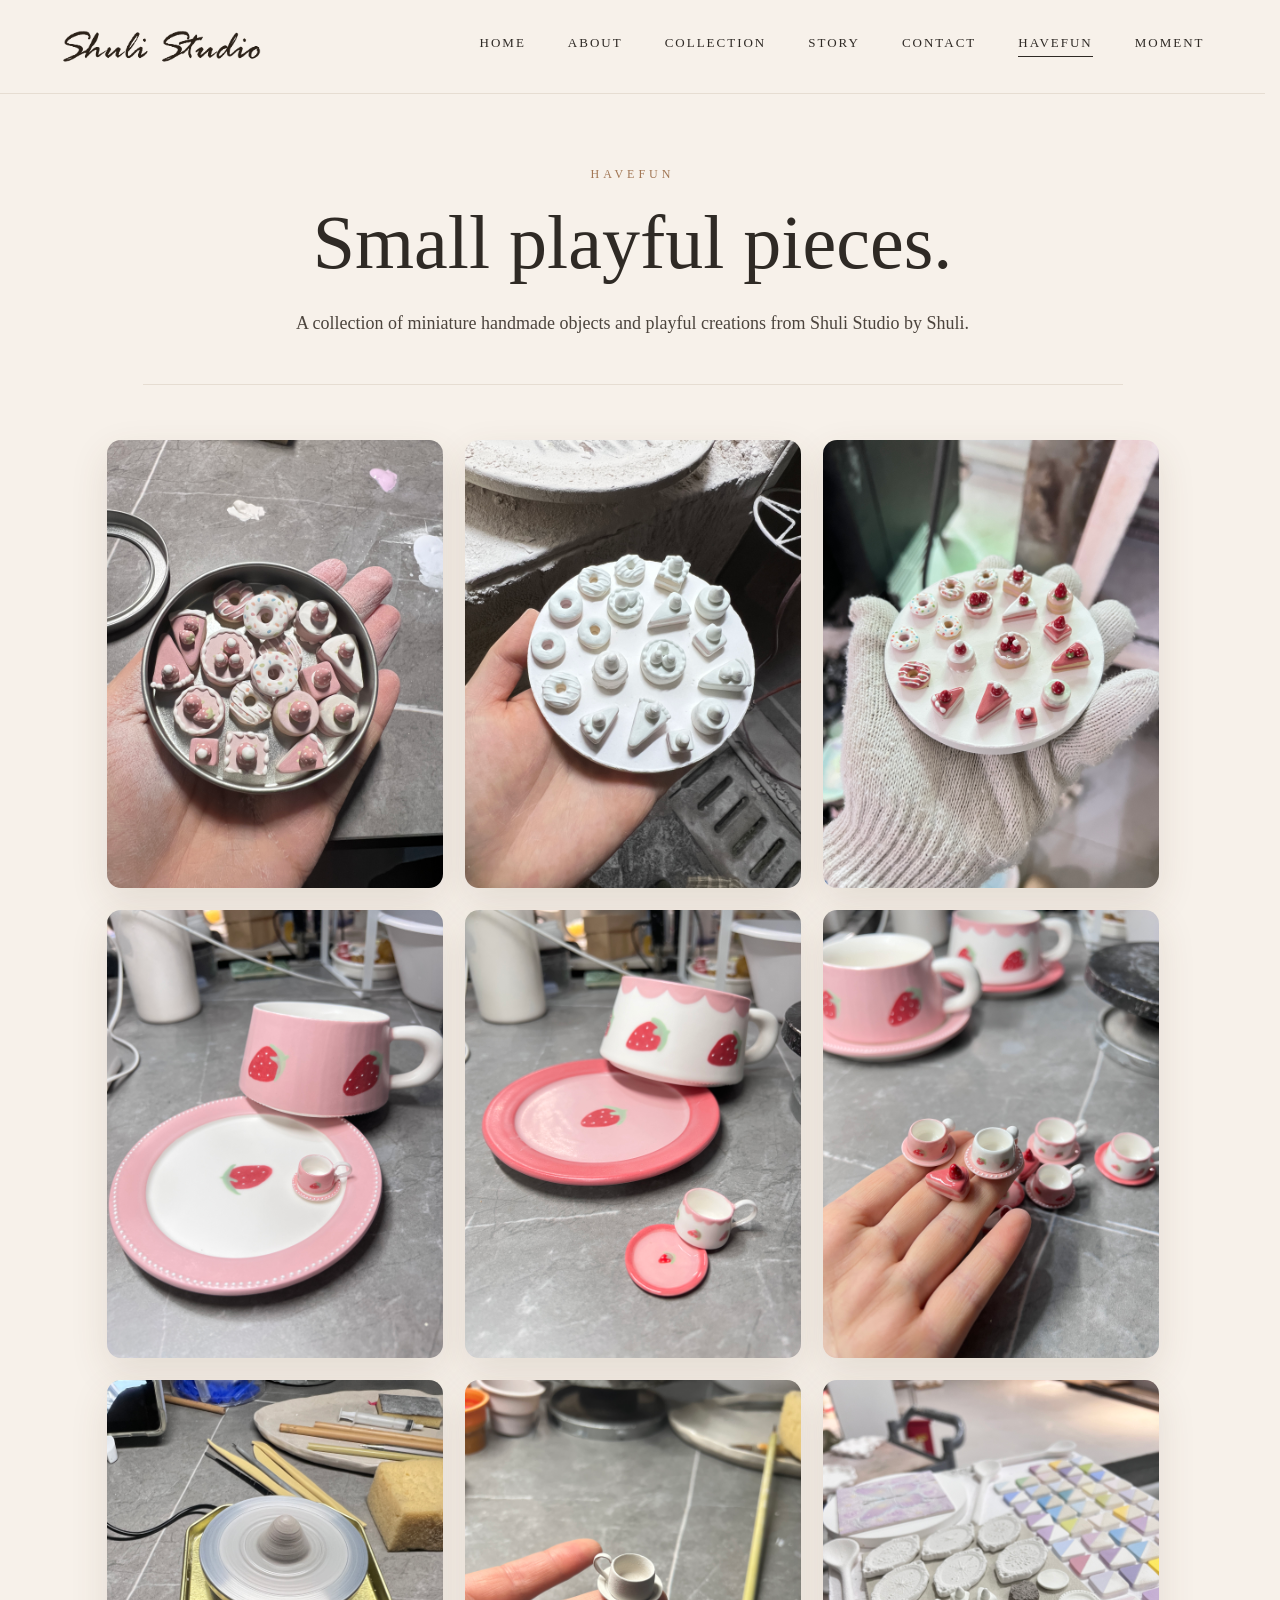
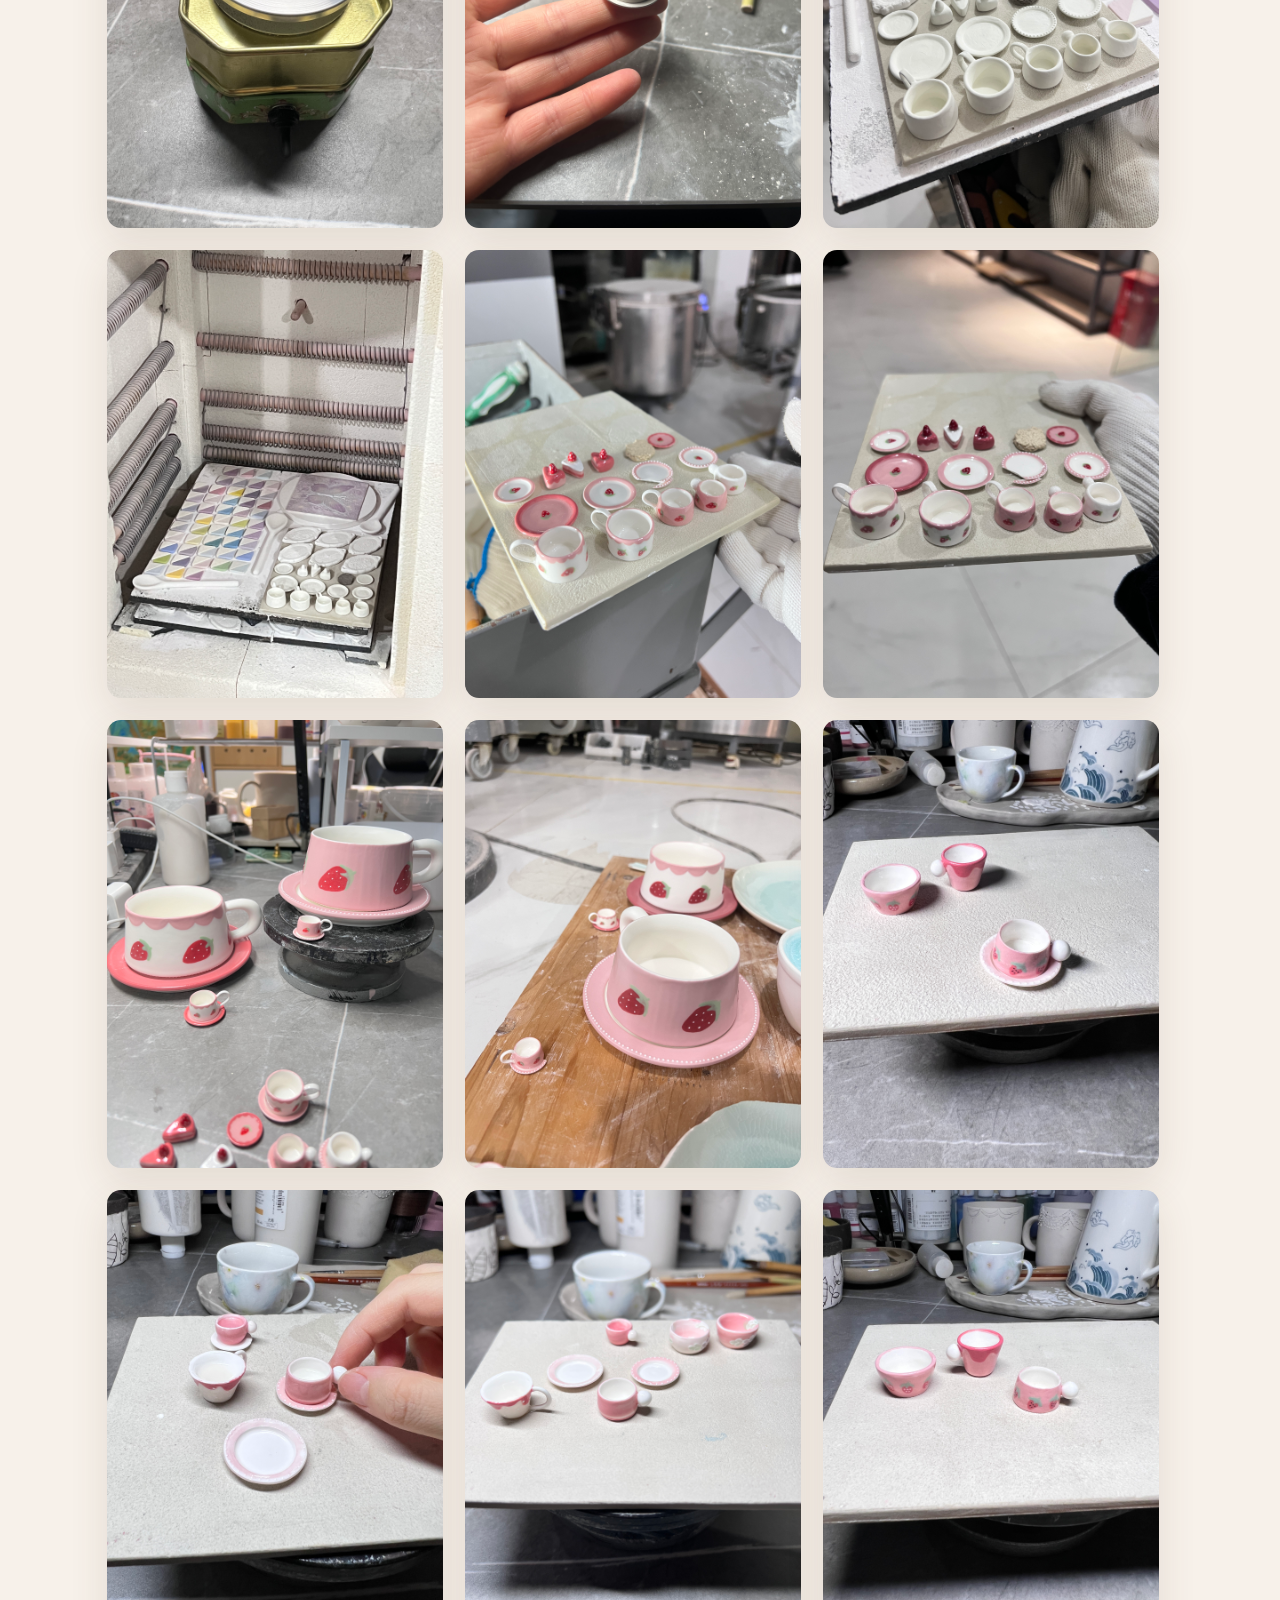
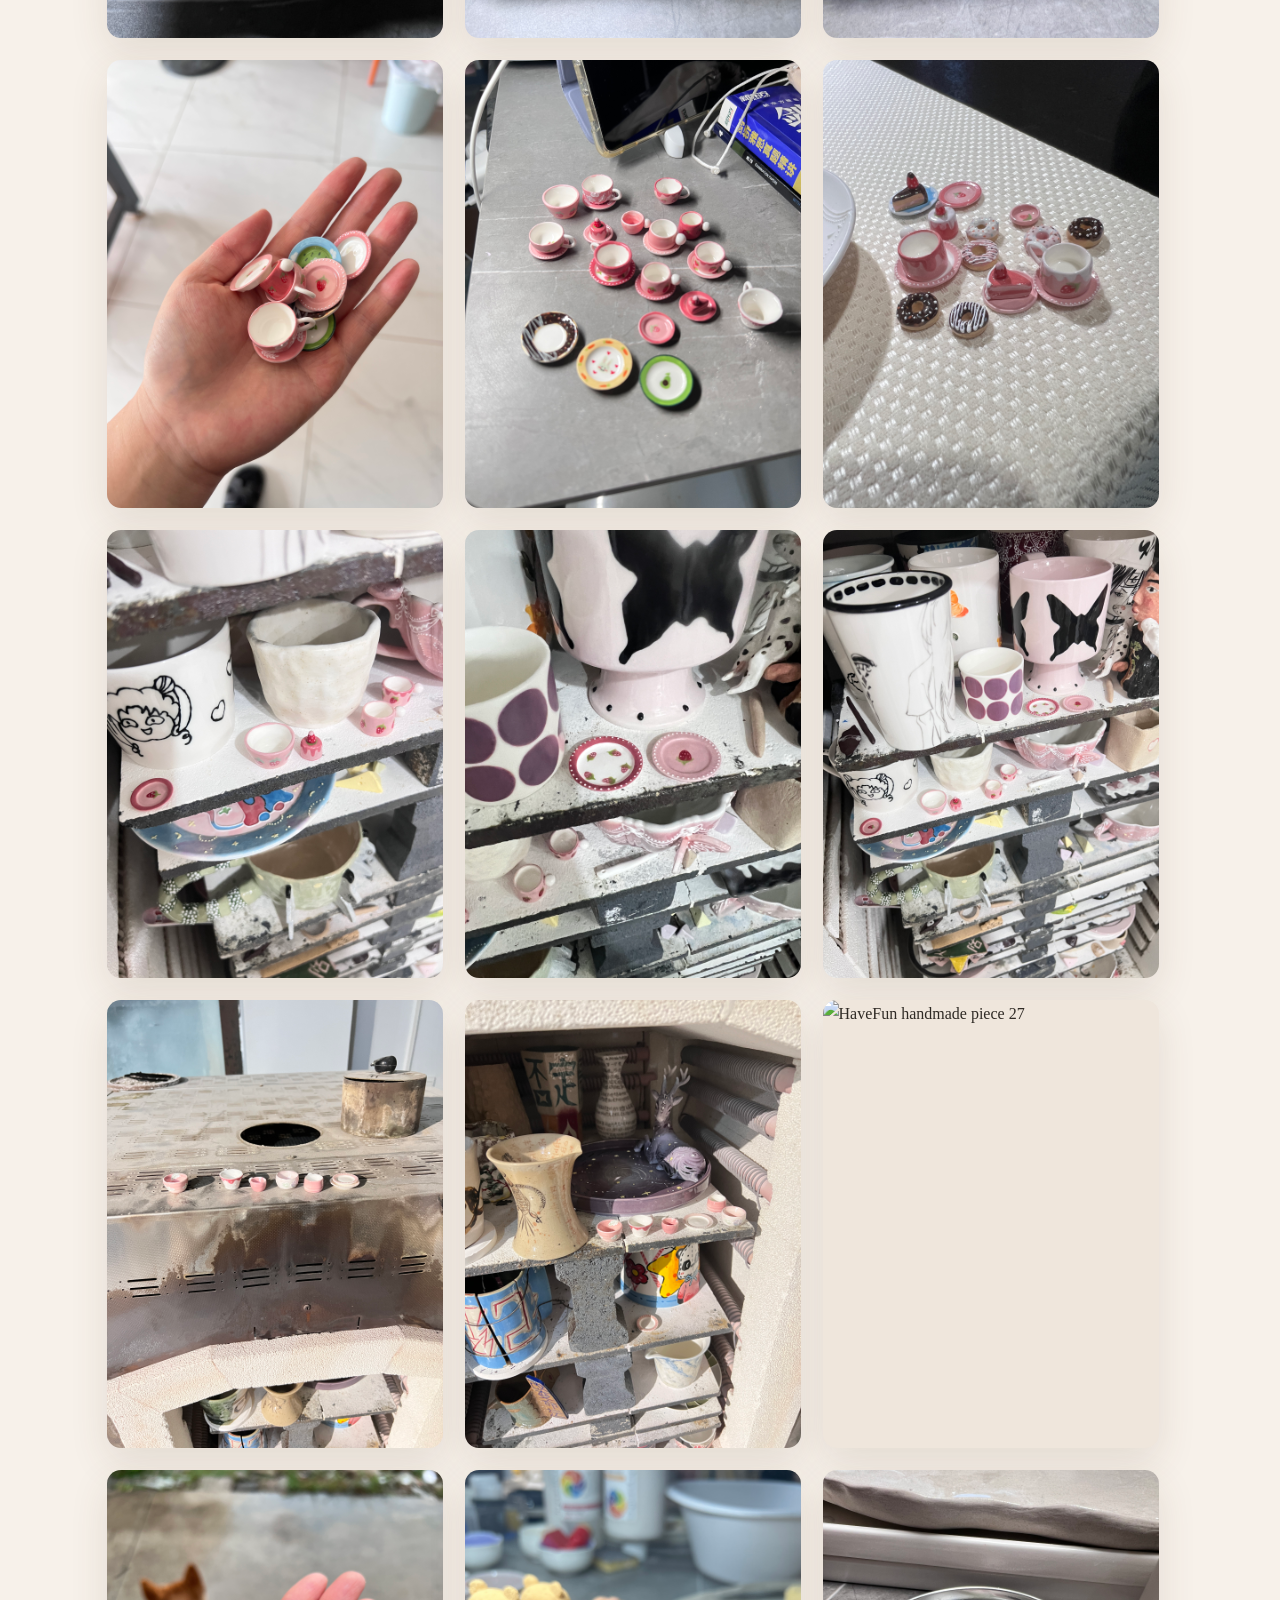
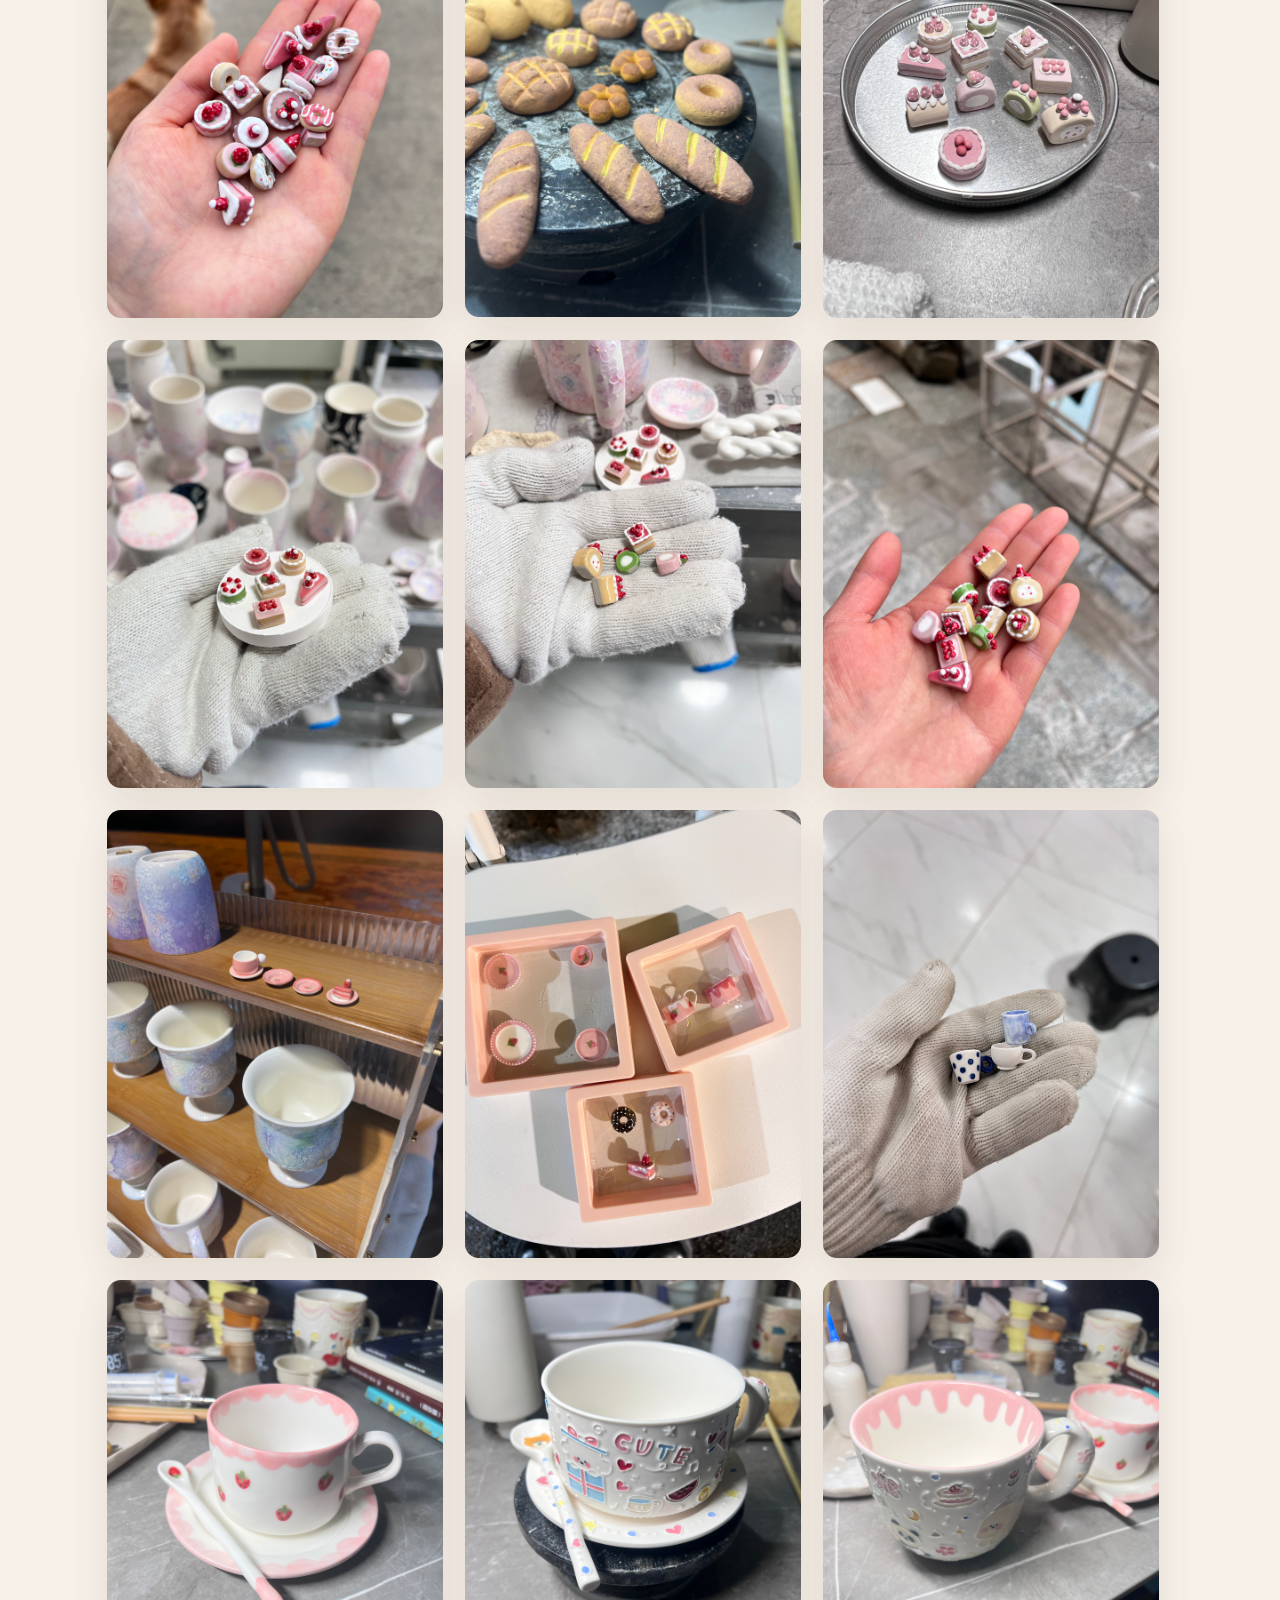
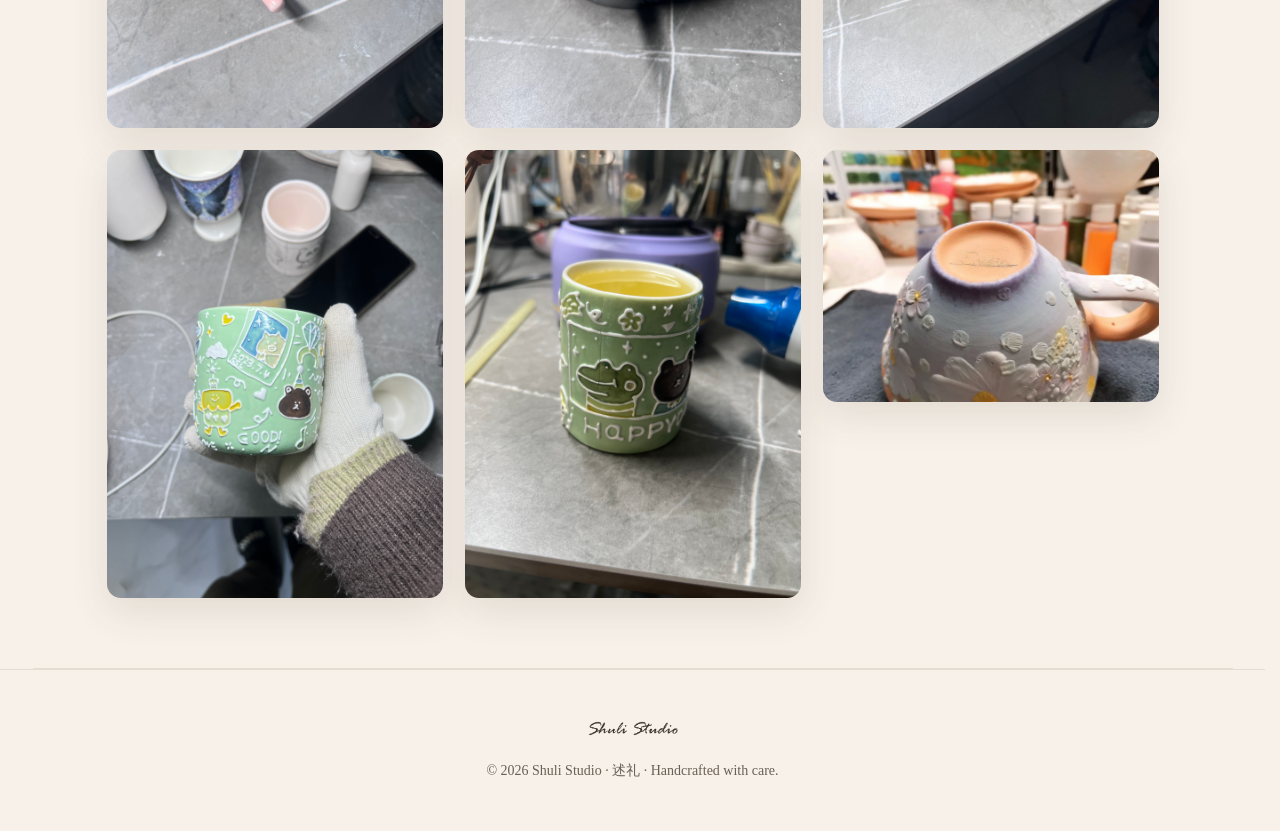
==== havefun.html @ 900af3c8 "Fix HTML encoding issues in havefun.html" ====
<!DOCTYPE html>
<html lang="en">
<head>
<!-- Google tag (gtag.js) -->
<script async src="https://www.googletagmanager.com/gtag/js?id=G-16RZ6YXB7G"></script>
<script>
  window.dataLayer = window.dataLayer || [];
  function gtag(){dataLayer.push(arguments);}
  gtag('js', new Date());

  gtag('config', 'G-16RZ6YXB7G');
</script>

  <meta charset="UTF-8" />
  <meta name="viewport" content="width=device-width, initial-scale=1.0" />

  <title>HaveFun | Shuli Studio</title>

  <link rel="icon" type="image/png" href="image/favicon.png" />
  <link rel="apple-touch-icon" href="image/favicon.png" />

  <link rel="stylesheet" href="style.css" />
</head>

<body>
  <header class="site-header">
    <div class="header-inner">
      <a href="index.html" class="logo-link">
        <img src="image/logo-1.png" alt="Shuli Studio Logo" class="logo" />
      </a>

<nav class="nav">
  <a href="index.html" class="nav-link">Home</a>
  <a href="index.html#about" class="nav-link">About</a>
  <a href="index.html#collection" class="nav-link">Collection</a>
  <a href="index.html#story" class="nav-link">Story</a>
  <a href="index.html#contact" class="nav-link">Contact</a>
  <a href="havefun.html" class="nav-link active">HaveFun</a>
  <a href="moment.html" class="nav-link">Moment</a>
</nav>
    </div>
  </header>

  <main class="page-fade">
    <section class="page-hero">
      <p class="eyebrow">HaveFun</p>
      <h1>Small playful pieces.</h1>
      <p>
        A collection of miniature handmade objects and playful creations from Shuli Studio by Shuli.
      </p>
    </section>

    <section class="section havefun-section">
      <div class="gallery-grid">
<img src="image/havefun-1.JPG" alt="HaveFun handmade piece 1" />
<img src="image/havefun-2.JPG" alt="HaveFun handmade piece 2" />
<img src="image/havefun-3.JPG" alt="HaveFun handmade piece 3" />
<img src="image/havefun-4.JPG" alt="HaveFun handmade piece 4" />
<img src="image/havefun-5.JPG" alt="HaveFun handmade piece 5" />
<img src="image/havefun-6.JPG" alt="HaveFun handmade piece 6" />
<img src="image/havefun-7.JPG" alt="HaveFun handmade piece 7" />
<img src="image/havefun-8.JPG" alt="HaveFun handmade piece 8" />
<img src="image/havefun-9.JPG" alt="HaveFun handmade piece 9" />
<img src="image/havefun-10.JPG" alt="HaveFun handmade piece 10" />
<img src="image/havefun-11.JPG" alt="HaveFun handmade piece 11" />
<img src="image/havefun-12.JPG" alt="HaveFun handmade piece 12" />
<img src="image/havefun-13.JPG" alt="HaveFun handmade piece 13" />
<img src="image/havefun-14.JPG" alt="HaveFun handmade piece 14" />
<img src="image/havefun-15.JPG" alt="HaveFun handmade piece 15" />
<img src="image/havefun-16.JPG" alt="HaveFun handmade piece 16" />
<img src="image/havefun-17.JPG" alt="HaveFun handmade piece 17" />
<img src="image/havefun-18.JPG" alt="HaveFun handmade piece 18" />
<img src="image/havefun-19.JPG" alt="HaveFun handmade piece 19" />
<img src="image/havefun-20.JPG" alt="HaveFun handmade piece 20" />
<img src="image/havefun-21.JPG" alt="HaveFun handmade piece 21" />
<img src="image/havefun-22.JPG" alt="HaveFun handmade piece 22" />
<img src="image/havefun-23.JPG" alt="HaveFun handmade piece 23" />
<img src="image/havefun-24.JPG" alt="HaveFun handmade piece 24" />
<img src="image/havefun-25.JPG" alt="HaveFun handmade piece 25" />
<img src="image/havefun-26.JPG" alt="HaveFun handmade piece 26" />
<img src="image/havefun-27.JPG" alt="HaveFun handmade piece 27" />
<img src="image/havefun-28.JPG" alt="HaveFun handmade piece 28" />
<img src="image/havefun-29.JPG" alt="HaveFun handmade piece 29" />
<img src="image/havefun-30.JPG" alt="HaveFun handmade piece 30" />
<img src="image/havefun-31.JPG" alt="HaveFun handmade piece 31" />
<img src="image/havefun-32.JPG" alt="HaveFun handmade piece 32" />
<img src="image/havefun-33.JPG" alt="HaveFun handmade piece 33" />
<img src="image/havefun-34.JPG" alt="HaveFun handmade piece 34" />
<img src="image/havefun-35.JPG" alt="HaveFun handmade piece 35" />
<img src="image/havefun-36.JPG" alt="HaveFun handmade piece 36" />
<img src="image/havefun-37.JPG" alt="HaveFun handmade piece 37" />
<img src="image/havefun-38.JPG" alt="HaveFun handmade piece 38" />
<img src="image/havefun-39.JPG" alt="HaveFun handmade piece 39" />
<img src="image/havefun-40.JPG" alt="HaveFun handmade piece 40" />
<img src="image/havefun-41.JPG" alt="HaveFun handmade piece 41" />
<img src="image/havefun-42.JPG" alt="HaveFun handmade piece 42" />

      </div>
    </section>
  </main>

  <footer class="site-footer">
    <img src="image/logo-1.png" alt="Shuli Studio Logo" class="footer-logo" />
    <p>© 2026 Shuli Studio · 述礼 · Handcrafted with care.</p>
  </footer>

<div id="imageModal" class="image-modal">
  <button class="image-modal-close" type="button" aria-label="Close image">&times;</button>

  <button class="image-modal-arrow image-modal-prev" type="button" aria-label="Previous image">
    ‹
  </button>

  <div class="image-modal-slider" id="imageModalSlider">
    <div class="image-modal-track" id="modalImageTrack"></div>
  </div>

  <button class="image-modal-arrow image-modal-next" type="button" aria-label="Next image">
    ›
  </button>
</div>

<script>
  const imageModal = document.getElementById("imageModal");
  const imageModalClose = document.querySelector(".image-modal-close");
  const prevButton = document.querySelector(".image-modal-prev");
  const nextButton = document.querySelector(".image-modal-next");
  const modalImageTrack = document.getElementById("modalImageTrack");

  const allImages = Array.from(
    document.querySelectorAll(".gallery img, .gallery-grid img")
  );

  const imageList = allImages.map(function (img) {
    return {
      src: img.currentSrc || img.src,
      alt: img.alt || "Preview image"
    };
  });

  let currentImageIndex = 0;
  let touchStartX = 0;
  let touchCurrentX = 0;
  let isDragging = false;

  function renderModalImages() {
    modalImageTrack.innerHTML = "";

    imageList.forEach(function (item) {
      const slide = document.createElement("div");
      slide.className = "image-modal-slide";

      const image = document.createElement("img");
      image.src = item.src;
      image.alt = item.alt;

      slide.appendChild(image);
      modalImageTrack.appendChild(slide);
    });
  }

  function updateArrowState() {
    if (currentImageIndex === 0) {
      prevButton.classList.add("disabled");
    } else {
      prevButton.classList.remove("disabled");
    }

    if (currentImageIndex === imageList.length - 1) {
      nextButton.classList.add("disabled");
    } else {
      nextButton.classList.remove("disabled");
    }
  }

  function moveTrack(withTransition, offsetX) {
    const baseMove = -currentImageIndex * 100;
    const extraMove = offsetX || 0;

    if (withTransition) {
      modalImageTrack.style.transition =
        "transform 0.38s cubic-bezier(0.22, 0.61, 0.36, 1)";
    } else {
      modalImageTrack.style.transition = "none";
    }

    modalImageTrack.style.transform =
      "translate3d(calc(" + baseMove + "% + " + extraMove + "px), 0, 0)";
  }

  function openImageModal(index) {
    if (imageList.length === 0) return;

    currentImageIndex = index;

    if (modalImageTrack.children.length === 0) {
      renderModalImages();
    }

    imageModal.classList.add("show");
    document.body.style.overflow = "hidden";

    moveTrack(false, 0);
    updateArrowState();
  }

  function closeImageModal() {
    imageModal.classList.remove("show");
    document.body.style.overflow = "";
  }

  function showNextImage() {
    if (currentImageIndex >= imageList.length - 1) {
      moveTrack(true, 0);
      return;
    }

    currentImageIndex++;
    moveTrack(true, 0);
    updateArrowState();
  }

  function showPrevImage() {
    if (currentImageIndex <= 0) {
      moveTrack(true, 0);
      return;
    }

    currentImageIndex--;
    moveTrack(true, 0);
    updateArrowState();
  }

  allImages.forEach(function (img, index) {
    img.classList.add("clickable-image");

    img.addEventListener("click", function () {
      openImageModal(index);
    });
  });

  imageModalClose.addEventListener("click", closeImageModal);
  prevButton.addEventListener("click", showPrevImage);
  nextButton.addEventListener("click", showNextImage);

  imageModal.addEventListener("click", function (event) {
    if (event.target === imageModal) {
      closeImageModal();
    }
  });

  document.addEventListener("keydown", function (event) {
    if (!imageModal.classList.contains("show")) return;

    if (event.key === "Escape") {
      closeImageModal();
    }

    if (event.key === "ArrowLeft") {
      showPrevImage();
    }

    if (event.key === "ArrowRight") {
      showNextImage();
    }
  });

  imageModal.addEventListener("touchstart", function (event) {
    touchStartX = event.touches[0].clientX;
    touchCurrentX = touchStartX;
    isDragging = true;

    moveTrack(false, 0);
  });

  imageModal.addEventListener("touchmove", function (event) {
    if (!isDragging) return;

    touchCurrentX = event.touches[0].clientX;
    let offsetX = touchCurrentX - touchStartX;

    if (currentImageIndex === 0 && offsetX > 0) {
      offsetX = offsetX * 0.25;
    }

    if (currentImageIndex === imageList.length - 1 && offsetX < 0) {
      offsetX = offsetX * 0.25;
    }

    moveTrack(false, offsetX);
    event.preventDefault();
  }, { passive: false });

  imageModal.addEventListener("touchend", function () {
    if (!isDragging) return;

    isDragging = false;

    const swipeDistance = touchCurrentX - touchStartX;

    if (swipeDistance < -60) {
      showNextImage();
    } else if (swipeDistance > 60) {
      showPrevImage();
    } else {
      moveTrack(true, 0);
    }
  });
</script>

<script>
  window.addEventListener("DOMContentLoaded", function () {
    const pageFade = document.querySelector(".page-fade");

    if (pageFade) {
      requestAnimationFrame(function () {
        pageFade.classList.add("is-visible");
      });
    }
  });
</script>
</body>
</html>
---- style.css ----
* {
  margin: 0;
  padding: 0;
  box-sizing: border-box;
}

html {
  scrollbar-gutter: stable;
}

html {
  scroll-behavior: auto;
}

#about {
  scroll-margin-top: 150px;
}

#collection,
#story,
#contact {
  scroll-margin-top: 30px;
}

body {
  font-family: Georgia, "Times New Roman", serif;
  background: #f7f1ea;
  color: #2f2a25;
  line-height: 1.7;
  overflow-y: scroll;
}

img {
  max-width: 100%;
  display: block;
}

a {
  color: inherit;
  text-decoration: none;
}

/* Header */

.site-header {
  width: 100%;
  background: rgba(247, 241, 234, 0.95);
  border-bottom: 1px solid #e6ddd2;
  position: sticky;
  top: 0;
  z-index: 100;
  backdrop-filter: blur(10px);
}

.header-inner {
  max-width: 1200px;
  margin: 0 auto;
  padding: 22px 28px;
  display: flex;
  justify-content: space-between;
  align-items: center;
}

.logo {
  width: 200px;
  height: auto;
  object-fit: contain;
}

.nav {
  display: flex;
  gap: 42px;
  align-items: center;
  font-size: 13px;
  letter-spacing: 2px;
  text-transform: uppercase;
}

.nav-link {
  position: relative;
  display: inline-flex;
  align-items: center;
  justify-content: center;
  padding-bottom: 8px;
  line-height: 1;
}

.nav-link::after {
  content: "";
  position: absolute;
  left: 0;
  right: 0;
  bottom: 0;
  height: 1px;
  background: #2f2a25;

  transform: scaleX(0);
  transform-origin: center;
  transition: transform 0.3s ease;
}

.nav-link.active::after {
  transform: scaleX(1);
}

/* 只有电脑鼠标悬停时，才显示 hover 下划线 */
@media (hover: hover) and (pointer: fine) {
  .nav-link:hover::after {
    transform: scaleX(1);
  }
}

/* 手机端不保留 hover 下划线，只显示当前 active 的下划线 */
@media (hover: none) {
  .nav-link:hover::after {
    transform: scaleX(0);
  }

  .nav-link.active::after {
    transform: scaleX(1);
  }
}

/* Hero */

.hero {
  max-width: 1200px;
  margin: 0 auto;
  padding: 110px 28px 90px;
  display: grid;
  grid-template-columns: 1fr 0.9fr;
  gap: 80px;
  align-items: center;
  border-bottom: 1px solid #e6ddd2;
}

.eyebrow {
  font-size: 12px;
  letter-spacing: 4px;
  text-transform: uppercase;
  color: #a17654;
  margin-bottom: 20px;
}

.hero h1 {
  font-size: clamp(46px, 6vw, 82px);
  line-height: 0.95;
  font-weight: 400;
  max-width: 650px;
  margin-bottom: 32px;
}

.hero-description {
  font-size: 19px;
  max-width: 530px;
  color: #4c443d;
  margin-bottom: 42px;
}

.button {
  display: inline-block;
  padding: 16px 34px;
  border: 1px solid #2f2a25;
  font-size: 13px;
  letter-spacing: 2px;
  text-transform: uppercase;
  transition: all 0.3s ease;
}

.button:hover {
  background: #2f2a25;
  color: #f7f1ea;
}

.hero-image {
  background: #efe6dc;
  padding: 24px;
  border-radius: 220px 220px 16px 16px;
  box-shadow: 0 24px 70px rgba(88, 65, 45, 0.14);
}

.hero-image img {
  width: 100%;
  aspect-ratio: 4 / 5;
  object-fit: cover;
  border-radius: 200px 200px 12px 12px;
}

/* General Sections */

.section {
  max-width: 1200px;
  margin: 0 auto;
  padding: 90px 28px;
}

.page-hero {
  max-width: 980px;
  margin: 0 auto;
  padding: 70px 28px 45px;
  text-align: center;
  border-bottom: 1px solid #e6ddd2;
}

.page-hero h1 {
  font-size: clamp(42px, 6vw, 76px);
  line-height: 1;
  font-weight: 400;
  margin-bottom: 28px;
}

.page-hero p:last-child {
  max-width: 680px;
  margin: 0 auto;
  font-size: 18px;
  color: #4c443d;
}

.section-heading {
  max-width: 660px;
  margin-bottom: 52px;
}

.section-heading.center {
  text-align: center;
  margin-left: auto;
  margin-right: auto;
}

.section-heading h2 {
  font-size: clamp(32px, 4vw, 56px);
  line-height: 1.08;
  font-weight: 400;
}

.section-description {
  margin-top: 18px;
  font-size: 18px;
  color: #5d554d;
}

/* About */

.about-section {
  display: grid;
  grid-template-columns: 0.9fr 1.1fr;
  gap: 80px;
  border-bottom: 1px solid #e6ddd2;

  padding-top: 140px;
  padding-bottom: 140px;
}

.about-content {
  display: grid;
  gap: 24px;
  font-size: 18px;
  color: #4c443d;
}

/* Collection */

.collection-section {
  border-bottom: 1px solid #e6ddd2;
}

.gallery {
  column-count: 3;
  column-gap: 22px;
}

.gallery img {
  width: 100%;
  margin-bottom: 22px;
  break-inside: avoid;
  border-radius: 14px;
  background: #efe6dc;
  box-shadow: 0 14px 38px rgba(88, 65, 45, 0.12);
  transition: transform 0.35s ease, box-shadow 0.35s ease;
  cursor: pointer;
}

.gallery img:hover {
  transform: translateY(-5px);
  box-shadow: 0 22px 52px rgba(88, 65, 45, 0.18);
}

/* Separate Pages */

.havefun-section,
.moment-section {
  border-bottom: 1px solid #e6ddd2;
  padding-top: 55px;
  padding-bottom: 70px;
}

.gallery-grid {
  display: grid;
  grid-template-columns: repeat(3, 1fr);
  gap: 22px;
  max-width: 1100px;
  margin: 0 auto;
  padding: 0 24px;
}

.gallery-grid img {
  width: 100%;
  height: auto;
  display: block;
  border-radius: 14px;
  background: #efe6dc;
  box-shadow: 0 14px 38px rgba(88, 65, 45, 0.12);
  transition: transform 0.35s ease, box-shadow 0.35s ease;
  cursor: pointer;
}

.gallery-grid img:hover {
  transform: translateY(-5px);
  box-shadow: 0 22px 52px rgba(88, 65, 45, 0.18);
}

/* Story */

.story-section {
  border-bottom: 1px solid #e6ddd2;
}

.story-card {
  background: #efe6dc;
  padding: 76px 72px;
  border-radius: 28px;
  max-width: 960px;
  margin: 0 auto;
  text-align: center;
}

.story-card h2 {
  font-size: clamp(30px, 4vw, 54px);
  line-height: 1.1;
  font-weight: 400;
  margin-bottom: 36px;
}

.story-text {
  max-width: 780px;
  margin: 0 auto;
  text-align: left;
}

.story-text p {
  font-size: 17px;
  color: #4c443d;
  margin-bottom: 20px;
  line-height: 1.85;
}

.story-cn {
  font-family: "Noto Serif SC", "Songti SC", "SimSun", serif;
  color: #514940;
  letter-spacing: 0.02em;
}

.story-cn.first-cn {
  margin-top: 44px;
  padding-top: 36px;
  border-top: 1px solid #d9cbbd;
}

/* Contact */

.contact-section {
  text-align: center;
  padding-top: 130px;
  padding-bottom: 170px;
}

.contact-links {
  display: flex;
  justify-content: center;
  gap: 18px;
  flex-wrap: wrap;
}

.contact-links a,
.contact-button {
  padding: 14px 28px;
  border: 1px solid #2f2a25;
  background: transparent;
  color: #2f2a25;
  font-family: Georgia, "Times New Roman", serif;
  font-size: 13px;
  letter-spacing: 2px;
  text-transform: uppercase;
  transition: all 0.3s ease;
  cursor: pointer;
}

.contact-links a:hover,
.contact-button:hover {
  background: #2f2a25;
  color: #f7f1ea;
}

.wechat-popup {
  position: fixed;
  inset: 0;
  width: 100vw;
  height: 100dvh;
  background: rgba(47, 42, 37, 0.35);
  z-index: 9999;

  display: flex;
  justify-content: center;
  align-items: center;
  padding: 24px;

  opacity: 0;
  visibility: hidden;
  pointer-events: none;
  transition: opacity 0.55s ease, visibility 0.55s ease;
}

.wechat-popup.show {
  opacity: 1;
  visibility: visible;
  pointer-events: auto;
}

.wechat-popup-content {
  position: relative;
  width: 100%;
  max-width: 340px;
  padding: 34px 28px 30px;
  background: #f7f1ea;
  border: 1px solid #d8c9ba;
  border-radius: 24px;
  text-align: center;
  box-shadow: 0 24px 70px rgba(47, 42, 37, 0.22);

  opacity: 0;
  transform: scale(0.98);
  transition: opacity 0.55s ease, transform 0.55s ease;
}

.wechat-popup.show .wechat-popup-content {
  opacity: 1;
  transform: scale(1);
}

.wechat-close {
  position: absolute;
  top: 14px;
  right: 16px;
  border: none;
  background: transparent;
  font-size: 28px;
  line-height: 1;
  color: #2f2a25;
  cursor: pointer;
}

.wechat-label {
  font-size: 12px;
  letter-spacing: 3px;
  text-transform: uppercase;
  color: #a17654;
  margin-bottom: 8px;
}

.wechat-id {
  font-size: 22px;
  color: #2f2a25;
  margin-bottom: 18px;
}

.copy-wechat-button {
  display: inline-block;
  margin-bottom: 22px;
  padding: 11px 20px;
  border: 1px solid #2f2a25;
  background: transparent;
  color: #2f2a25;
  font-family: Georgia, "Times New Roman", serif;
  font-size: 12px;
  letter-spacing: 1.6px;
  text-transform: uppercase;
  cursor: pointer;
  transition: all 0.3s ease;
}

.copy-wechat-button:hover {
  background: #2f2a25;
  color: #f7f1ea;
}

.wechat-qr {
  width: 180px;
  height: 180px;
  object-fit: cover;
  margin: 0 auto;
  border-radius: 12px;
  background: #efe6dc;
}

.copy-message {
  margin-top: 14px;
  font-size: 13px;
  color: #a17654;
  opacity: 0;
  transition: opacity 0.3s ease;
}

/* Footer */

.site-footer {
  border-top: 1px solid #e6ddd2;
  padding: 48px 28px;
  text-align: center;
  color: #6a5f56;
  font-size: 14px;
}

.footer-logo {
  width: 90px;
  margin: 0 auto 20px;
  opacity: 0.9;
}

/* Tablet */

@media (max-width: 900px) {
  .header-inner {
    flex-direction: column;
    gap: 18px;
  }

  .logo {
    width: 145px;
  }

  .nav {
    gap: 22px;
    font-size: 12px;
    flex-wrap: wrap;
    justify-content: center;
  }

  .hero {
    grid-template-columns: 1fr;
    gap: 48px;
    padding-top: 70px;
  }

  .hero-text {
    text-align: center;
  }

  .hero-description {
    margin-left: auto;
    margin-right: auto;
  }

  .about-section {
    grid-template-columns: 1fr;
    gap: 32px;
  }

.gallery {
  column-count: 3;
  column-gap: 14px;
}

.gallery img {
  margin-bottom: 14px;
}

.gallery-grid {
  grid-template-columns: repeat(3, 1fr);
  gap: 8px;
  padding: 0;
  margin: 20px auto;
}

.gallery-grid img {
  margin-bottom: 8px;
  border-radius: 8px;
}

  .story-card {
    padding: 54px 36px;
  }

  .story-text p {
    font-size: 16.5px;
  }
}

/* Mobile */

@media (max-width: 600px) {
  .header-inner {
    padding: 18px 20px;
  }

#about {
  scroll-margin-top: 170px;
}

#collection,
#story,
#contact {
  scroll-margin-top: 70px;
}

  .logo {
    width: 125px;
  }

.nav {
  display: grid;
  grid-template-columns: repeat(5, auto);
  justify-content: center;
  gap: 14px 18px;
  letter-spacing: 1.2px;
  font-size: 11px;
}

/* 第二行 HaveFun 和 Moment 向右靠齐 */
.nav-link:nth-child(6) {
  grid-column: 4 / 5;
  justify-self: end;
}

.nav-link:nth-child(7) {
  grid-column: 5 / 6;
  justify-self: end;
}

  .hero {
    padding: 56px 20px 70px;
  }

  .page-hero {
    padding: 48px 20px 34px;
  }

  .page-hero h1 {
    margin-bottom: 18px;
  }

  .page-hero p:last-child {
    font-size: 15.5px;
    line-height: 1.7;
  }

.hero h1 {
  font-size: 44px;
  line-height: 1.12;
}

  .hero-description {
    font-size: 17px;
  }

  .section {
    padding: 70px 20px;
  }

.gallery {
  column-count: 3;
  column-gap: 8px;
}

.gallery img {
  margin-bottom: 8px;
  border-radius: 8px;
}

.gallery-grid {
  display: grid;
  grid-template-columns: repeat(3, 1fr);
  gap: 8px;
  padding: 0;
  margin: 8px auto 20px;
}

.gallery-grid img {
  width: 100%;
  height: auto;
  border-radius: 8px;
}

  .story-card {
    padding: 42px 24px;
    border-radius: 20px;
  }

  .story-card h2 {
    margin-bottom: 28px;
  }

  .story-text p {
    font-size: 16px;
    line-height: 1.8;
    margin-bottom: 18px;
  }

  .story-text p:nth-of-type(6) {
    margin-top: 34px;
    padding-top: 28px;
  }

.contact-links {
  display: flex;
  flex-wrap: wrap;
  justify-content: center;
  gap: 10px;
}

.contact-links a,
.contact-button {
  width: 118px;
  height: 58px;
  padding: 0;
  display: flex;
  align-items: center;
  justify-content: center;
  font-size: 11px;
  letter-spacing: 1.4px;
  text-align: center;
}

.wechat-card {
  max-width: 100%;
}

.wechat-qr {
  width: 160px;
  height: 160px;
}
}

/* Moment page: keep images in left-to-right order */

.moment-section .gallery-grid {
  display: grid;
  grid-template-columns: repeat(3, 1fr);
  gap: 18px;
  max-width: 1100px;
  margin: 0 auto;
  padding: 0 24px;
}

.moment-section .gallery-grid img {
  width: 100%;
  aspect-ratio: 1 / 1.15;
  object-fit: cover;
  display: block;
  border-radius: 14px;
  background: #efe6dc;
  box-shadow: 0 14px 38px rgba(88, 65, 45, 0.12);
  transition: transform 0.35s ease, box-shadow 0.35s ease;
  cursor: pointer;
}

.moment-section .gallery-grid img:hover {
  transform: translateY(-5px);
  box-shadow: 0 22px 52px rgba(88, 65, 45, 0.18);
}

@media (max-width: 600px) {
  .moment-section .gallery-grid {
    grid-template-columns: repeat(3, 1fr);
    gap: 8px;
    padding: 0;
    margin: 8px auto 20px;
  }

  .moment-section .gallery-grid img {
    aspect-ratio: 1 / 1.15;
    border-radius: 8px;
  }
}

/* 全站图片点击放大弹窗：单张查看 + 平滑左右滑动 */
.image-modal {
  position: fixed;
  inset: 0;
  background: rgba(0, 0, 0, 0.72);
  z-index: 9999;

  opacity: 0;
  visibility: hidden;
  pointer-events: none;

  transition: opacity 0.45s ease, visibility 0.45s ease;
}

.image-modal.show {
  opacity: 1;
  visibility: visible;
  pointer-events: auto;
}

.image-modal-slider {
  width: 100vw;
  height: 100dvh;
  overflow: hidden;
}

.image-modal-track {
  width: 100%;
  height: 100%;
  display: flex;
  align-items: center;

  transform: translate3d(0, 0, 0);
  will-change: transform;
}

.image-modal-slide {
  flex: 0 0 100%;
  width: 100%;
  height: 100%;

  display: flex;
  align-items: center;
  justify-content: center;

  padding: 72px 24px 56px;
}

.image-modal-slide img {
  max-width: 92vw;
  max-height: 82dvh;
  width: auto;
  height: auto;

  object-fit: contain;
  border-radius: 6px;
  display: block;
}

/* 关闭按钮 */
.image-modal-close {
  position: fixed;
  top: 24px;
  right: 32px;
  width: 42px;
  height: 42px;

  border: none !important;
  background: transparent !important;
  background-color: transparent !important;
  box-shadow: none !important;
  outline: none !important;
  padding: 0 !important;

  appearance: none !important;
  -webkit-appearance: none !important;

  color: #fff;
  font-size: 42px;
  line-height: 1;
  font-family: Arial, sans-serif;

  display: flex;
  align-items: center;
  justify-content: center;

  cursor: pointer;
  z-index: 10000;
  opacity: 0.9;
}

.image-modal-close:hover {
  opacity: 1;
}

.image-modal-close:focus,
.image-modal-close:active {
  border: none !important;
  background: transparent !important;
  background-color: transparent !important;
  box-shadow: none !important;
  outline: none !important;
}

/* 左右按钮 */
.image-modal-arrow {
  position: fixed;
  top: 50%;
  transform: translateY(-50%);

  width: 52px;
  height: 52px;
  border: 1px solid rgba(255, 255, 255, 0.45);
  border-radius: 50%;
  background: rgba(47, 42, 37, 0.35);

  color: #fff;
  font-size: 42px;
  line-height: 1;

  display: flex;
  align-items: center;
  justify-content: center;

  cursor: pointer;
  z-index: 10000;
  opacity: 0.88;

  transition: opacity 0.25s ease, background 0.25s ease;
}

.image-modal-arrow:hover {
  opacity: 1;
  background: rgba(47, 42, 37, 0.55);
}

.image-modal-arrow.disabled {
  opacity: 0.25;
  pointer-events: none;
}

.image-modal-prev {
  left: 32px;
}

.image-modal-next {
  right: 32px;
}

.clickable-image {
  cursor: zoom-in;
}

@media (max-width: 600px) {
  .image-modal-slide {
    padding: 70px 14px 58px;
  }

  .image-modal-slide img {
    max-width: 94vw;
    max-height: 80dvh;
  }

  .image-modal-arrow {
    width: 42px;
    height: 42px;
    font-size: 34px;
    background: rgba(47, 42, 37, 0.28);
  }

  .image-modal-prev {
    left: 14px;
  }

  .image-modal-next {
    right: 14px;
  }

  .image-modal-close {
    top: 18px;
    right: 22px;
  }
}
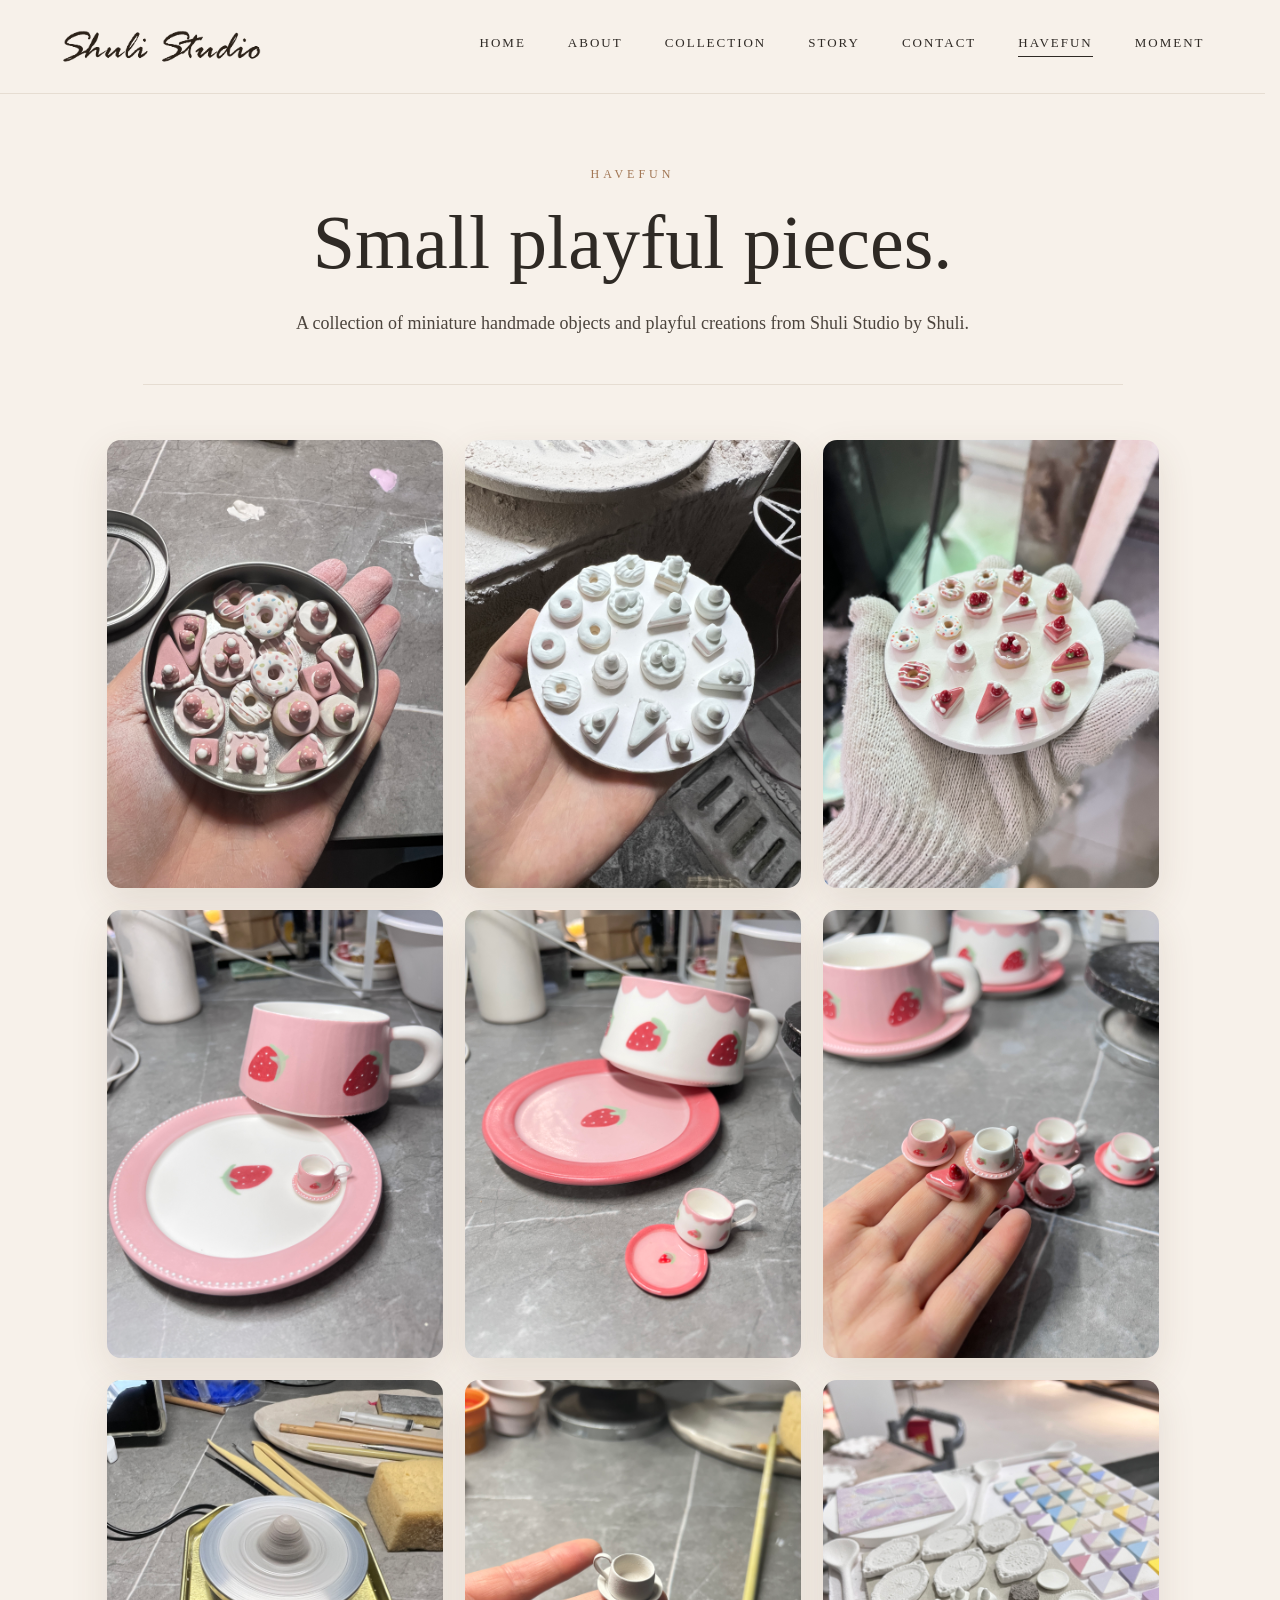
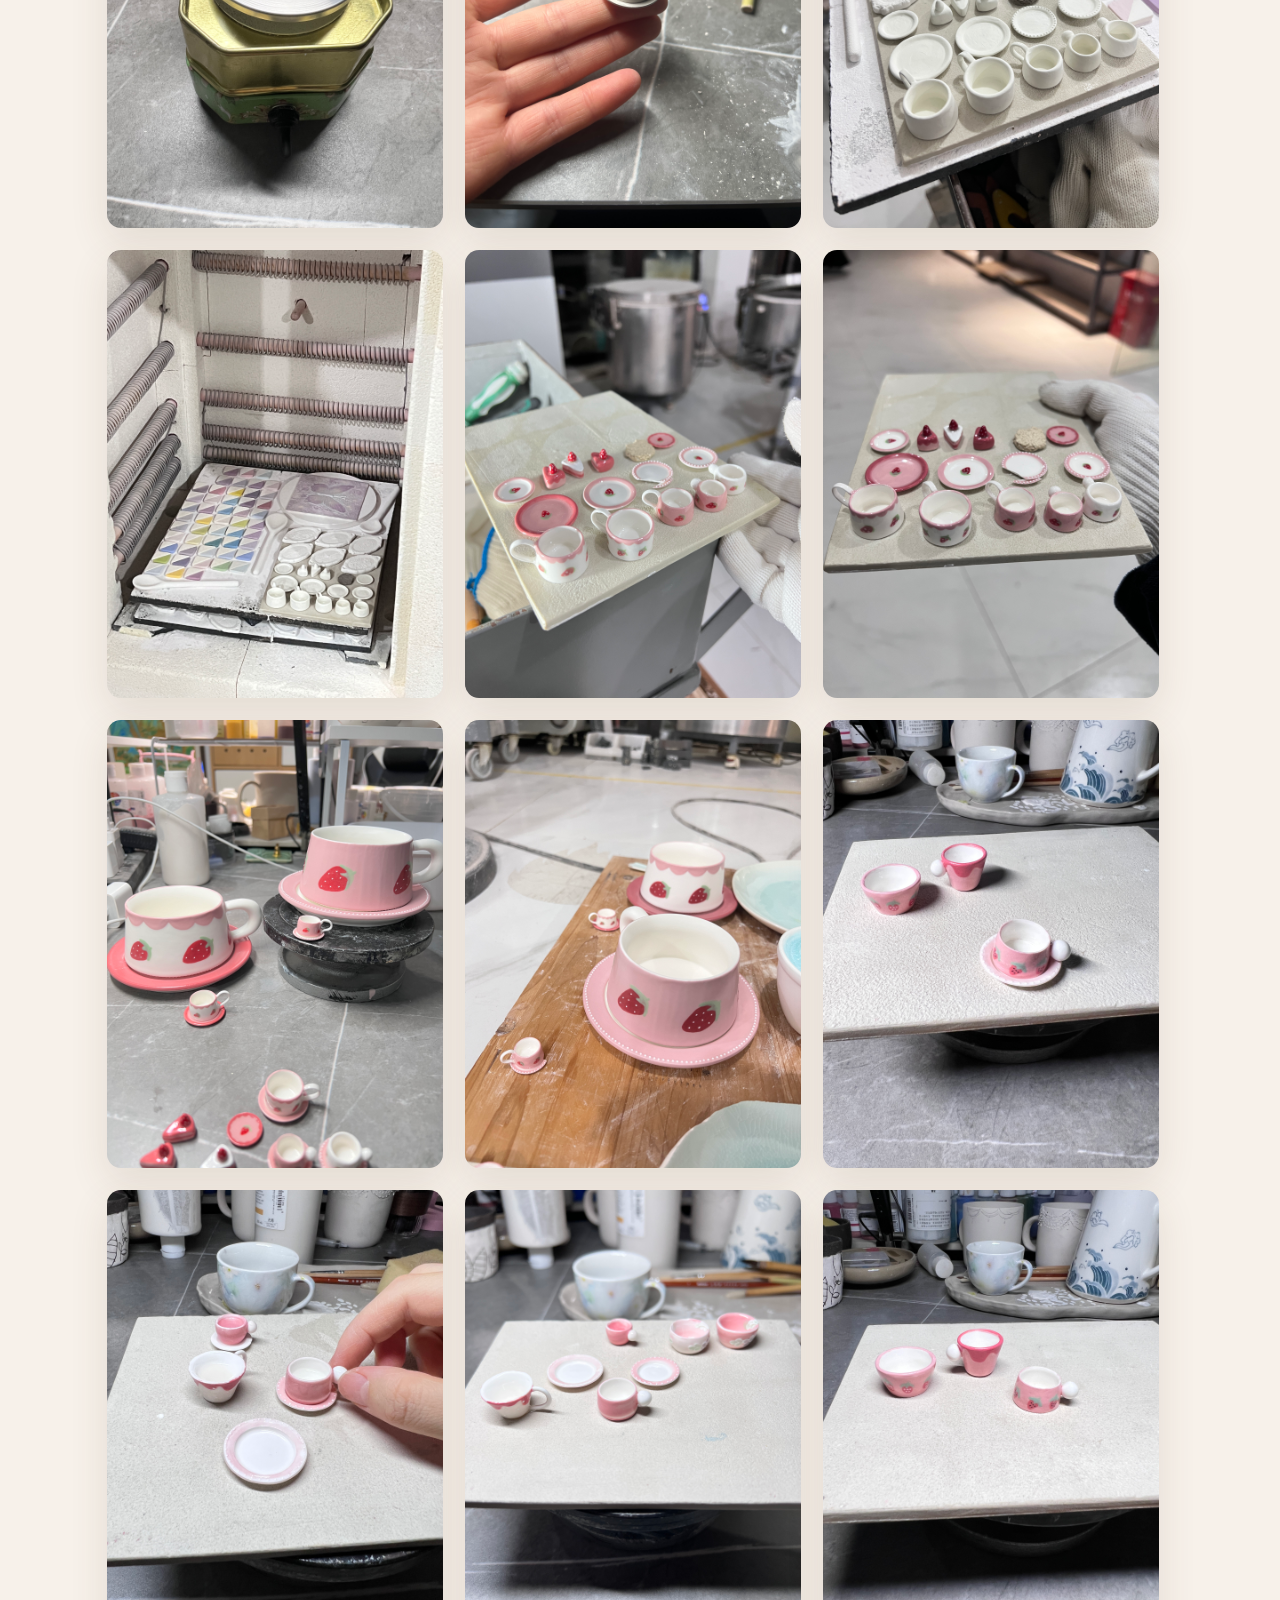
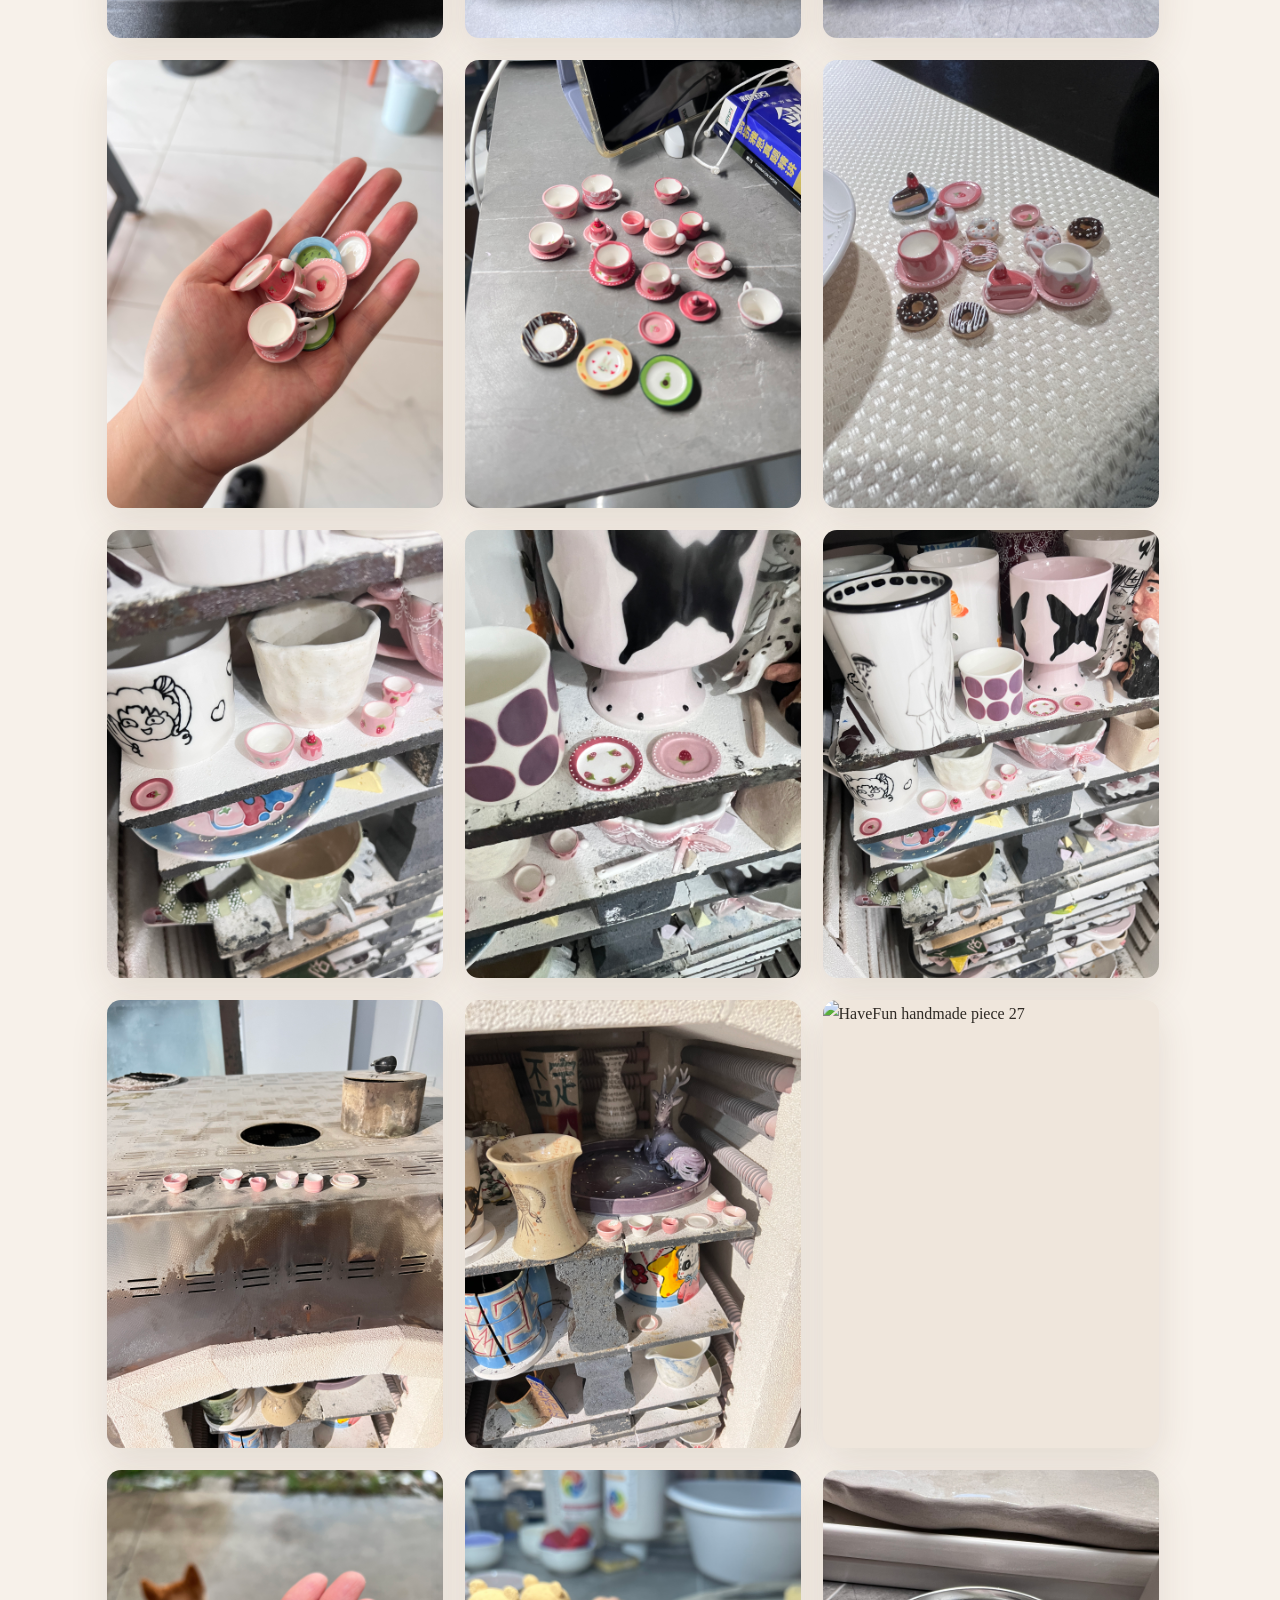
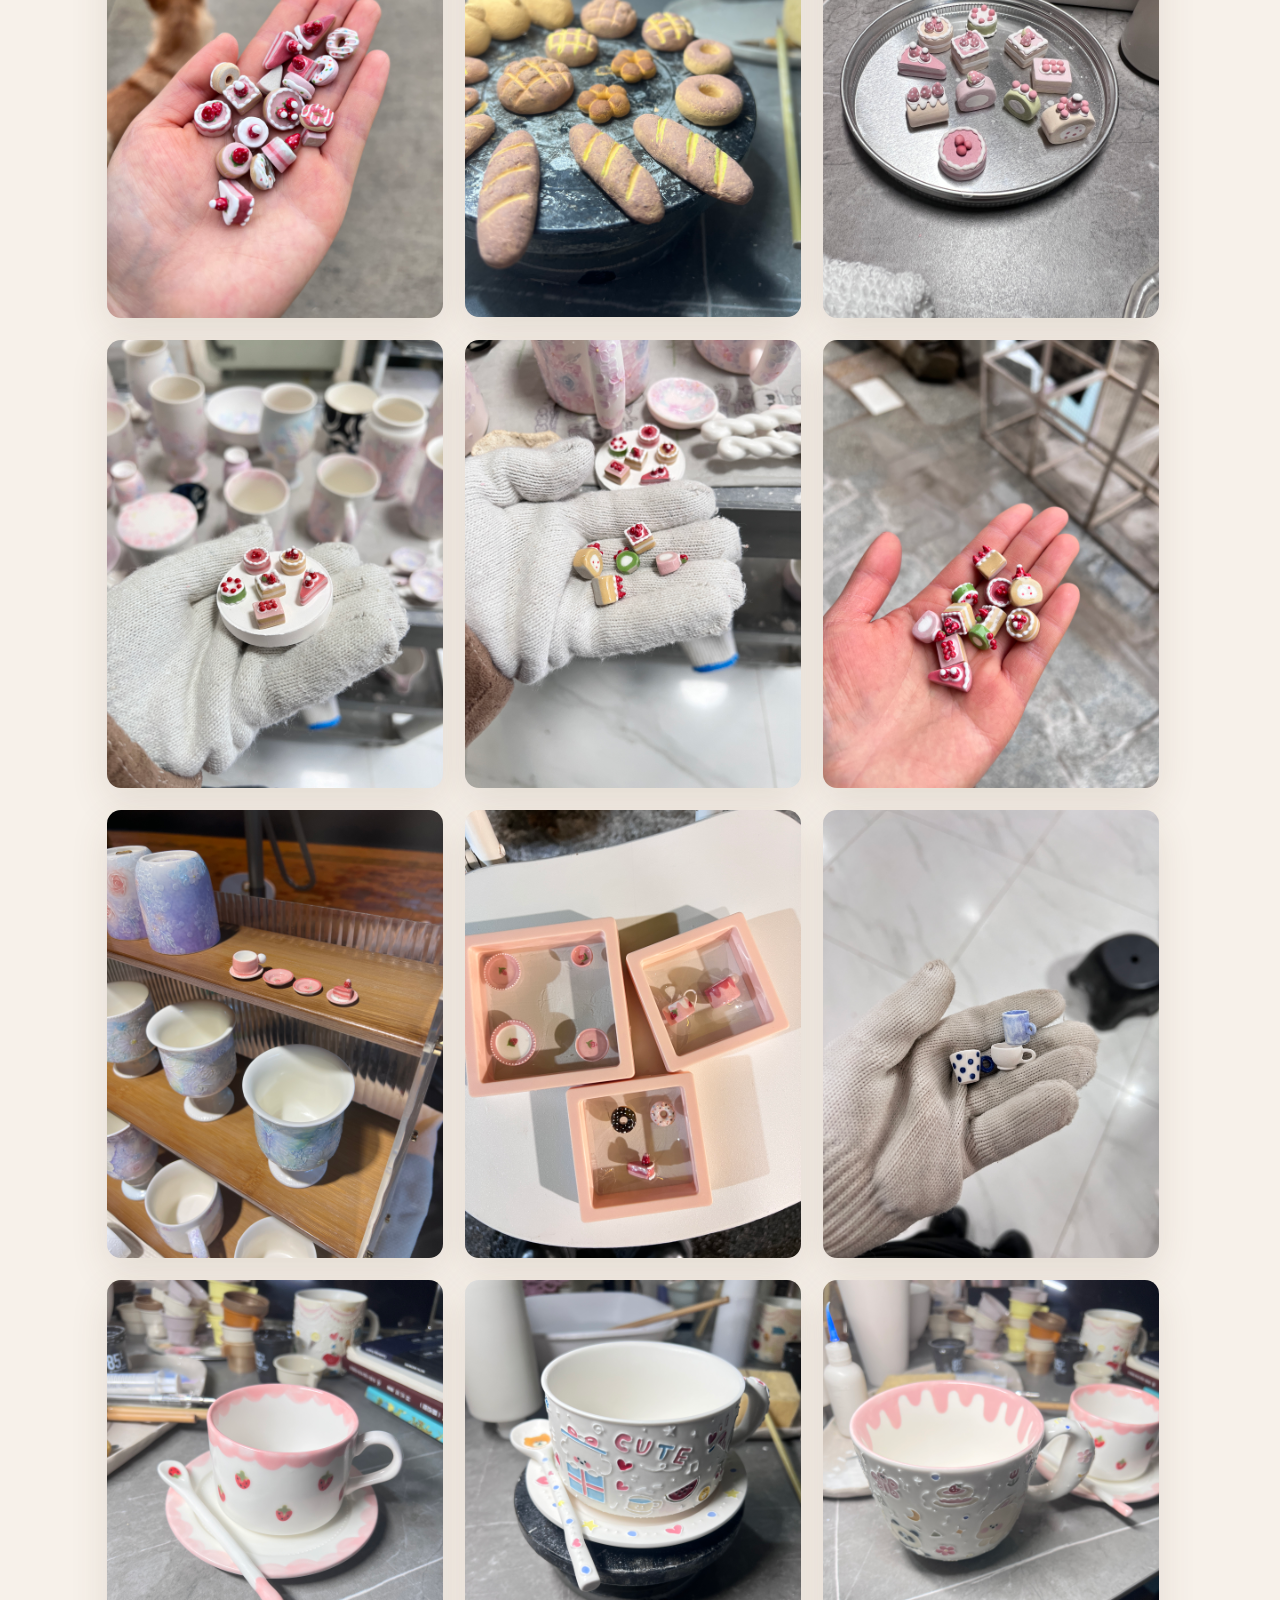
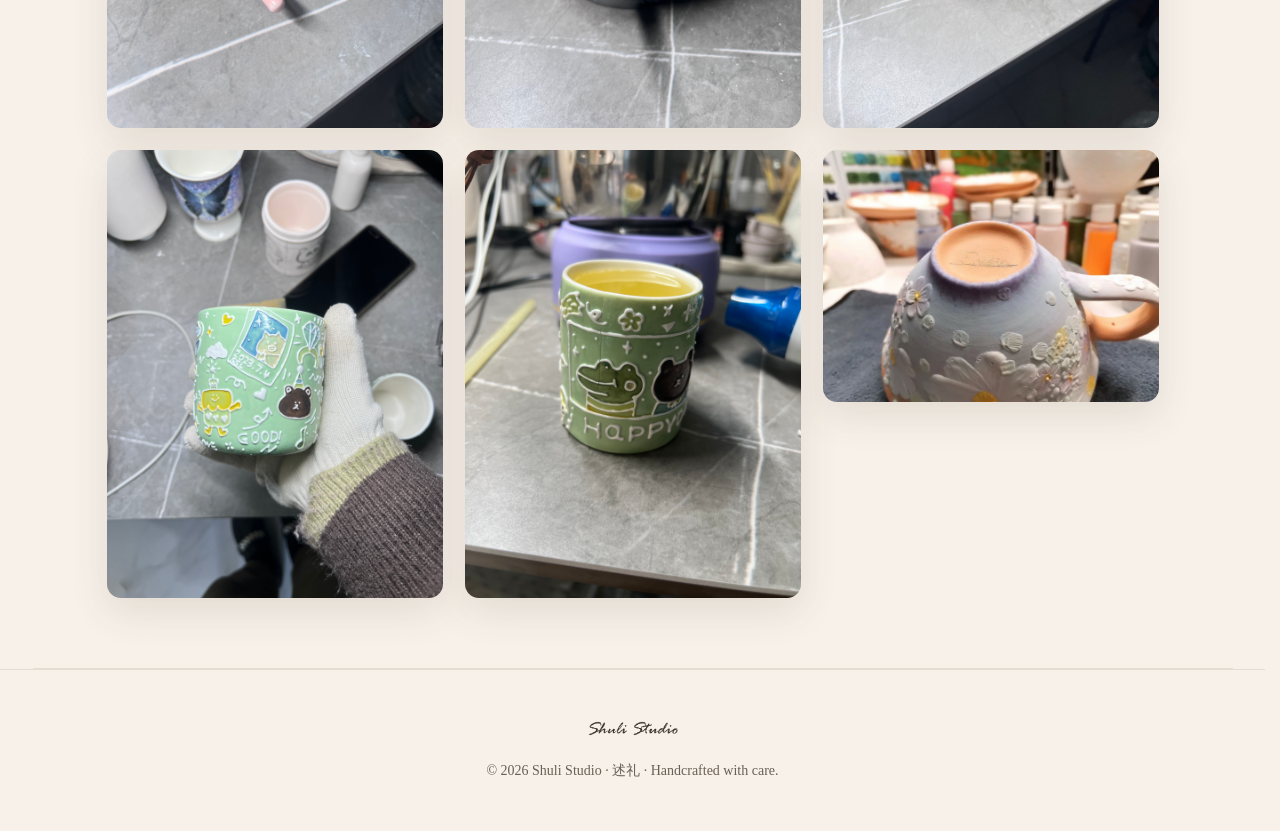
==== commit d2965d93: "Add files via upload" ====
--- a/havefun.html
+++ b/havefun.html
@@ -320,4 +320,4 @@
   });
 </script>
 </body>
-</html>
+</html>
--- a/style.css
+++ b/style.css
@@ -965,3 +965,25 @@
     right: 22px;
   }
 }
+
+/* 只给手机端加页面缓慢显现动画，不影响电脑端 */
+@media (max-width: 600px) {
+  .page-fade {
+    opacity: 0;
+    transition: opacity 1.15s ease;
+  }
+
+  .page-fade.is-visible {
+    opacity: 1;
+  }
+
+  .page-fade.is-switching {
+    opacity: 0;
+    transition: opacity 0.5s ease;
+  }
+
+  .page-fade.is-section-visible {
+    opacity: 1;
+    transition: opacity 0.85s ease;
+  }
+}
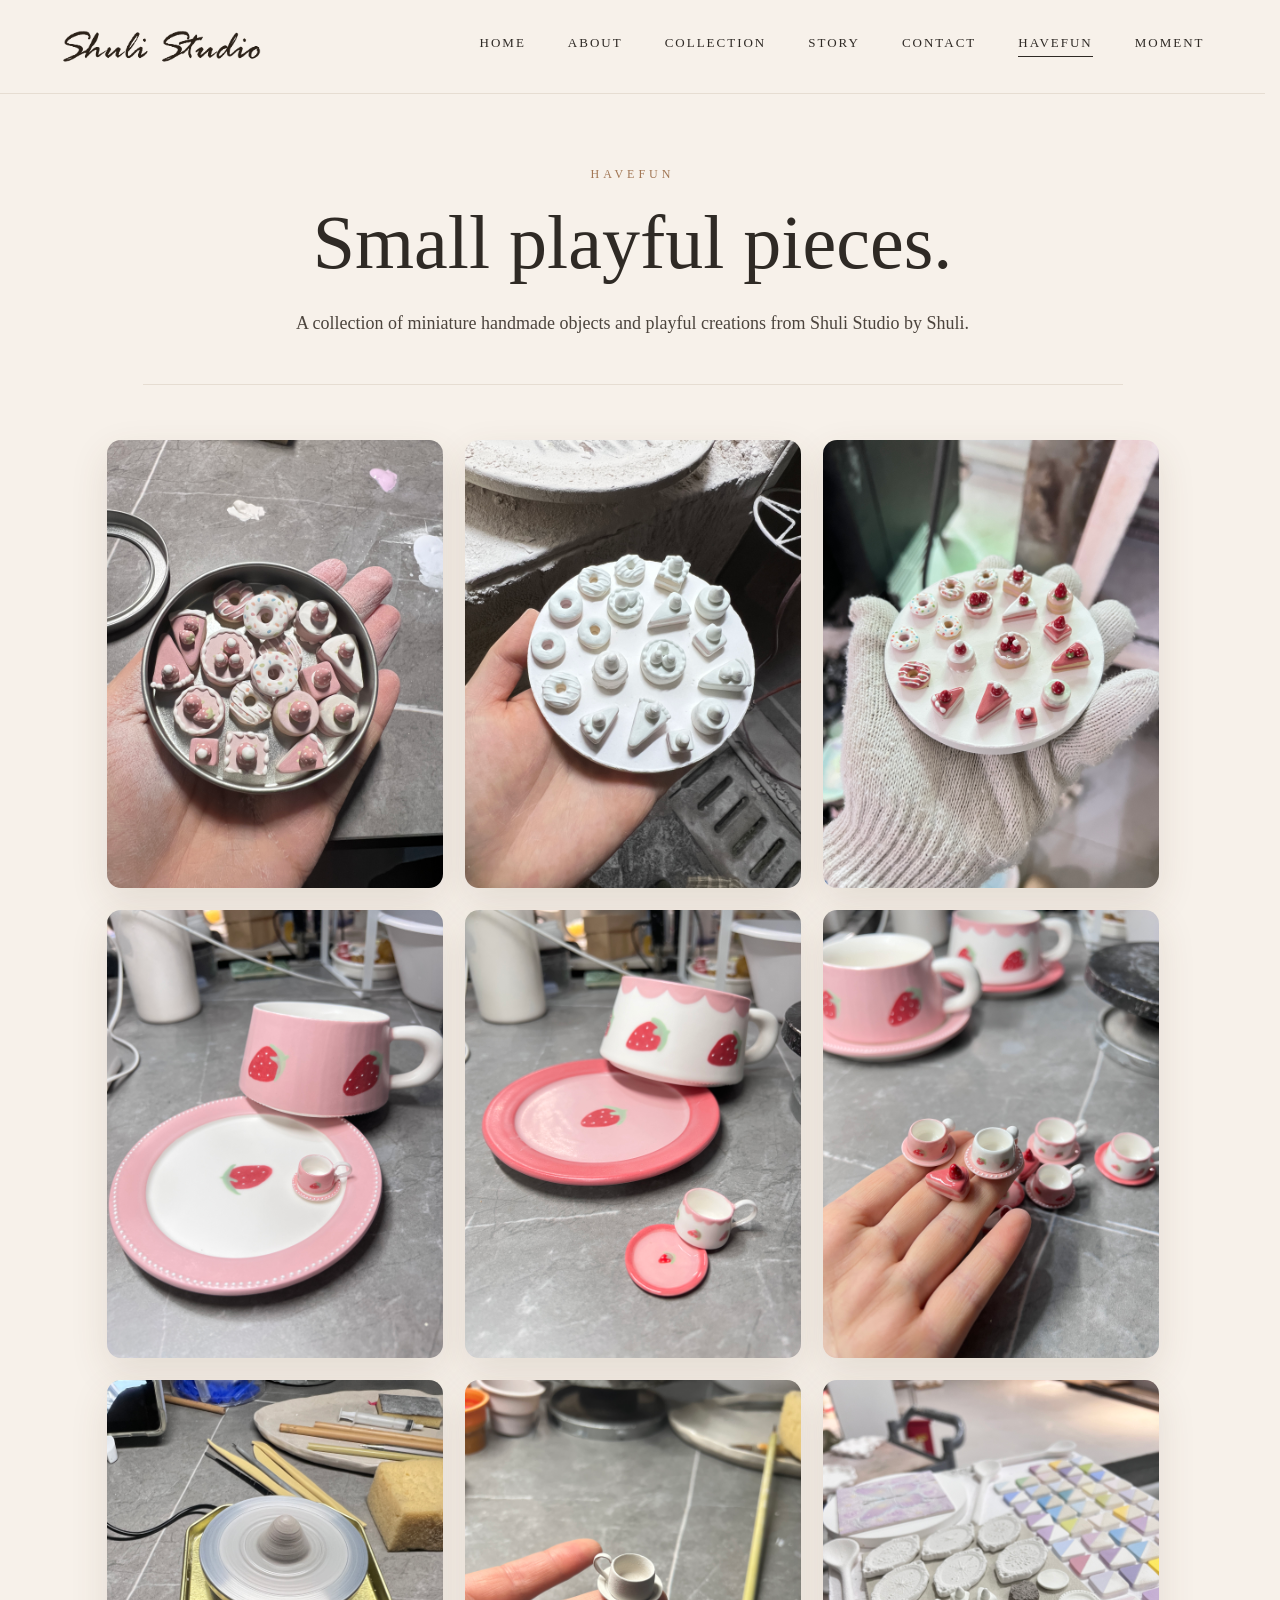
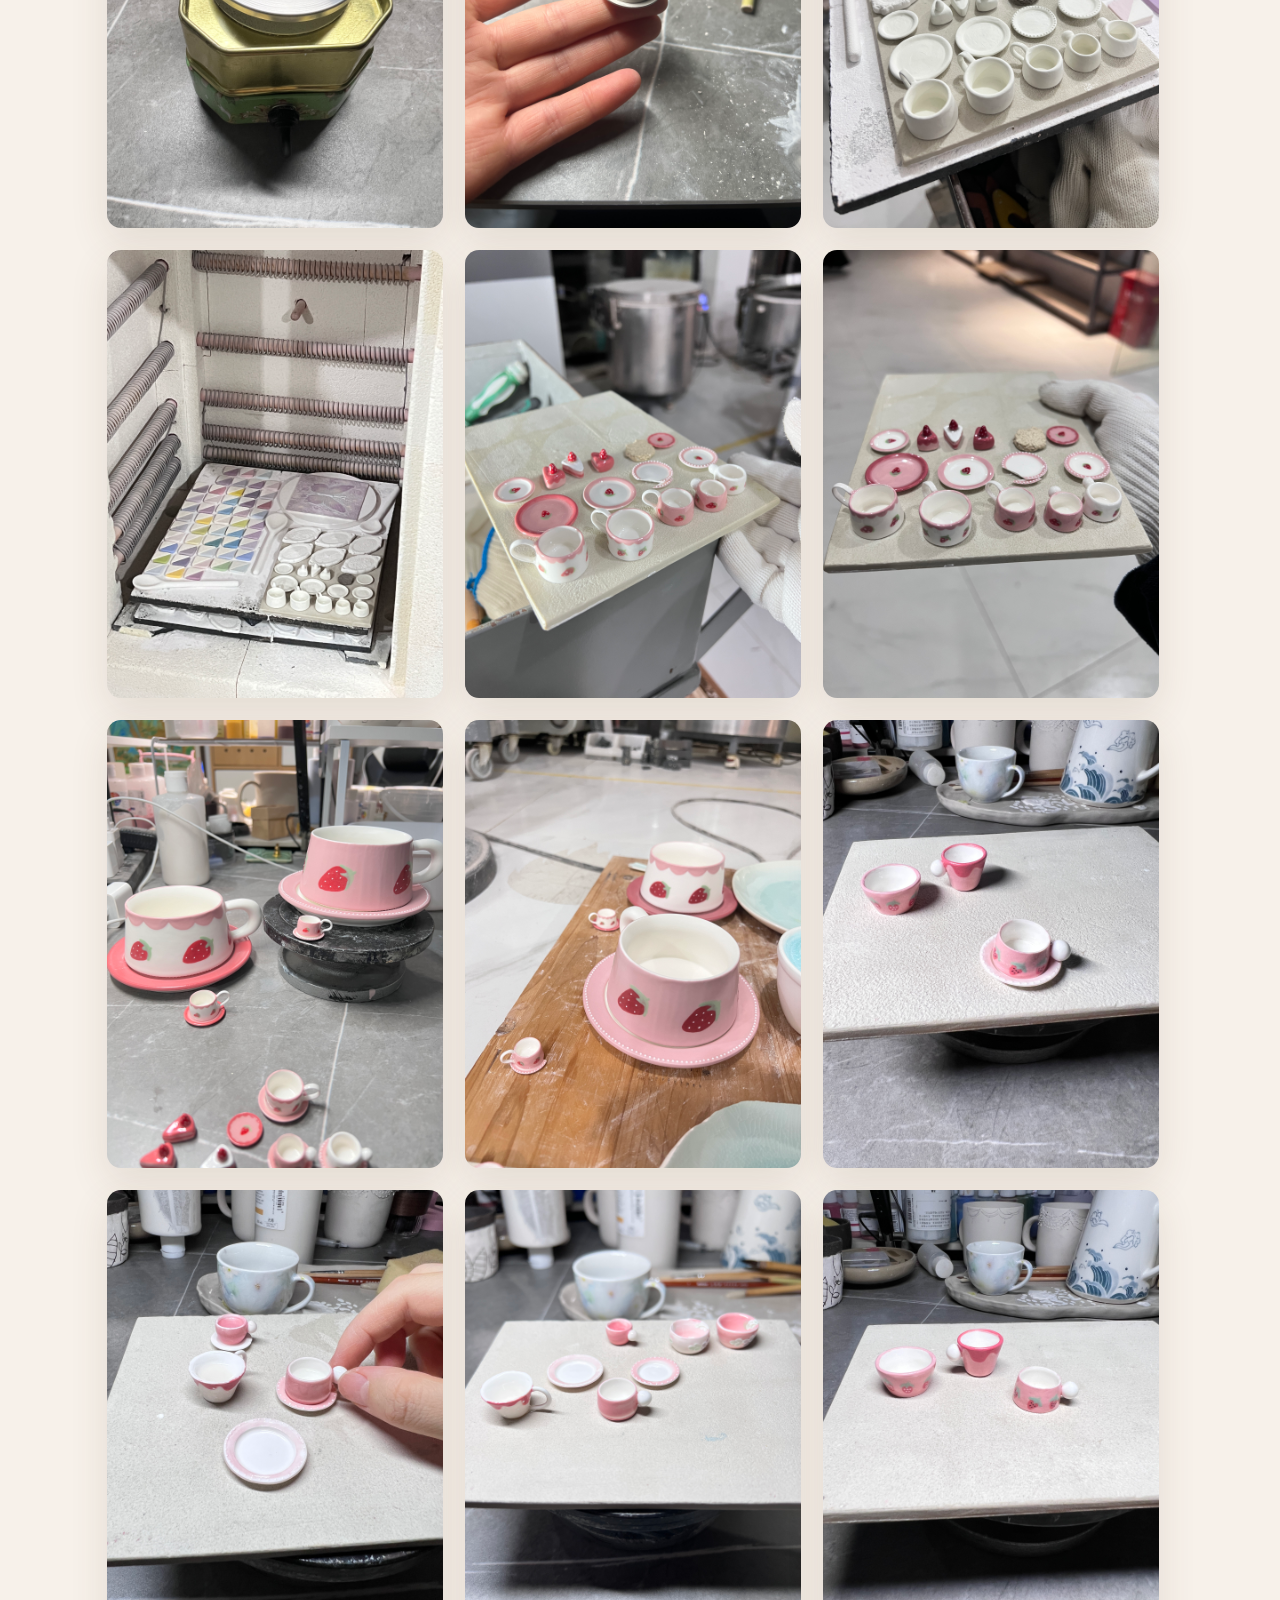
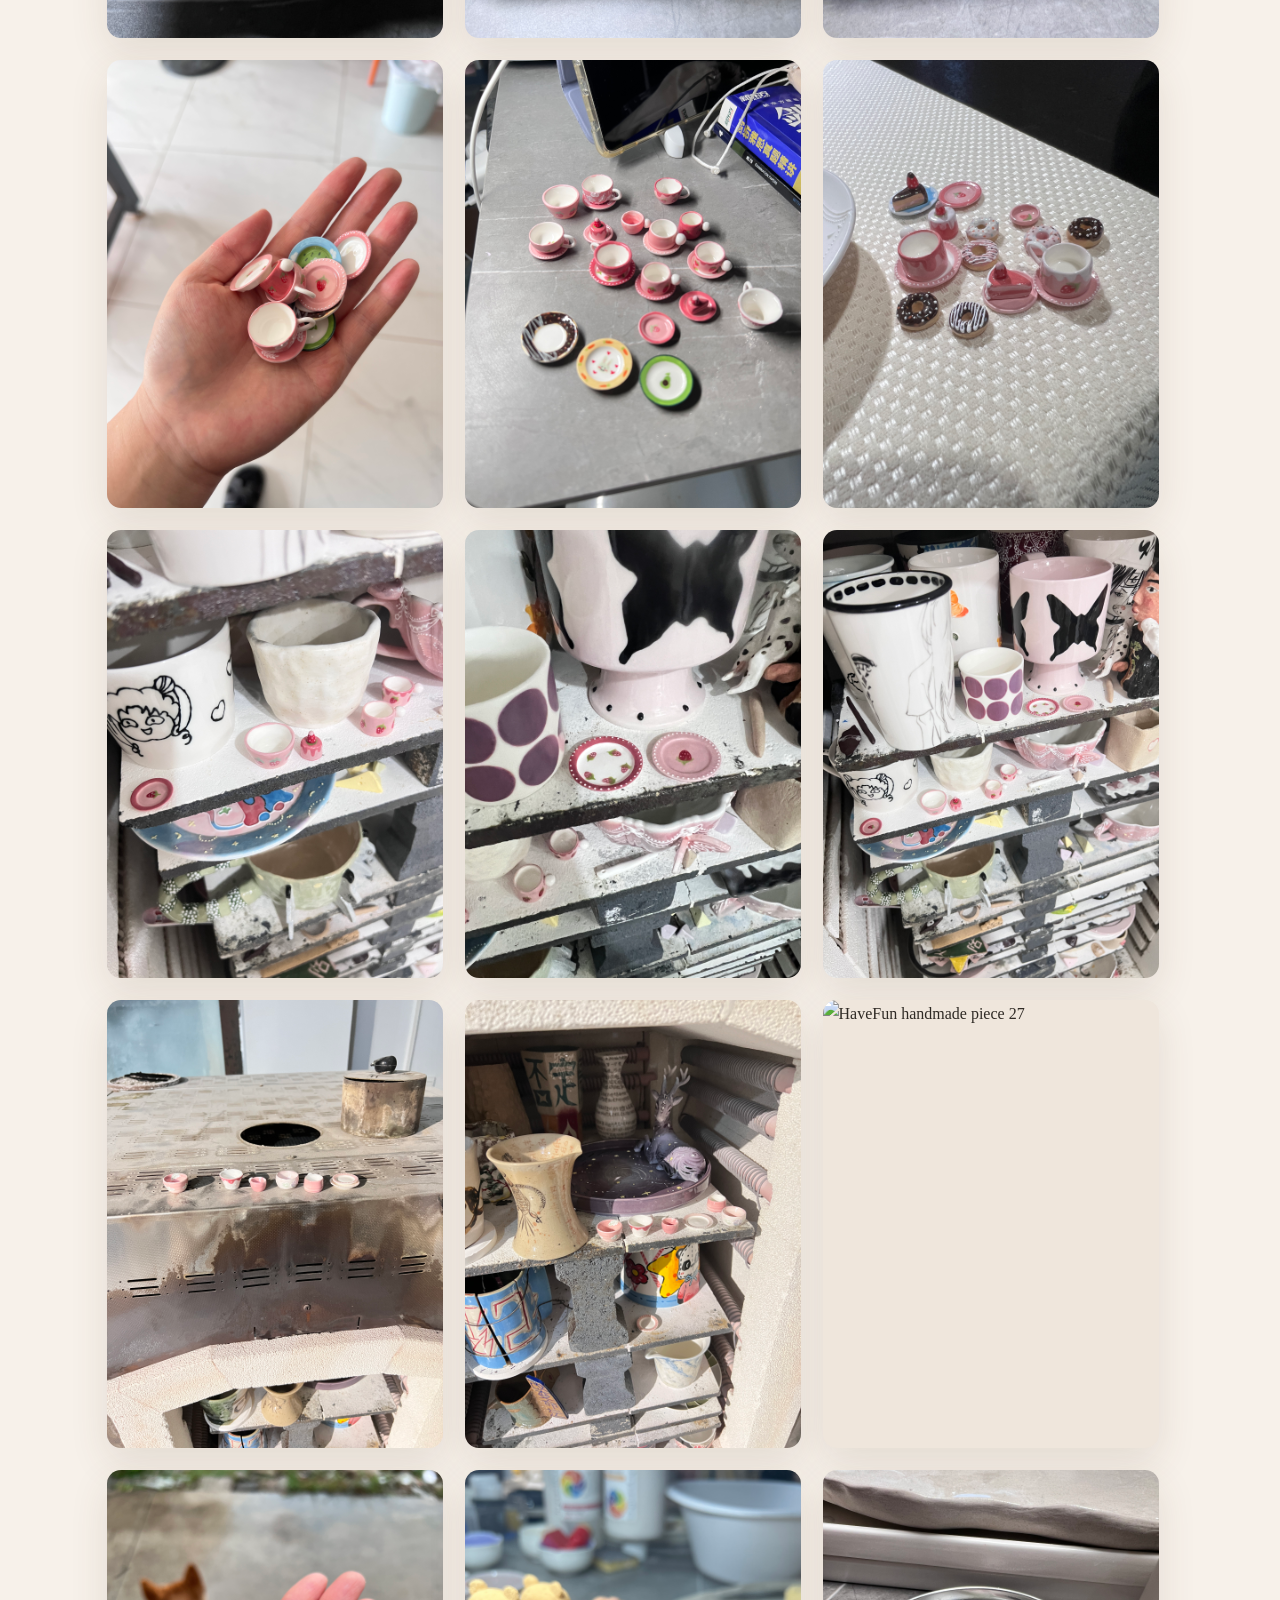
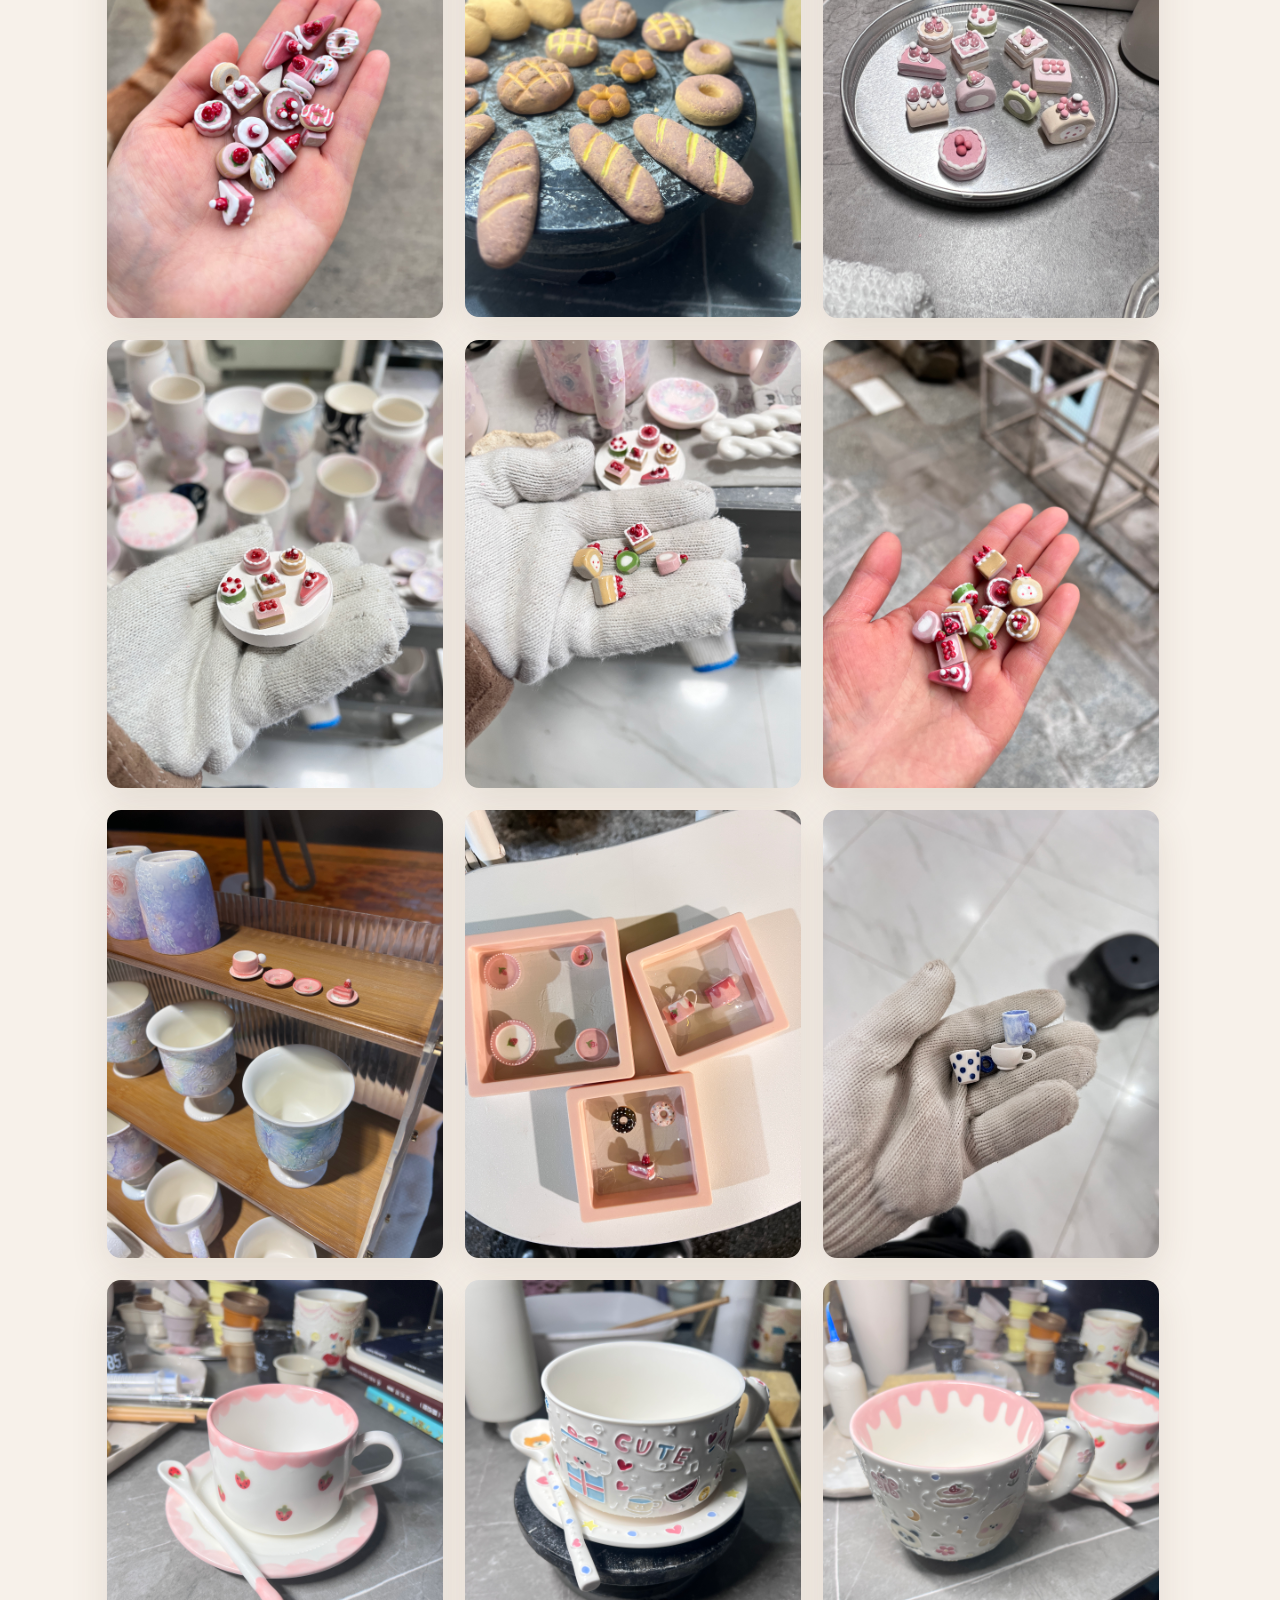
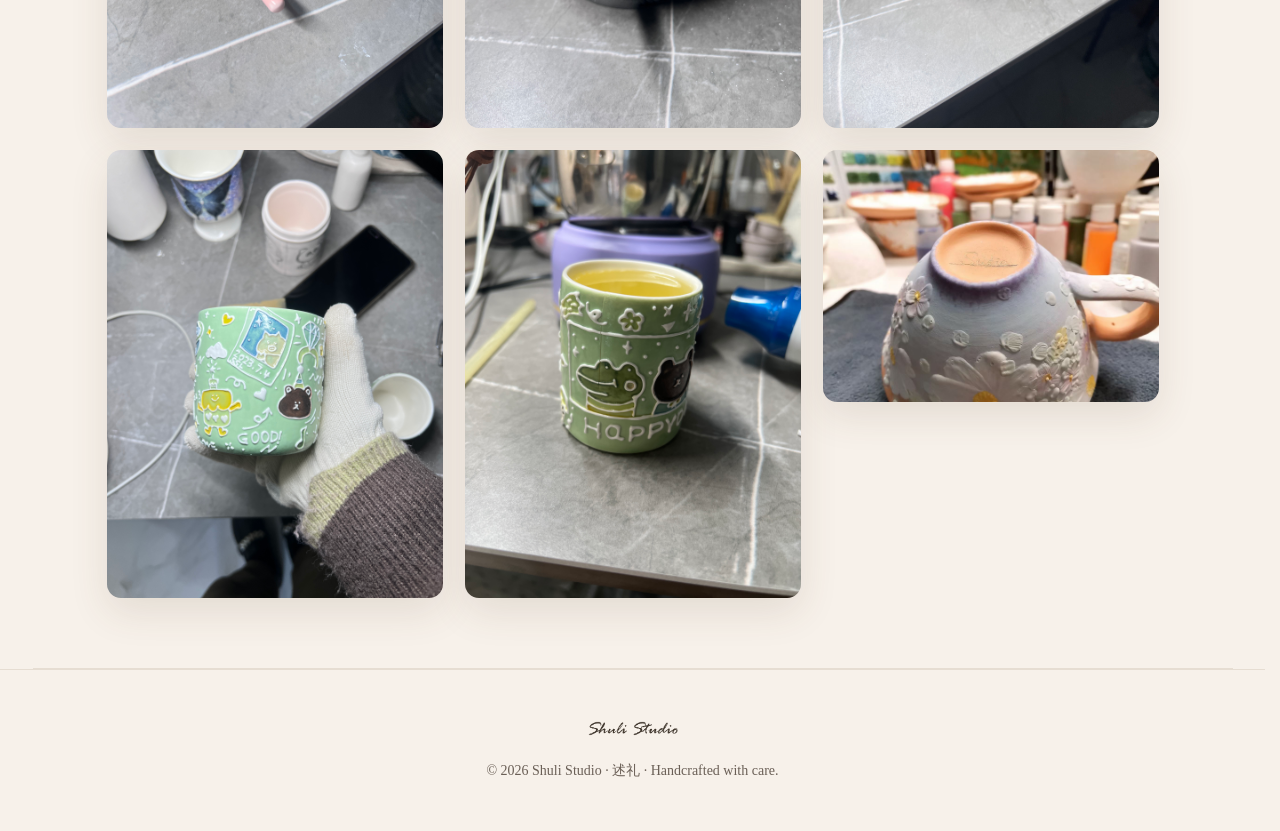
==== commit bdeafe80: "Add files via upload" ====
--- a/havefun.html
+++ b/havefun.html
@@ -239,15 +239,36 @@
     });
   });
 
-  imageModalClose.addEventListener("click", closeImageModal);
-  prevButton.addEventListener("click", showPrevImage);
-  nextButton.addEventListener("click", showNextImage);
-
-  imageModal.addEventListener("click", function (event) {
-    if (event.target === imageModal) {
-      closeImageModal();
-    }
-  });
+imageModalClose.addEventListener("click", function (event) {
+  event.stopPropagation();
+  closeImageModal();
+});
+
+prevButton.addEventListener("click", function (event) {
+  event.stopPropagation();
+  showPrevImage();
+});
+
+nextButton.addEventListener("click", function (event) {
+  event.stopPropagation();
+  showNextImage();
+});
+
+imageModal.addEventListener("click", function (event) {
+  if (
+    event.target === imageModal ||
+    event.target.classList.contains("image-modal-slider") ||
+    event.target.classList.contains("image-modal-slide")
+  ) {
+    closeImageModal();
+  }
+});
+
+modalImageTrack.addEventListener("click", function (event) {
+  if (event.target.tagName.toLowerCase() === "img") {
+    event.stopPropagation();
+  }
+});
 
   document.addEventListener("keydown", function (event) {
     if (!imageModal.classList.contains("show")) return;
--- a/style.css
+++ b/style.css
@@ -10,16 +10,6 @@
 
 html {
   scroll-behavior: auto;
-}
-
-#about {
-  scroll-margin-top: 150px;
-}
-
-#collection,
-#story,
-#contact {
-  scroll-margin-top: 30px;
 }
 
 body {
@@ -49,7 +39,12 @@
   position: sticky;
   top: 0;
   z-index: 100;
+
   backdrop-filter: blur(10px);
+  -webkit-backdrop-filter: blur(10px);
+
+  transform: translateZ(0);
+  backface-visibility: hidden;
 }
 
 .header-inner {
@@ -112,6 +107,10 @@
 
 /* 手机端不保留 hover 下划线，只显示当前 active 的下划线 */
 @media (hover: none) {
+  .nav-link::after {
+    transition: none;
+  }
+
   .nav-link:hover::after {
     transform: scaleX(0);
   }
@@ -598,19 +597,15 @@
 /* Mobile */
 
 @media (max-width: 600px) {
+  .site-header {
+    background: #f7f1ea;
+    backdrop-filter: none;
+    -webkit-backdrop-filter: none;
+  }
+
   .header-inner {
     padding: 18px 20px;
   }
-
-#about {
-  scroll-margin-top: 170px;
-}
-
-#collection,
-#story,
-#contact {
-  scroll-margin-top: 70px;
-}
 
   .logo {
     width: 125px;
@@ -709,6 +704,11 @@
     margin-top: 34px;
     padding-top: 28px;
   }
+
+.story-cn.first-cn {
+  margin-top: 34px;
+  padding-top: 28px;
+}
 
 .contact-links {
   display: flex;
@@ -787,7 +787,7 @@
   position: fixed;
   inset: 0;
   background: rgba(0, 0, 0, 0.72);
-  z-index: 9999;
+  z-index: 10000;
 
   opacity: 0;
   visibility: hidden;
@@ -869,7 +869,7 @@
   justify-content: center;
 
   cursor: pointer;
-  z-index: 10000;
+  z-index: 10001;
   opacity: 0.9;
 }
 
@@ -907,7 +907,7 @@
   justify-content: center;
 
   cursor: pointer;
-  z-index: 10000;
+  z-index: 10001;
   opacity: 0.88;
 
   transition: opacity 0.25s ease, background 0.25s ease;
@@ -966,24 +966,23 @@
   }
 }
 
-/* 只给手机端加页面缓慢显现动画，不影响电脑端 */
-@media (max-width: 600px) {
-  .page-fade {
-    opacity: 0;
-    transition: opacity 1.15s ease;
-  }
-
-  .page-fade.is-visible {
-    opacity: 1;
-  }
-
-  .page-fade.is-switching {
-    opacity: 0;
-    transition: opacity 0.5s ease;
-  }
-
-  .page-fade.is-section-visible {
-    opacity: 1;
-    transition: opacity 0.85s ease;
-  }
+/* 全站页面缓慢显现：电脑端和手机端都生效 */
+.page-fade {
+  opacity: 0;
+  transition: opacity 1.8s ease;
+}
+
+.page-fade.is-visible {
+  opacity: 1;
+}
+
+/* 首页内部点击 Home / About / Collection / Story / Contact 时用 */
+.page-fade.is-switching {
+  opacity: 0;
+  transition: opacity 1s ease;
+}
+
+.page-fade.is-section-visible {
+  opacity: 1;
+  transition: opacity 1.4s ease;
 }
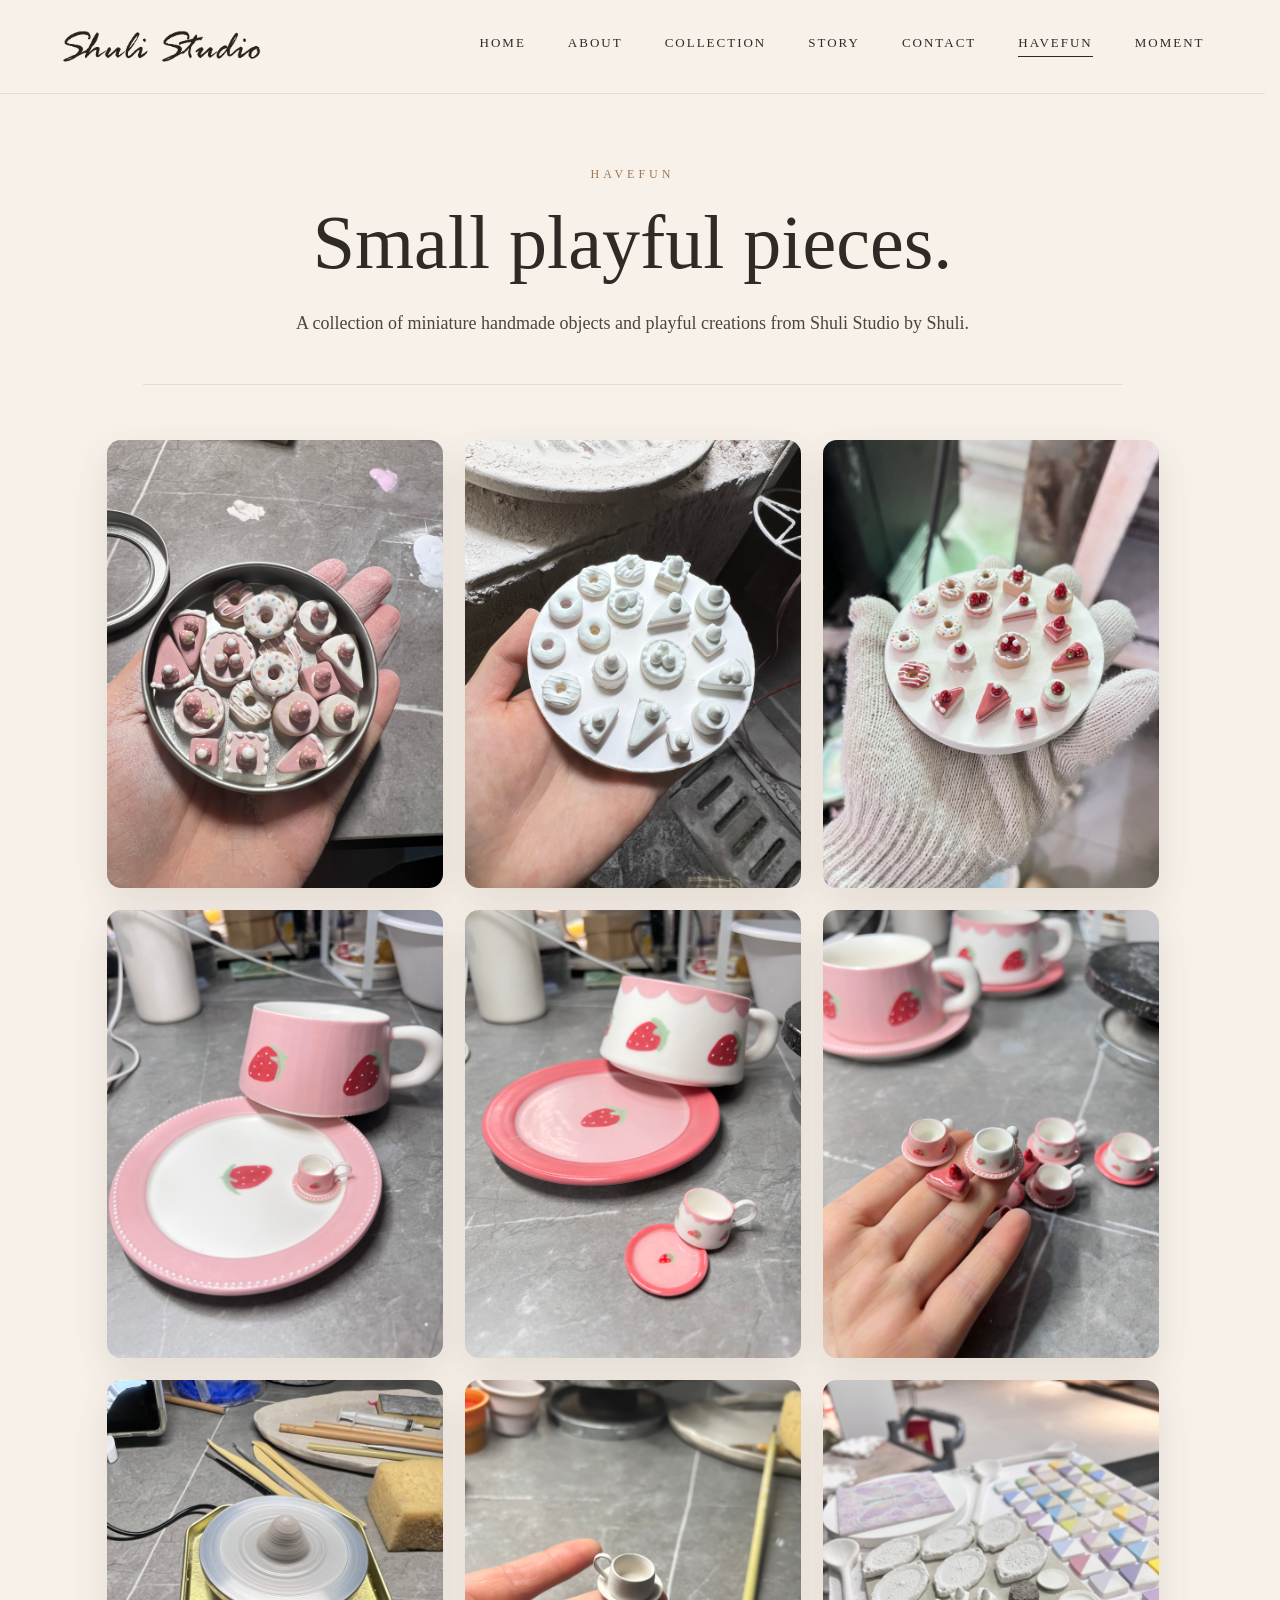
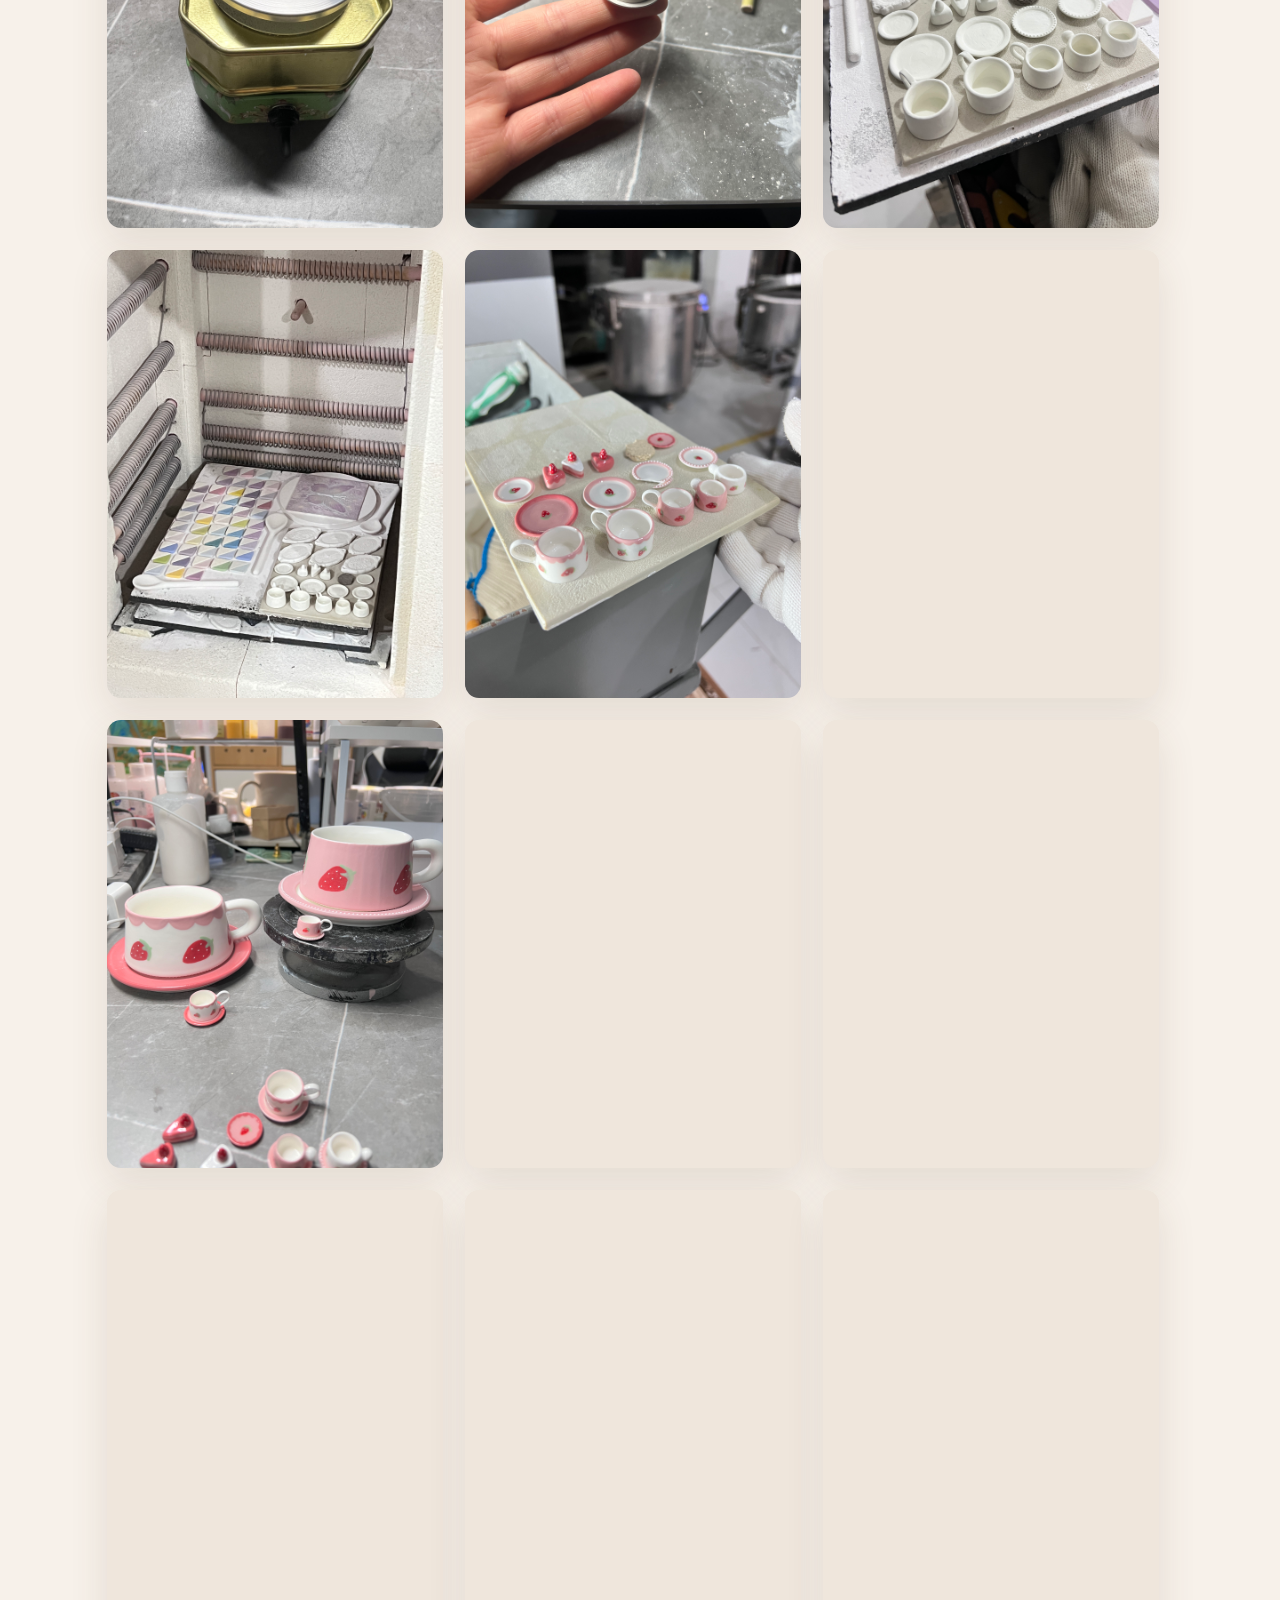
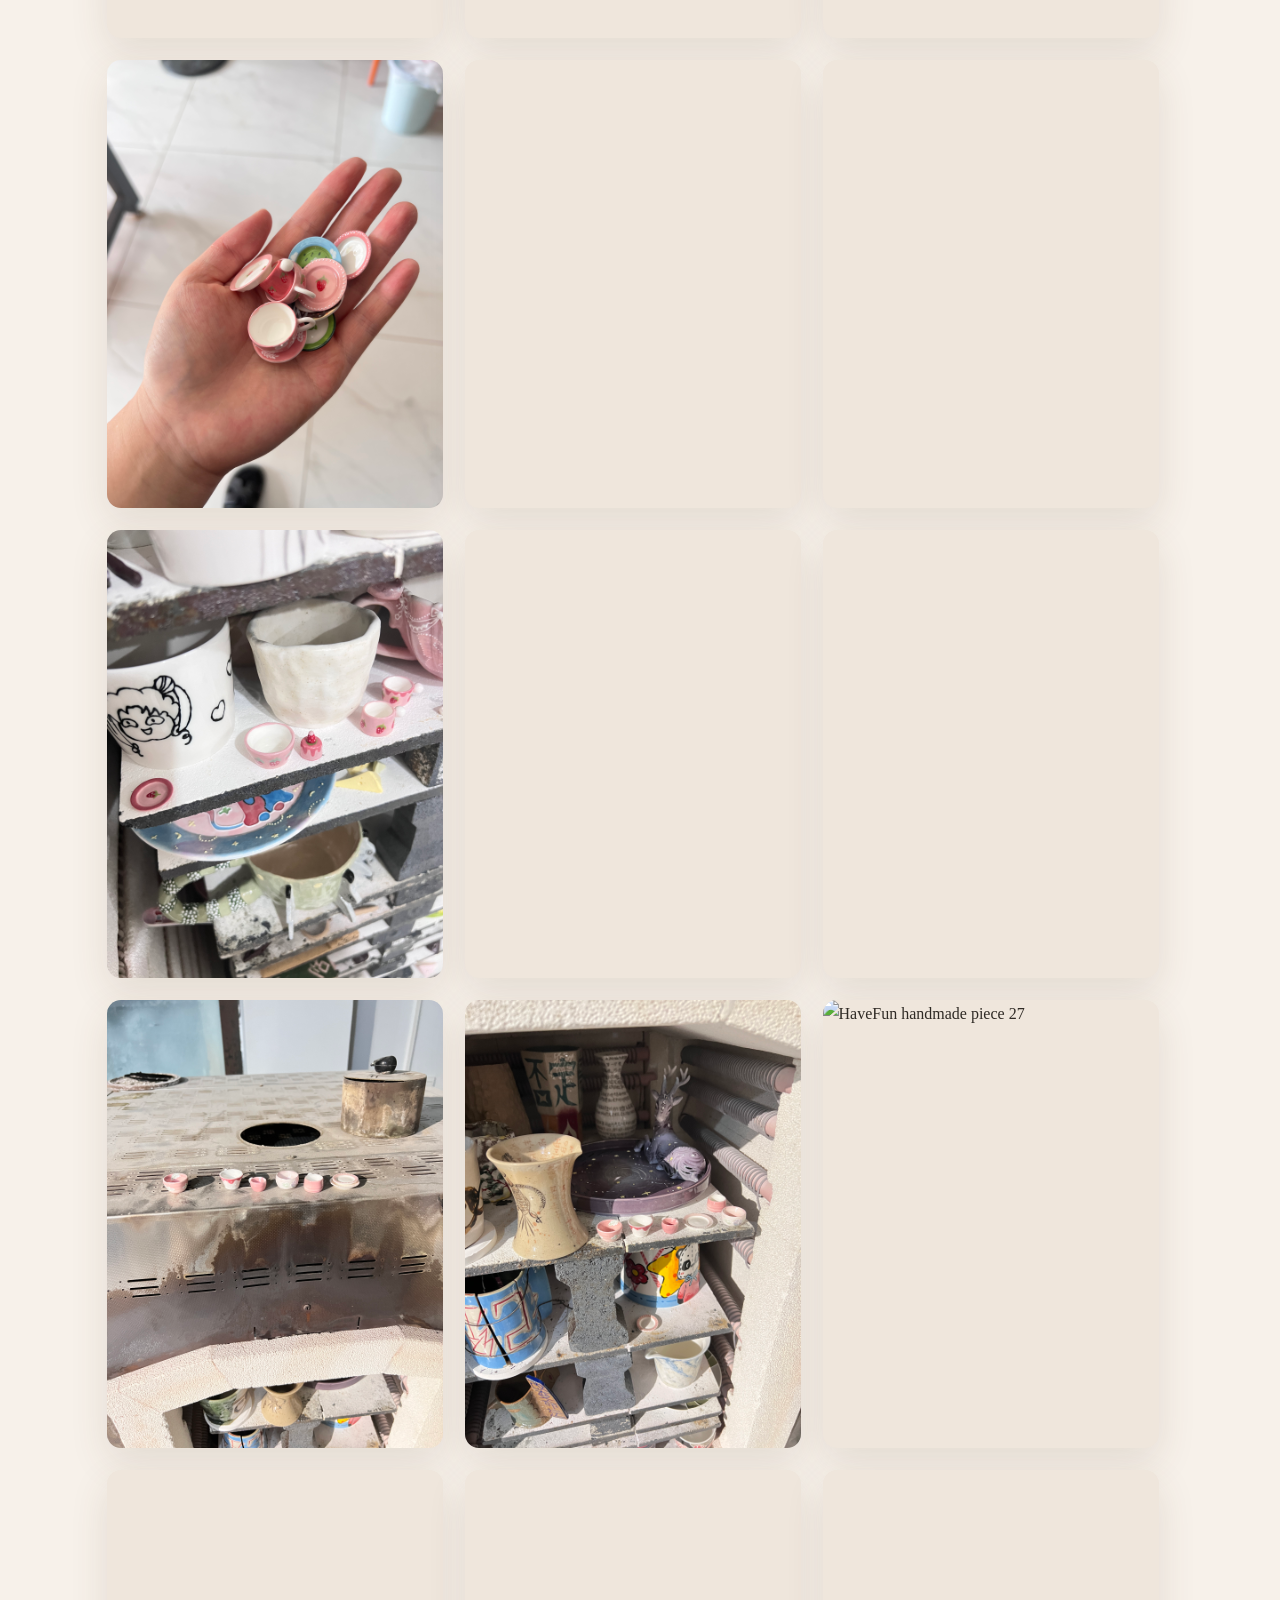
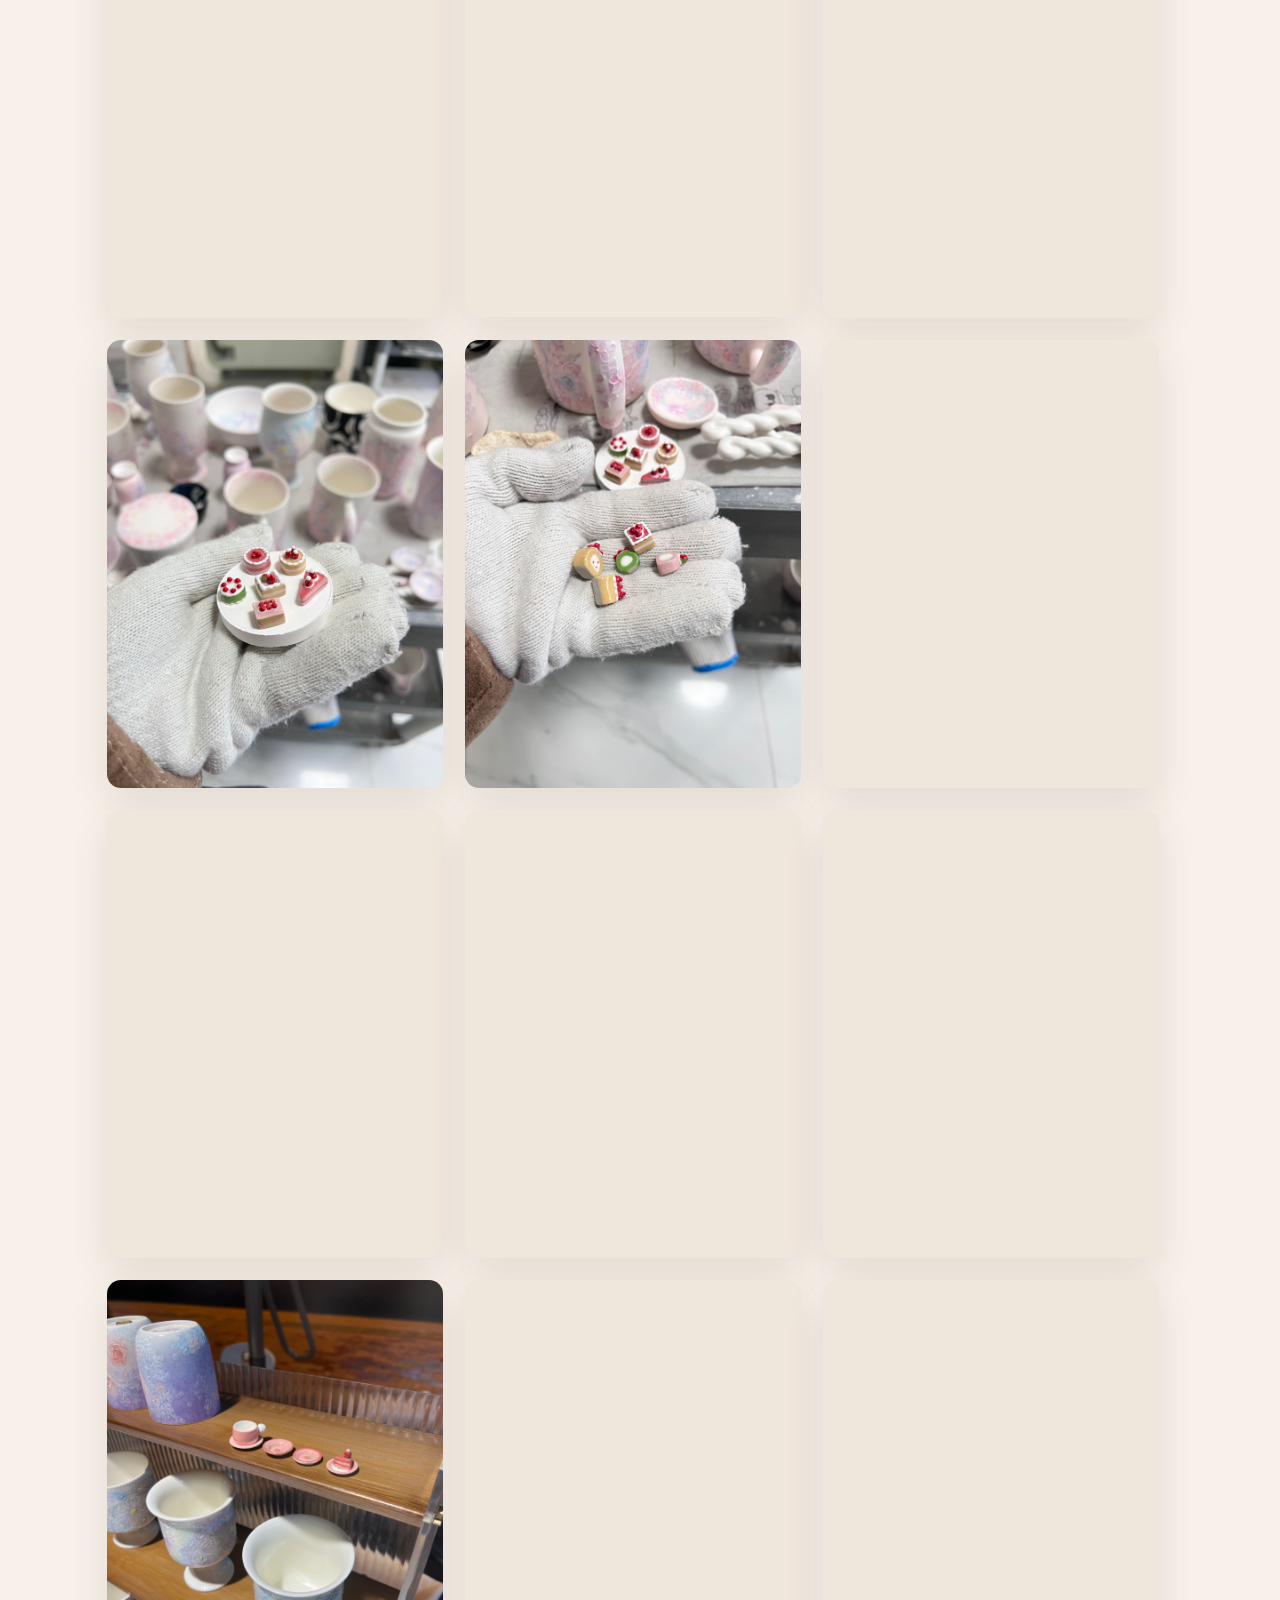
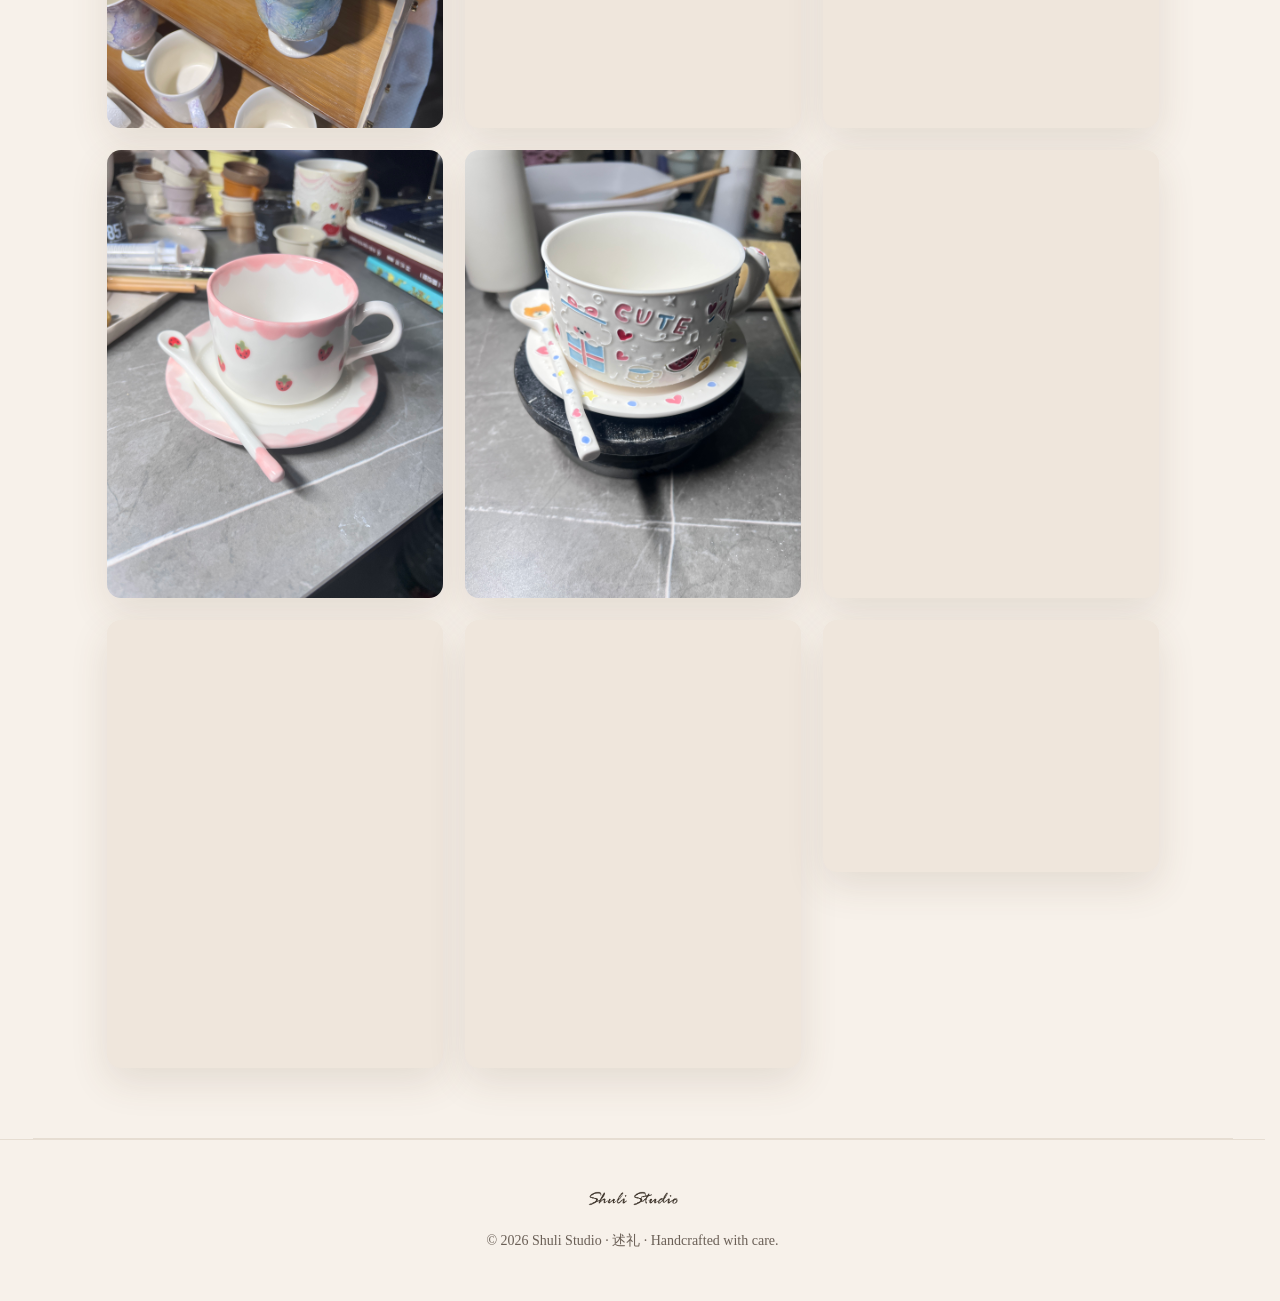
==== commit 09ce5404: "Fix HTML encoding issues in havefun.html" ====
--- a/havefun.html
+++ b/havefun.html
@@ -52,48 +52,51 @@
 
     <section class="section havefun-section">
       <div class="gallery-grid">
-<img src="image/havefun-1.JPG" alt="HaveFun handmade piece 1" />
-<img src="image/havefun-2.JPG" alt="HaveFun handmade piece 2" />
-<img src="image/havefun-3.JPG" alt="HaveFun handmade piece 3" />
-<img src="image/havefun-4.JPG" alt="HaveFun handmade piece 4" />
-<img src="image/havefun-5.JPG" alt="HaveFun handmade piece 5" />
-<img src="image/havefun-6.JPG" alt="HaveFun handmade piece 6" />
-<img src="image/havefun-7.JPG" alt="HaveFun handmade piece 7" />
-<img src="image/havefun-8.JPG" alt="HaveFun handmade piece 8" />
-<img src="image/havefun-9.JPG" alt="HaveFun handmade piece 9" />
-<img src="image/havefun-10.JPG" alt="HaveFun handmade piece 10" />
-<img src="image/havefun-11.JPG" alt="HaveFun handmade piece 11" />
-<img src="image/havefun-12.JPG" alt="HaveFun handmade piece 12" />
-<img src="image/havefun-13.JPG" alt="HaveFun handmade piece 13" />
-<img src="image/havefun-14.JPG" alt="HaveFun handmade piece 14" />
-<img src="image/havefun-15.JPG" alt="HaveFun handmade piece 15" />
-<img src="image/havefun-16.JPG" alt="HaveFun handmade piece 16" />
-<img src="image/havefun-17.JPG" alt="HaveFun handmade piece 17" />
-<img src="image/havefun-18.JPG" alt="HaveFun handmade piece 18" />
-<img src="image/havefun-19.JPG" alt="HaveFun handmade piece 19" />
-<img src="image/havefun-20.JPG" alt="HaveFun handmade piece 20" />
-<img src="image/havefun-21.JPG" alt="HaveFun handmade piece 21" />
-<img src="image/havefun-22.JPG" alt="HaveFun handmade piece 22" />
-<img src="image/havefun-23.JPG" alt="HaveFun handmade piece 23" />
-<img src="image/havefun-24.JPG" alt="HaveFun handmade piece 24" />
-<img src="image/havefun-25.JPG" alt="HaveFun handmade piece 25" />
-<img src="image/havefun-26.JPG" alt="HaveFun handmade piece 26" />
-<img src="image/havefun-27.JPG" alt="HaveFun handmade piece 27" />
-<img src="image/havefun-28.JPG" alt="HaveFun handmade piece 28" />
-<img src="image/havefun-29.JPG" alt="HaveFun handmade piece 29" />
-<img src="image/havefun-30.JPG" alt="HaveFun handmade piece 30" />
-<img src="image/havefun-31.JPG" alt="HaveFun handmade piece 31" />
-<img src="image/havefun-32.JPG" alt="HaveFun handmade piece 32" />
-<img src="image/havefun-33.JPG" alt="HaveFun handmade piece 33" />
-<img src="image/havefun-34.JPG" alt="HaveFun handmade piece 34" />
-<img src="image/havefun-35.JPG" alt="HaveFun handmade piece 35" />
-<img src="image/havefun-36.JPG" alt="HaveFun handmade piece 36" />
-<img src="image/havefun-37.JPG" alt="HaveFun handmade piece 37" />
-<img src="image/havefun-38.JPG" alt="HaveFun handmade piece 38" />
-<img src="image/havefun-39.JPG" alt="HaveFun handmade piece 39" />
-<img src="image/havefun-40.JPG" alt="HaveFun handmade piece 40" />
-<img src="image/havefun-41.JPG" alt="HaveFun handmade piece 41" />
-<img src="image/havefun-42.JPG" alt="HaveFun handmade piece 42" />
+<img src="image/havefun-1.JPG" alt="HaveFun handmade piece 1" decoding="async" />
+<img src="image/havefun-2.JPG" alt="HaveFun handmade piece 2" decoding="async" />
+<img src="image/havefun-3.JPG" alt="HaveFun handmade piece 3" decoding="async" />
+<img src="image/havefun-4.JPG" alt="HaveFun handmade piece 4" decoding="async" />
+<img src="image/havefun-5.JPG" alt="HaveFun handmade piece 5" decoding="async" />
+<img src="image/havefun-6.JPG" alt="HaveFun handmade piece 6" decoding="async" />
+<img src="image/havefun-7.JPG" alt="HaveFun handmade piece 7" loading="lazy" decoding="async" />
+<img src="image/havefun-8.JPG" alt="HaveFun handmade piece 8" loading="lazy" decoding="async" />
+<img src="image/havefun-9.JPG" alt="HaveFun handmade piece 9" loading="lazy" decoding="async" />
+<img src="image/havefun-10.JPG" alt="HaveFun handmade piece 10" loading="lazy" decoding="async" />
+<img src="image/havefun-11.JPG" alt="HaveFun handmade piece 11" loading="lazy" decoding="async" />
+<img src="image/havefun-12.JPG" alt="HaveFun handmade piece 12" loading="lazy" decoding="async" />
+<img src="image/havefun-13.JPG" alt="HaveFun handmade piece 13" loading="lazy" decoding="async" />
+<img src="image/havefun-14.JPG" alt="HaveFun handmade piece 14" loading="lazy" decoding="async" />
+<img src="image/havefun-15.JPG" alt="HaveFun handmade piece 15" loading="lazy" decoding="async" />
+<img src="image/havefun-16.JPG" alt="HaveFun handmade piece 16" loading="lazy" decoding="async" />
+<img src="image/havefun-17.JPG" alt="HaveFun handmade piece 17" loading="lazy" decoding="async" />
+<img src="image/havefun-18.JPG" alt="HaveFun handmade piece 18" loading="lazy" decoding="async" />
+<img src="image/havefun-19.JPG" alt="HaveFun handmade piece 19" loading="lazy" decoding="async" />
+<img src="image/havefun-20.JPG" alt="HaveFun handmade piece 20" loading="lazy" decoding="async" />
+<img src="image/havefun-21.JPG" alt="HaveFun handmade piece 21" loading="lazy" decoding="async" />
+<img src="image/havefun-22.JPG" alt="HaveFun handmade piece 22" loading="lazy" decoding="async" />
+<img src="image/havefun-23.JPG" alt="HaveFun handmade piece 23" loading="lazy" decoding="async" />
+<img src="image/havefun-24.JPG" alt="HaveFun handmade piece 24" loading="lazy" decoding="async" />
+<img src="image/havefun-25.JPG" alt="HaveFun handmade piece 25" loading="lazy" decoding="async" />
+<img src="image/havefun-26.JPG" alt="HaveFun handmade piece 26" loading="lazy" decoding="async" />
+<img src="image/havefun-27.JPG" alt="HaveFun handmade piece 27" loading="lazy" decoding="async" />
+<img src="image/havefun-28.JPG" alt="HaveFun handmade piece 28" loading="lazy" decoding="async" />
+<img src="image/havefun-29.JPG" alt="HaveFun handmade piece 29" loading="lazy" decoding="async" />
+<img src="image/havefun-30.JPG" alt="HaveFun handmade piece 30" loading="lazy" decoding="async" />
+<img src="image/havefun-31.JPG" alt="HaveFun handmade piece 31" loading="lazy" decoding="async" />
+<img src="image/havefun-32.JPG" alt="HaveFun handmade piece 32" loading="lazy" decoding="async" />
+<img src="image/havefun-33.JPG" alt="HaveFun handmade piece 33" loading="lazy" decoding="async" />
+<img src="image/havefun-34.JPG" alt="HaveFun handmade piece 34" loading="lazy" decoding="async" />
+<img src="image/havefun-35.JPG" alt="HaveFun handmade piece 35" loading="lazy" decoding="async" />
+<img src="image/havefun-36.JPG" alt="HaveFun handmade piece 36" loading="lazy" decoding="async" />
+<img src="image/havefun-37.JPG" alt="HaveFun handmade piece 37" loading="lazy" decoding="async" />
+<img src="image/havefun-38.JPG" alt="HaveFun handmade piece 38" loading="lazy" decoding="async" />
+<img src="image/havefun-39.JPG" alt="HaveFun handmade piece 39" loading="lazy" decoding="async" />
+<img src="image/havefun-40.JPG" alt="HaveFun handmade piece 40" loading="lazy" decoding="async" />
+<img src="image/havefun-41.JPG" alt="HaveFun handmade piece 41" loading="lazy" decoding="async" />
+<img src="image/havefun-42.JPG" alt="HaveFun handmade piece 42" loading="lazy" decoding="async" />
+<img src="image/havefun-43.JPG" alt="HaveFun handmade piece 43" loading="lazy" decoding="async" />
+<img src="image/havefun-44.JPG" alt="HaveFun handmade piece 44" loading="lazy" decoding="async" />
+<img src="image/havefun-45.JPG" alt="HaveFun handmade piece 45" loading="lazy" decoding="async" />
 
       </div>
     </section>
@@ -341,4 +344,4 @@
   });
 </script>
 </body>
-</html>+</html>
--- a/style.css
+++ b/style.css
@@ -34,17 +34,11 @@
 
 .site-header {
   width: 100%;
-  background: rgba(247, 241, 234, 0.95);
+  background: #f7f1ea;
   border-bottom: 1px solid #e6ddd2;
   position: sticky;
   top: 0;
   z-index: 100;
-
-  backdrop-filter: blur(10px);
-  -webkit-backdrop-filter: blur(10px);
-
-  transform: translateZ(0);
-  backface-visibility: hidden;
 }
 
 .header-inner {
@@ -91,7 +85,7 @@
 
   transform: scaleX(0);
   transform-origin: center;
-  transition: transform 0.3s ease;
+  transition: transform 0.5s ease;
 }
 
 .nav-link.active::after {
@@ -163,7 +157,7 @@
   font-size: 13px;
   letter-spacing: 2px;
   text-transform: uppercase;
-  transition: all 0.3s ease;
+  transition: all 0.5s ease;
 }
 
 .button:hover {
@@ -275,7 +269,7 @@
   border-radius: 14px;
   background: #efe6dc;
   box-shadow: 0 14px 38px rgba(88, 65, 45, 0.12);
-  transition: transform 0.35s ease, box-shadow 0.35s ease;
+  transition: transform 0.5s ease, box-shadow 0.5s ease;
   cursor: pointer;
 }
 
@@ -309,7 +303,7 @@
   border-radius: 14px;
   background: #efe6dc;
   box-shadow: 0 14px 38px rgba(88, 65, 45, 0.12);
-  transition: transform 0.35s ease, box-shadow 0.35s ease;
+  transition: transform 0.5s ease, box-shadow 0.5s ease;
   cursor: pointer;
 }
 
@@ -544,24 +538,37 @@
     justify-content: center;
   }
 
-  .hero {
-    grid-template-columns: 1fr;
-    gap: 48px;
-    padding-top: 70px;
-  }
-
-  .hero-text {
-    text-align: center;
-  }
-
-  .hero-description {
-    margin-left: auto;
-    margin-right: auto;
-  }
+.hero {
+  grid-template-columns: 1fr;
+  gap: 60px;
+  padding: 95px 44px 105px;
+  justify-items: center;
+  text-align: center;
+}
+
+.hero-text {
+  width: 100%;
+  max-width: 680px;
+  margin: 0 auto;
+  text-align: center;
+}
+
+.hero-description {
+  margin-left: auto;
+  margin-right: auto;
+}
+
+.hero-image {
+  width: 100%;
+  max-width: 520px;
+  margin: 0 auto;
+}
 
   .about-section {
     grid-template-columns: 1fr;
-    gap: 32px;
+    gap: 52px;
+    padding-top: 130px;
+    padding-bottom: 130px;
   }
 
 .gallery {
@@ -585,8 +592,13 @@
   border-radius: 8px;
 }
 
+ .story-section {
+    padding-top: 110px;
+    padding-bottom: 110px;
+  }
+
   .story-card {
-    padding: 54px 36px;
+    padding: 80px 42px;
   }
 
   .story-text p {
@@ -594,14 +606,30 @@
   }
 }
 
+.contact-section {
+  padding-top: 190px;
+  padding-bottom: 240px;
+}
+
+.contact-section .section-heading {
+  margin-bottom: 60px;
+}
+
 /* Mobile */
 
 @media (max-width: 600px) {
-  .site-header {
-    background: #f7f1ea;
-    backdrop-filter: none;
-    -webkit-backdrop-filter: none;
-  }
+.site-header {
+  position: fixed;
+  top: 0;
+  left: 0;
+  right: 0;
+  background: #f7f1ea;
+  z-index: 1000;
+}
+
+body {
+  padding-top: 125px;
+}
 
   .header-inner {
     padding: 18px 20px;
@@ -698,11 +726,6 @@
     font-size: 16px;
     line-height: 1.8;
     margin-bottom: 18px;
-  }
-
-  .story-text p:nth-of-type(6) {
-    margin-top: 34px;
-    padding-top: 28px;
   }
 
 .story-cn.first-cn {
@@ -730,6 +753,11 @@
   text-align: center;
 }
 
+.contact-section {
+  padding-top: 70px;
+  padding-bottom: 70px;
+}
+
 .wechat-card {
   max-width: 100%;
 }
@@ -759,7 +787,7 @@
   border-radius: 14px;
   background: #efe6dc;
   box-shadow: 0 14px 38px rgba(88, 65, 45, 0.12);
-  transition: transform 0.35s ease, box-shadow 0.35s ease;
+  transition: transform 0.5s ease, box-shadow 0.5s ease;
   cursor: pointer;
 }
 
@@ -793,7 +821,7 @@
   visibility: hidden;
   pointer-events: none;
 
-  transition: opacity 0.45s ease, visibility 0.45s ease;
+  transition: opacity 0.5s ease, visibility 0.5s ease;
 }
 
 .image-modal.show {
@@ -910,7 +938,7 @@
   z-index: 10001;
   opacity: 0.88;
 
-  transition: opacity 0.25s ease, background 0.25s ease;
+  transition: opacity 0.35s ease, background 0.35s ease;
 }
 
 .image-modal-arrow:hover {
@@ -985,4 +1013,11 @@
 .page-fade.is-section-visible {
   opacity: 1;
   transition: opacity 1.4s ease;
-}+}
+
+/* 手机端点击图片时，去掉系统点击高亮，不影响图片 hover 效果 */
+.gallery img,
+.gallery-grid img,
+.moment-section .gallery-grid img {
+  -webkit-tap-highlight-color: transparent;
+}
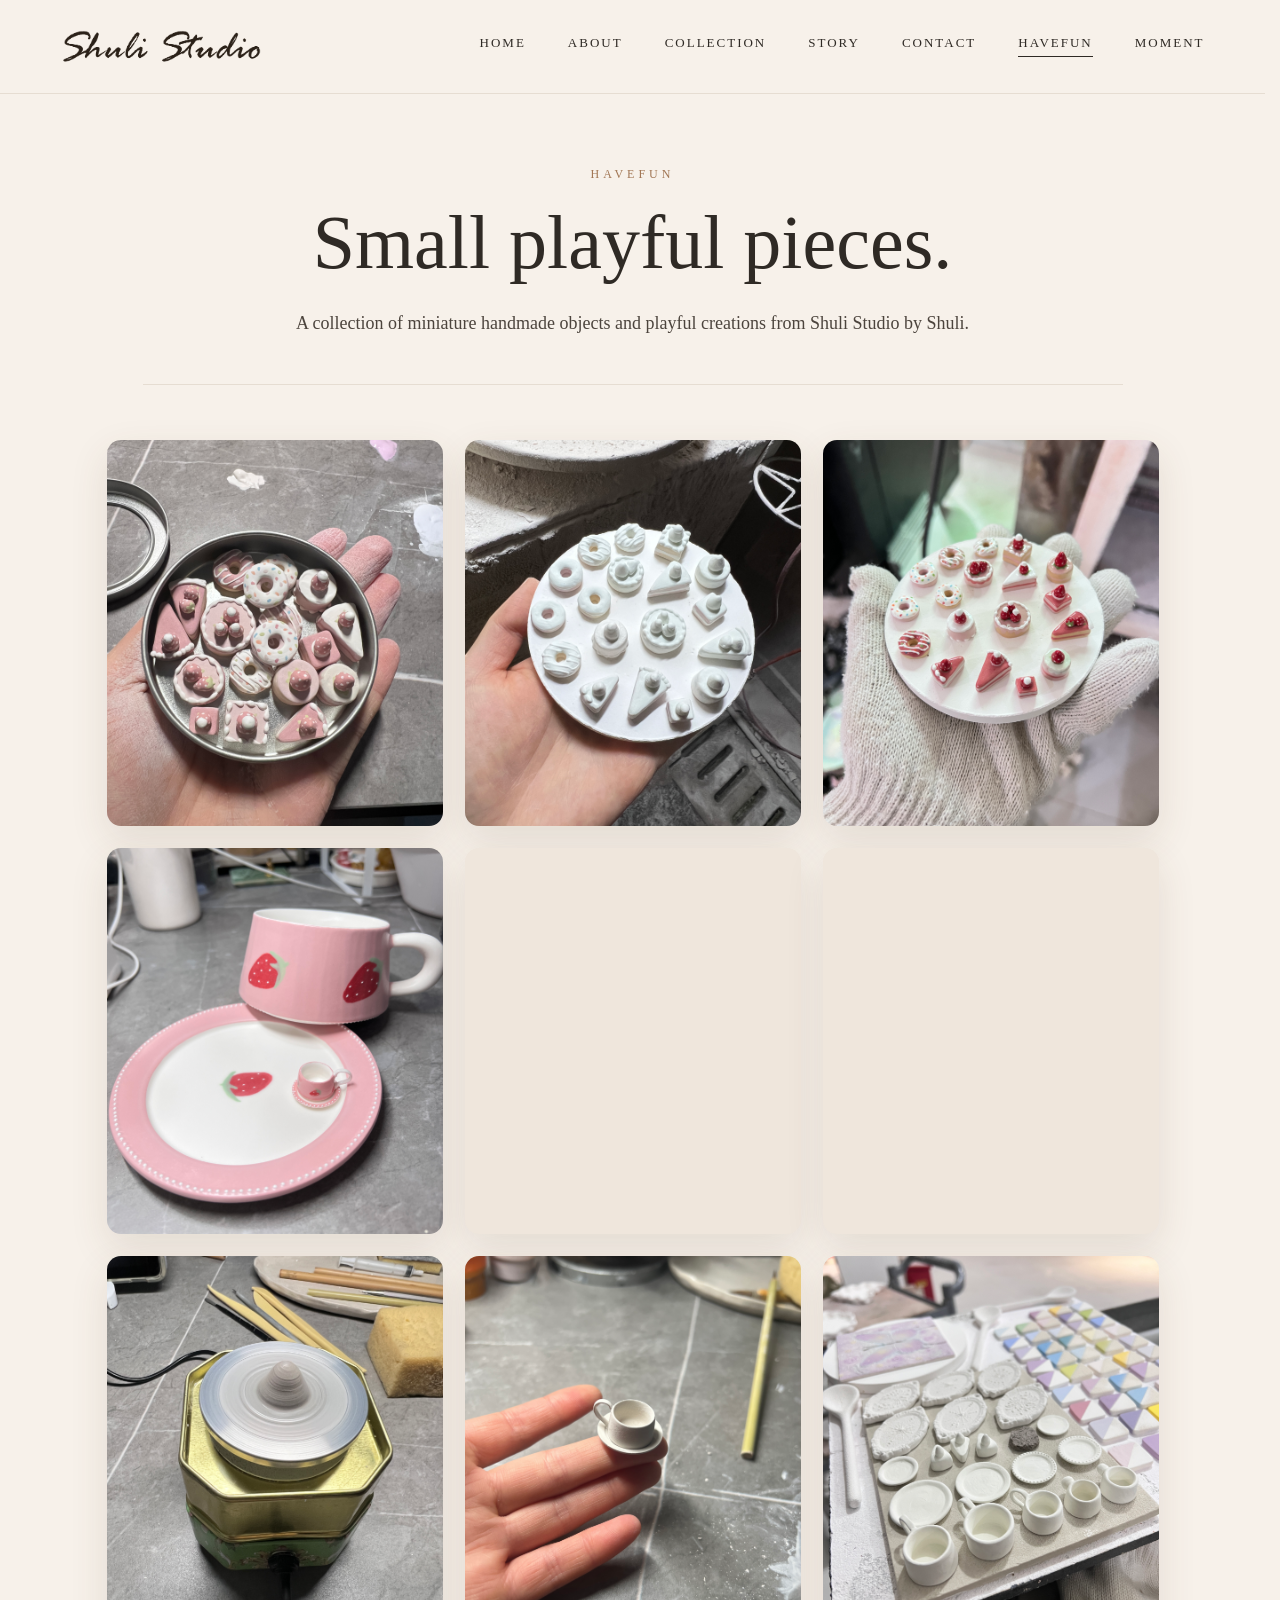
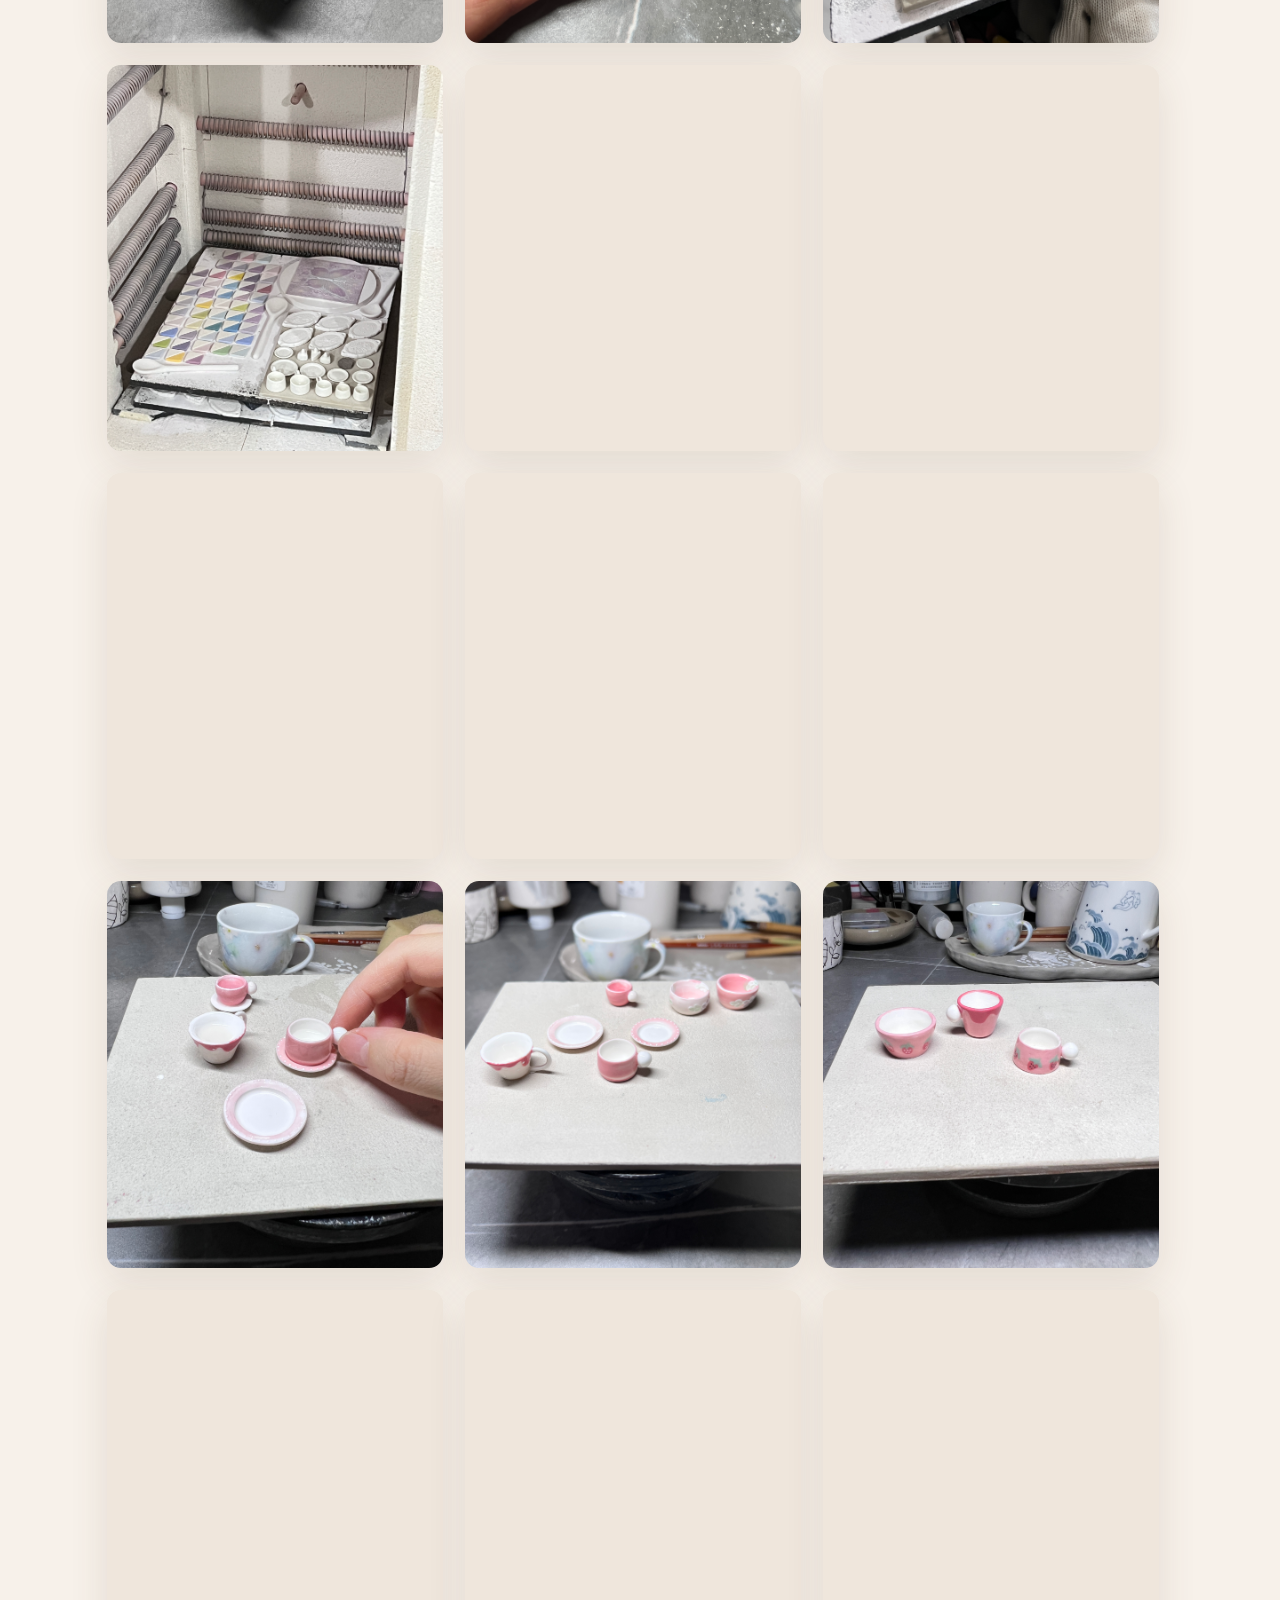
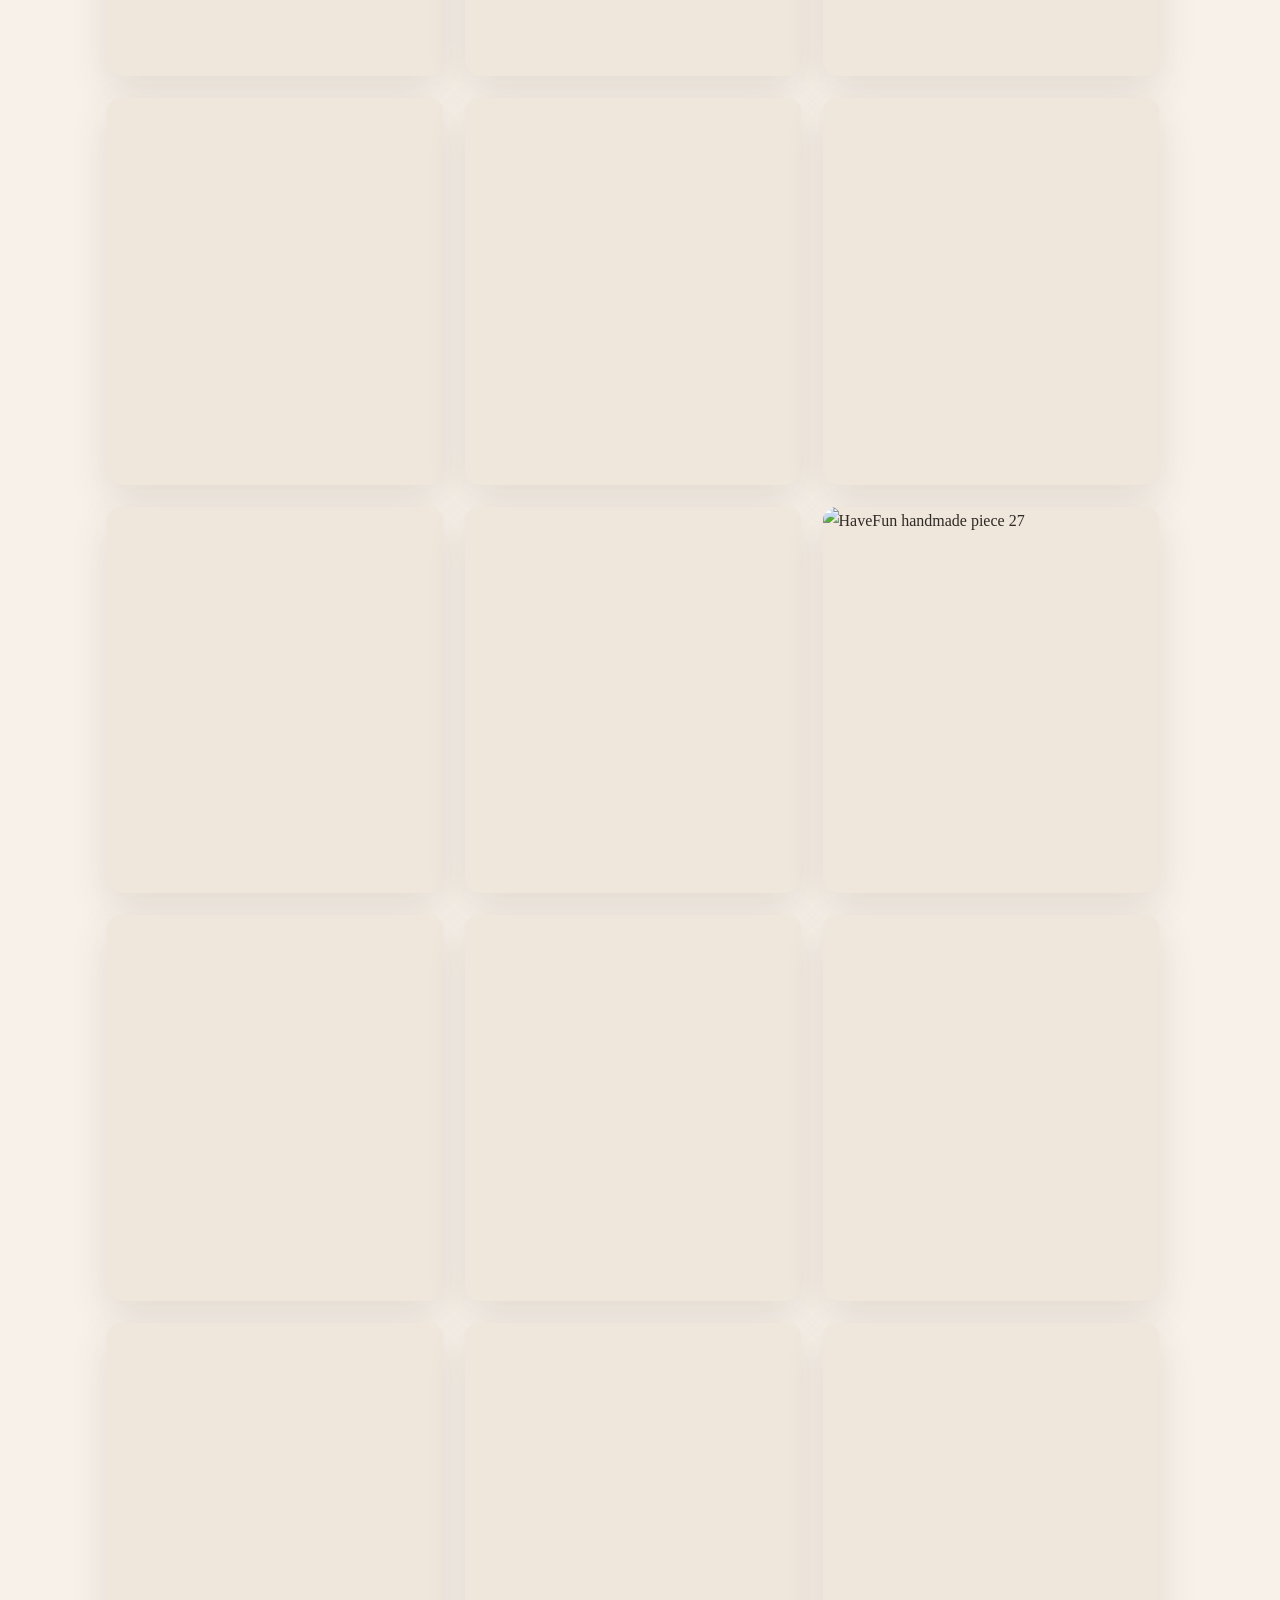
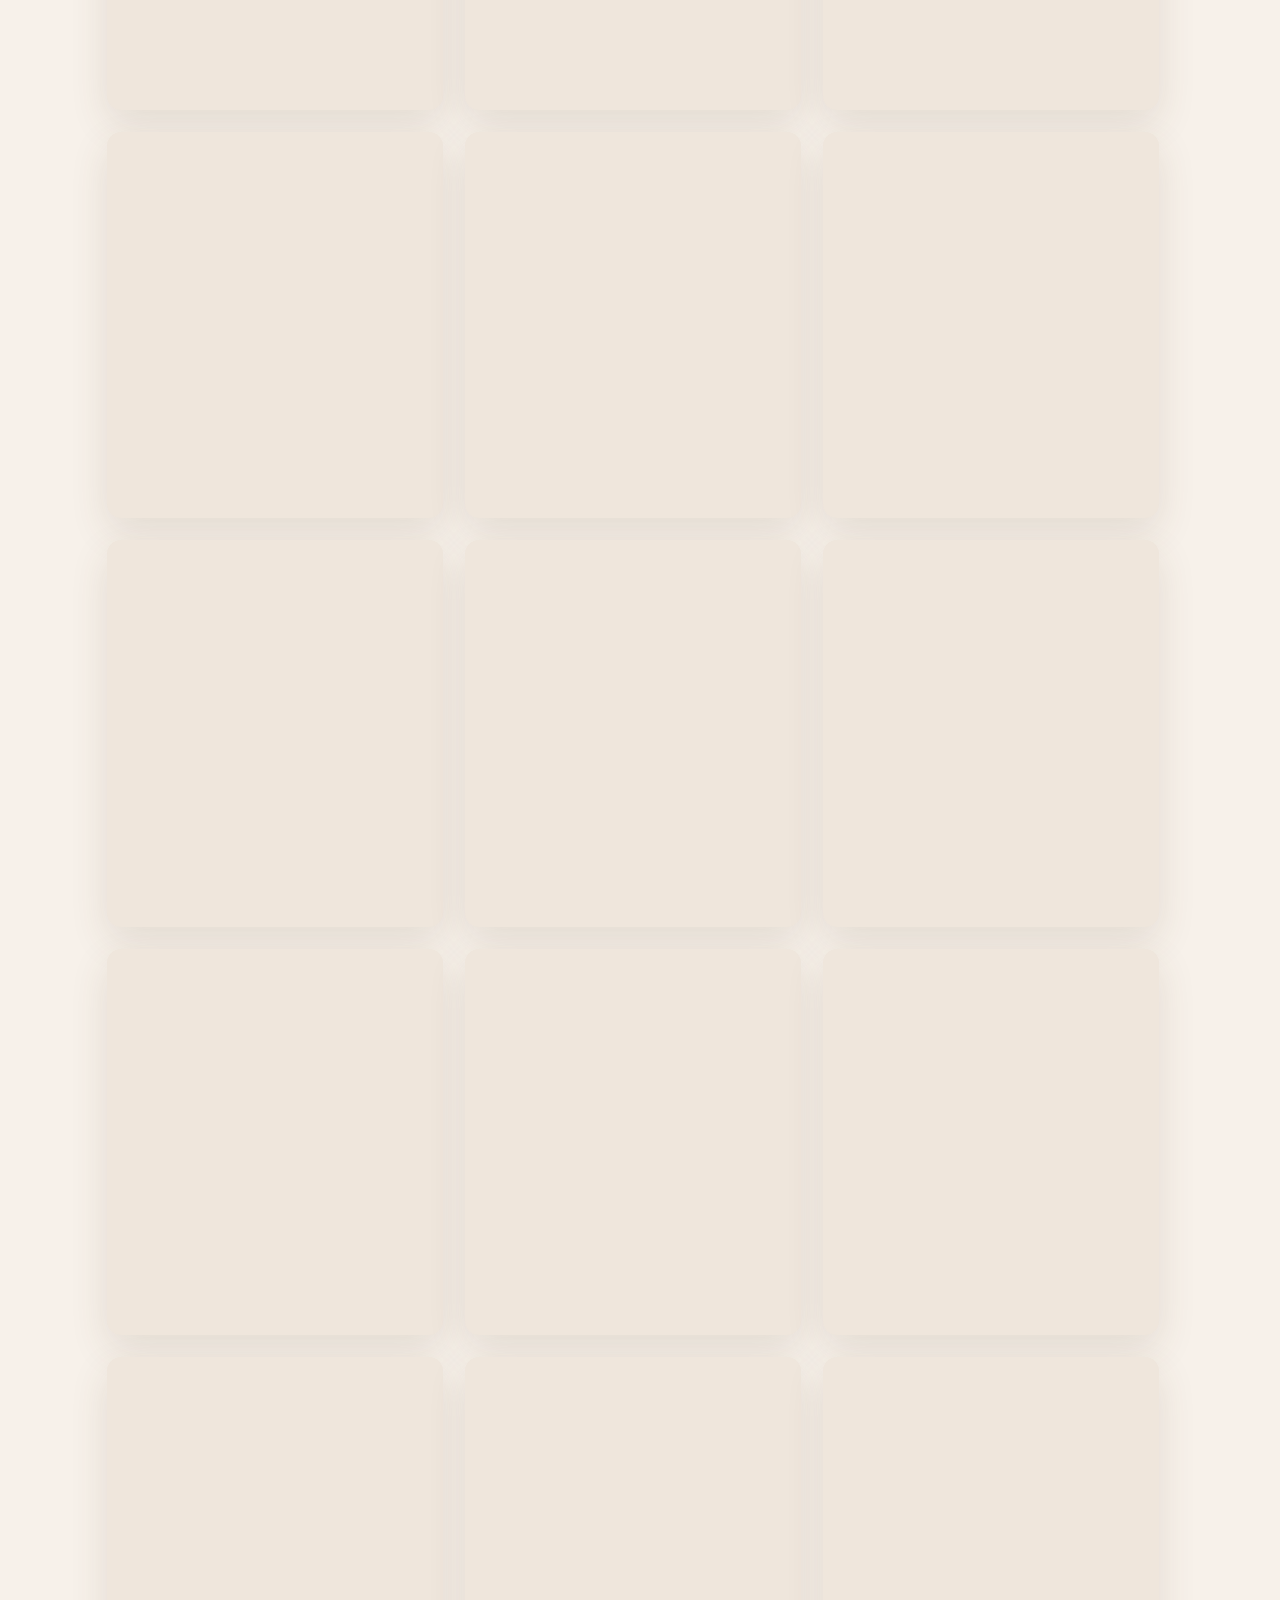
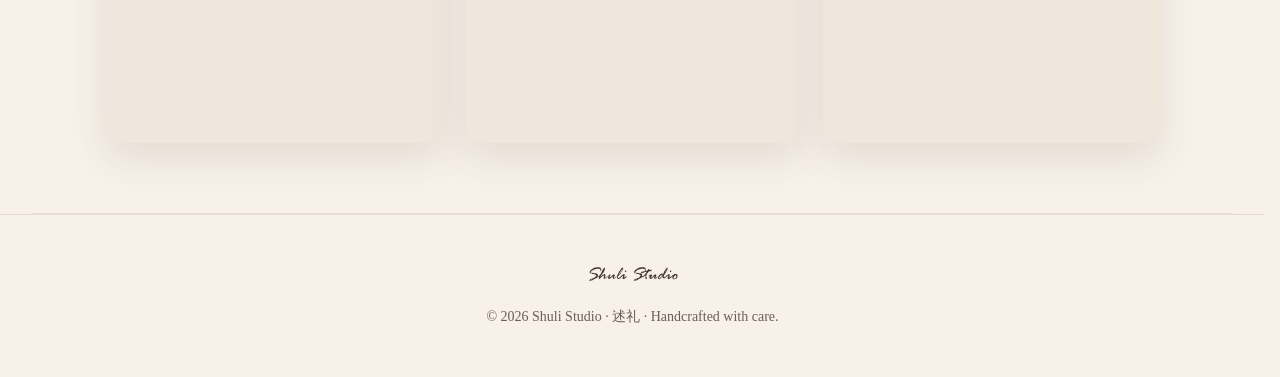
==== commit 3460046b: "Add files via upload" ====
--- a/havefun.html
+++ b/havefun.html
@@ -52,12 +52,12 @@
 
     <section class="section havefun-section">
       <div class="gallery-grid">
-<img src="image/havefun-1.JPG" alt="HaveFun handmade piece 1" decoding="async" />
-<img src="image/havefun-2.JPG" alt="HaveFun handmade piece 2" decoding="async" />
-<img src="image/havefun-3.JPG" alt="HaveFun handmade piece 3" decoding="async" />
-<img src="image/havefun-4.JPG" alt="HaveFun handmade piece 4" decoding="async" />
-<img src="image/havefun-5.JPG" alt="HaveFun handmade piece 5" decoding="async" />
-<img src="image/havefun-6.JPG" alt="HaveFun handmade piece 6" decoding="async" />
+<img src="image/havefun-1.JPG" alt="HaveFun handmade piece 1" loading="eager" decoding="async" />
+<img src="image/havefun-2.JPG" alt="HaveFun handmade piece 2" loading="eager" decoding="async" />
+<img src="image/havefun-3.JPG" alt="HaveFun handmade piece 3" loading="eager" decoding="async" />
+<img src="image/havefun-4.JPG" alt="HaveFun handmade piece 4" loading="eager" decoding="async" />
+<img src="image/havefun-5.JPG" alt="HaveFun handmade piece 5" loading="eager" decoding="async" />
+<img src="image/havefun-6.JPG" alt="HaveFun handmade piece 6" loading="eager" decoding="async" />
 <img src="image/havefun-7.JPG" alt="HaveFun handmade piece 7" loading="lazy" decoding="async" />
 <img src="image/havefun-8.JPG" alt="HaveFun handmade piece 8" loading="lazy" decoding="async" />
 <img src="image/havefun-9.JPG" alt="HaveFun handmade piece 9" loading="lazy" decoding="async" />
@@ -344,4 +344,4 @@
   });
 </script>
 </body>
-</html>
+</html>
--- a/style.css
+++ b/style.css
@@ -298,7 +298,9 @@
 
 .gallery-grid img {
   width: 100%;
+  aspect-ratio: 1 / 1.15;
   height: auto;
+  object-fit: cover;
   display: block;
   border-radius: 14px;
   background: #efe6dc;
@@ -567,8 +569,8 @@
   .about-section {
     grid-template-columns: 1fr;
     gap: 52px;
-    padding-top: 130px;
-    padding-bottom: 130px;
+    padding-top: 155px;
+    padding-bottom: 160px;
   }
 
 .gallery {
@@ -709,7 +711,9 @@
 
 .gallery-grid img {
   width: 100%;
+  aspect-ratio: 1 / 1.15;
   height: auto;
+  object-fit: cover;
   border-radius: 8px;
 }
 
@@ -1020,4 +1024,4 @@
 .gallery-grid img,
 .moment-section .gallery-grid img {
   -webkit-tap-highlight-color: transparent;
-}
+}
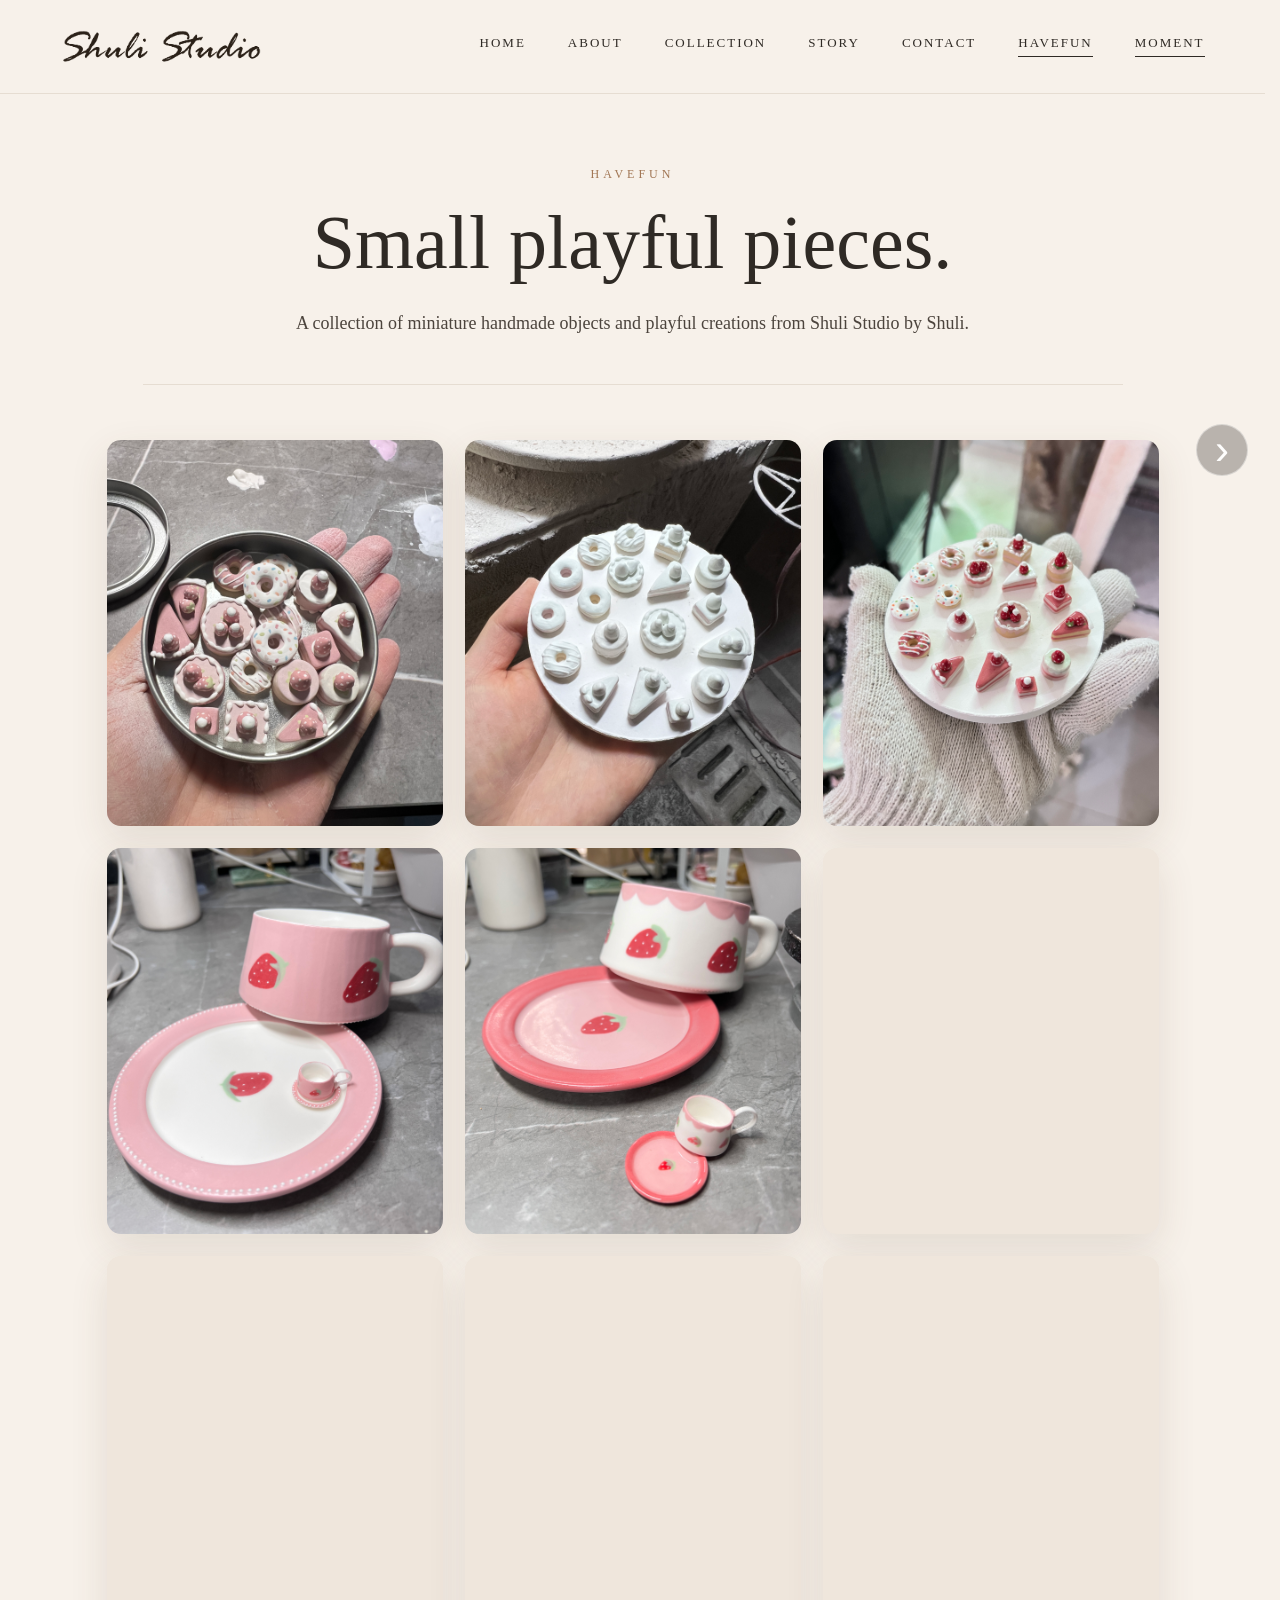
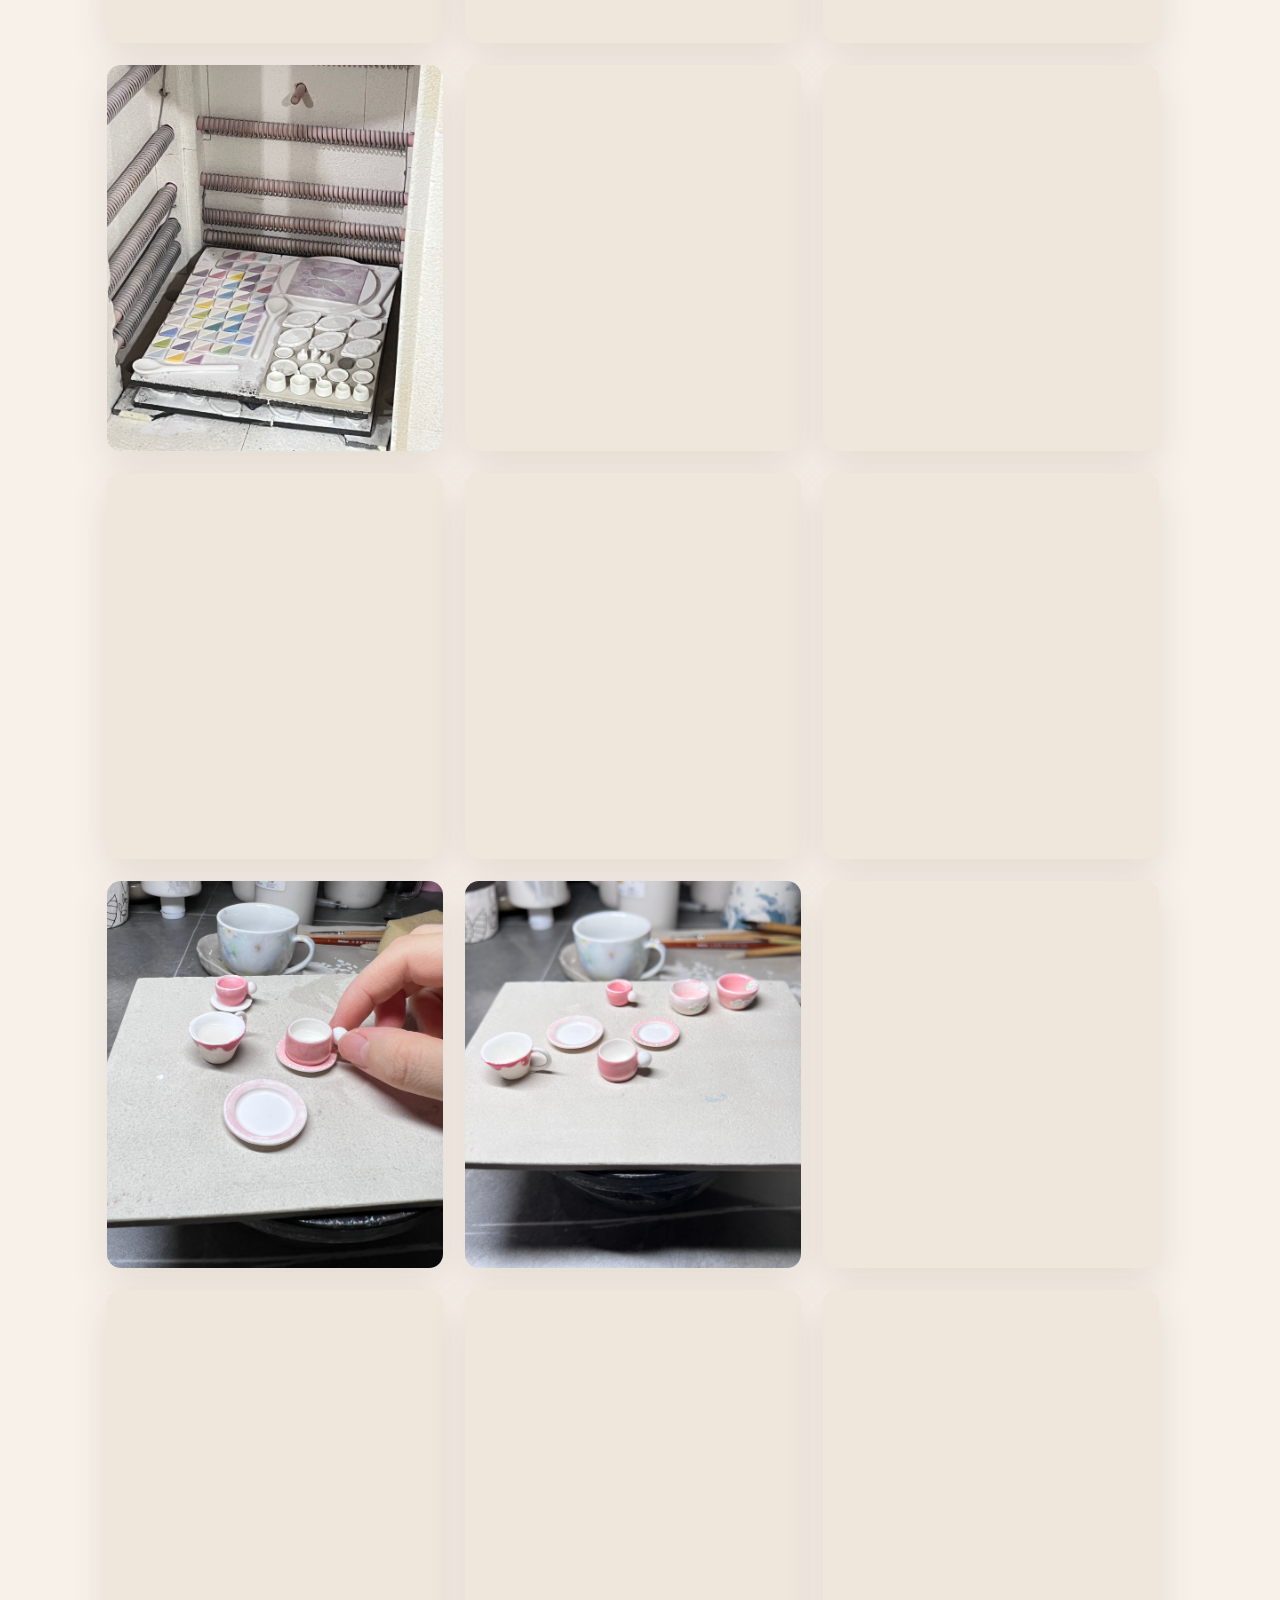
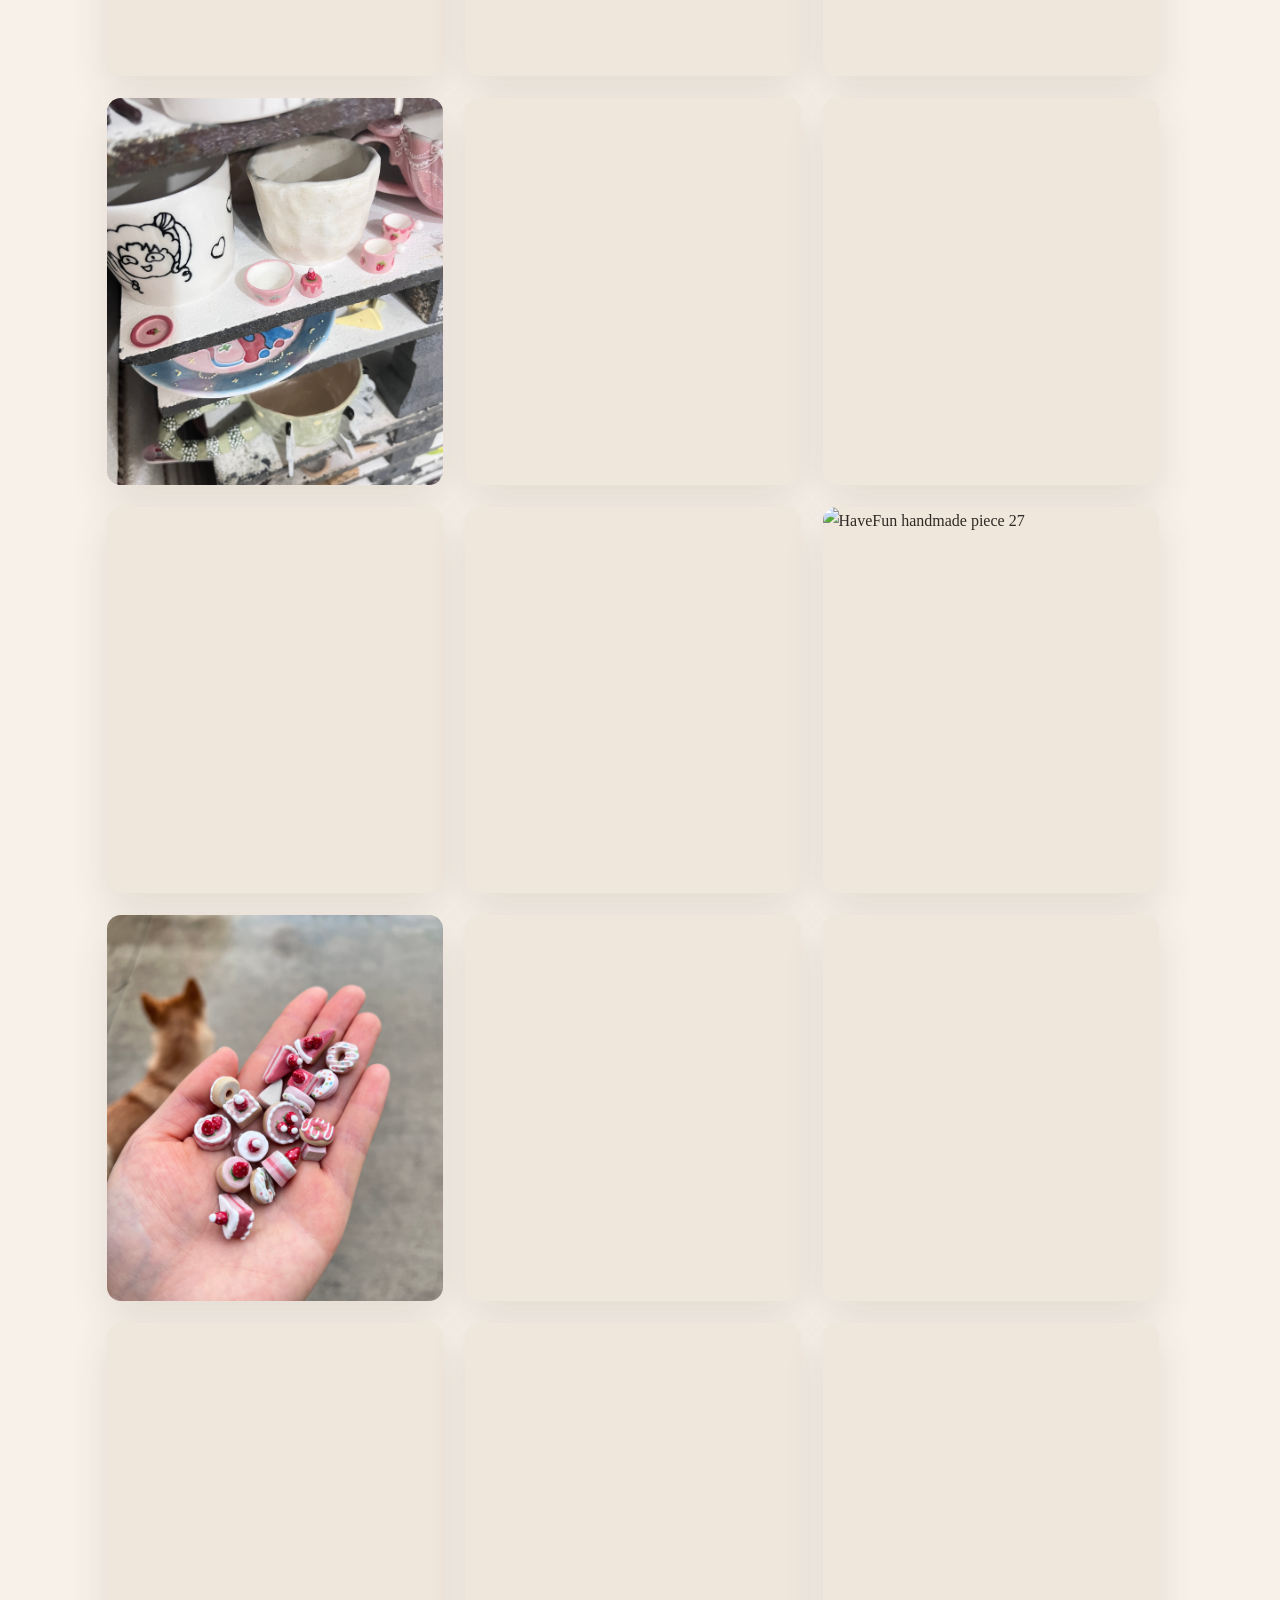
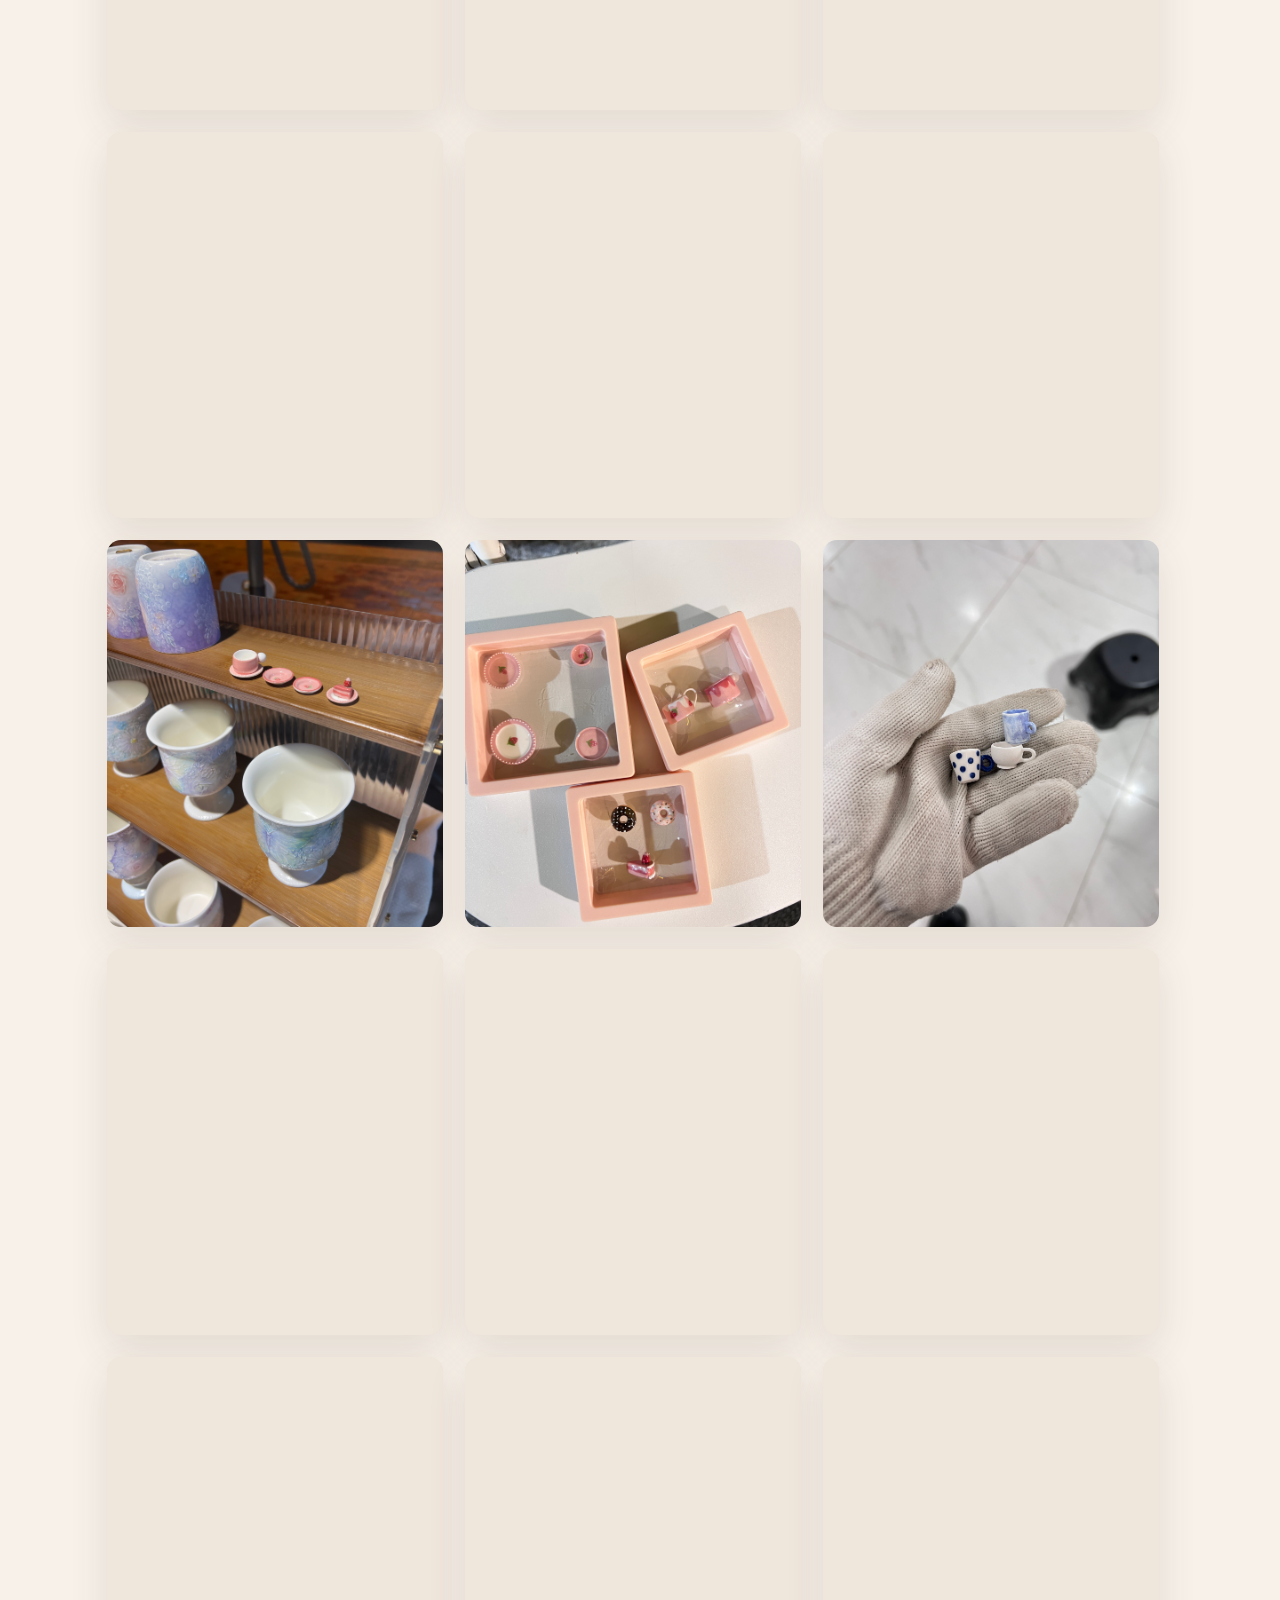
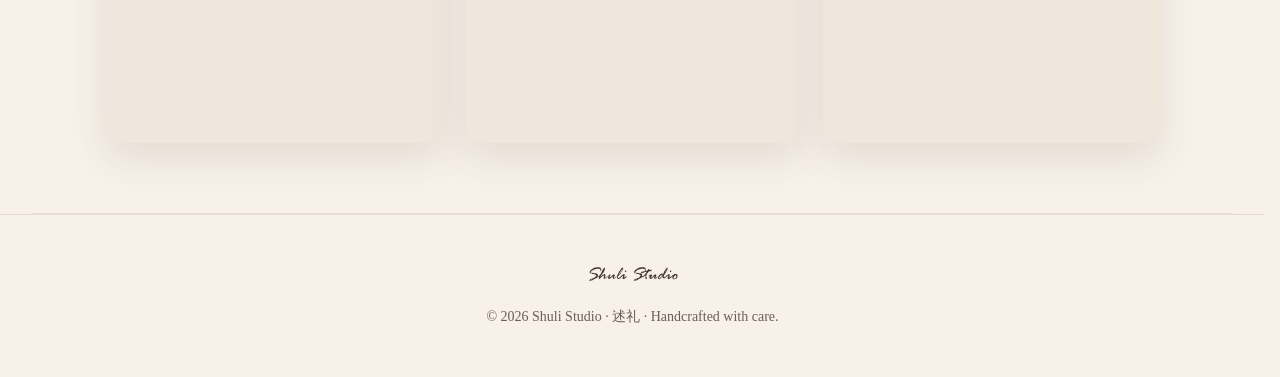
==== commit ed098a43: "Add files via upload" ====
--- a/havefun.html
+++ b/havefun.html
@@ -35,8 +35,8 @@
   <a href="index.html#collection" class="nav-link">Collection</a>
   <a href="index.html#story" class="nav-link">Story</a>
   <a href="index.html#contact" class="nav-link">Contact</a>
-  <a href="havefun.html" class="nav-link active">HaveFun</a>
-  <a href="moment.html" class="nav-link">Moment</a>
+  <a href="havefun.html" class="nav-link active" aria-current="page">HaveFun</a>
+  <a href="moment.html" class="nav-link active" aria-current="page">Moment</a>
 </nav>
     </div>
   </header>
@@ -52,12 +52,12 @@
 
     <section class="section havefun-section">
       <div class="gallery-grid">
-<img src="image/havefun-1.JPG" alt="HaveFun handmade piece 1" loading="eager" decoding="async" />
-<img src="image/havefun-2.JPG" alt="HaveFun handmade piece 2" loading="eager" decoding="async" />
-<img src="image/havefun-3.JPG" alt="HaveFun handmade piece 3" loading="eager" decoding="async" />
-<img src="image/havefun-4.JPG" alt="HaveFun handmade piece 4" loading="eager" decoding="async" />
-<img src="image/havefun-5.JPG" alt="HaveFun handmade piece 5" loading="eager" decoding="async" />
-<img src="image/havefun-6.JPG" alt="HaveFun handmade piece 6" loading="eager" decoding="async" />
+<img src="image/havefun-1.JPG" alt="HaveFun handmade piece 1" decoding="async" />
+<img src="image/havefun-2.JPG" alt="HaveFun handmade piece 2" decoding="async" />
+<img src="image/havefun-3.JPG" alt="HaveFun handmade piece 3" decoding="async" />
+<img src="image/havefun-4.JPG" alt="HaveFun handmade piece 4" loading="lazy" decoding="async" />
+<img src="image/havefun-5.JPG" alt="HaveFun handmade piece 5" loading="lazy" decoding="async" />
+<img src="image/havefun-6.JPG" alt="HaveFun handmade piece 6" loading="lazy" decoding="async" />
 <img src="image/havefun-7.JPG" alt="HaveFun handmade piece 7" loading="lazy" decoding="async" />
 <img src="image/havefun-8.JPG" alt="HaveFun handmade piece 8" loading="lazy" decoding="async" />
 <img src="image/havefun-9.JPG" alt="HaveFun handmade piece 9" loading="lazy" decoding="async" />
@@ -114,7 +114,7 @@
     ‹
   </button>
 
-  <div class="image-modal-slider" id="imageModalSlider">
+  <div class="image-modal-slider"
     <div class="image-modal-track" id="modalImageTrack"></div>
   </div>
 
@@ -153,9 +153,11 @@
       const slide = document.createElement("div");
       slide.className = "image-modal-slide";
 
-      const image = document.createElement("img");
-      image.src = item.src;
-      image.alt = item.alt;
+const image = document.createElement("img");
+image.src = item.src;
+image.alt = item.alt;
+image.loading = "lazy";
+image.decoding = "async";
 
       slide.appendChild(image);
       modalImageTrack.appendChild(slide);
--- a/style.css
+++ b/style.css
@@ -6,9 +6,6 @@
 
 html {
   scrollbar-gutter: stable;
-}
-
-html {
   scroll-behavior: auto;
 }
 
@@ -17,7 +14,6 @@
   background: #f7f1ea;
   color: #2f2a25;
   line-height: 1.7;
-  overflow-y: scroll;
 }
 
 img {
@@ -185,6 +181,14 @@
   max-width: 1200px;
   margin: 0 auto;
   padding: 90px 28px;
+}
+
+#home,
+#about,
+#collection,
+#story,
+#contact {
+  scroll-margin-top: 110px;
 }
 
 .page-hero {
@@ -365,8 +369,12 @@
 
 .contact-section {
   text-align: center;
-  padding-top: 130px;
-  padding-bottom: 170px;
+  padding-top: 110px;
+  padding-bottom: 65px;
+}
+
+.contact-section .section-heading {
+  margin-bottom: 54px;
 }
 
 .contact-links {
@@ -505,11 +513,160 @@
   transition: opacity 0.3s ease;
 }
 
+/* Email popup */
+
+.email-popup {
+  position: fixed;
+  inset: 0;
+  width: 100vw;
+  height: 100dvh;
+  padding: 24px;
+
+  display: flex;
+  align-items: center;
+  justify-content: center;
+
+  background: rgba(47, 42, 37, 0.35);
+  z-index: 9999;
+
+  opacity: 0;
+  visibility: hidden;
+  pointer-events: none;
+
+  transition:
+    opacity 0.45s ease,
+    visibility 0.45s ease;
+}
+
+.email-popup.show {
+  opacity: 1;
+  visibility: visible;
+  pointer-events: auto;
+}
+
+.email-popup-content {
+  position: relative;
+  width: 100%;
+  max-width: 390px;
+  padding: 38px 30px 32px;
+
+  background: #f7f1ea;
+  border: 1px solid #d8c9ba;
+  border-radius: 24px;
+  box-shadow: 0 24px 70px rgba(47, 42, 37, 0.22);
+
+  text-align: center;
+
+  opacity: 0;
+  transform: scale(0.98);
+
+  transition:
+    opacity 0.45s ease,
+    transform 0.45s ease;
+}
+
+.email-popup.show .email-popup-content {
+  opacity: 1;
+  transform: scale(1);
+}
+
+.email-close {
+  position: absolute;
+  top: 14px;
+  right: 16px;
+
+  border: none;
+  background: transparent;
+  color: #2f2a25;
+
+  font-size: 28px;
+  line-height: 1;
+  cursor: pointer;
+}
+
+.email-popup-label {
+  margin-bottom: 10px;
+
+  color: #a17654;
+  font-size: 12px;
+  letter-spacing: 3px;
+  text-transform: uppercase;
+}
+
+.email-address {
+  margin-bottom: 24px;
+
+  color: #2f2a25;
+  font-size: 19px;
+  overflow-wrap: anywhere;
+}
+
+.email-popup-actions {
+  display: grid;
+  grid-template-columns: 1fr 1fr;
+  gap: 12px;
+}
+
+.email-option-button {
+  min-height: 48px;
+  padding: 0 16px;
+
+  display: flex;
+  align-items: center;
+  justify-content: center;
+
+  border: 1px solid #2f2a25;
+  background: transparent;
+  color: #2f2a25;
+
+  font-family: Georgia, "Times New Roman", serif;
+  font-size: 11px;
+  letter-spacing: 1.5px;
+  text-transform: uppercase;
+
+  cursor: pointer;
+
+  transition:
+    background-color 0.3s ease,
+    color 0.3s ease;
+}
+
+.email-option-button:hover {
+  background: #2f2a25;
+  color: #f7f1ea;
+}
+
+.email-copy-message {
+  margin-top: 16px;
+
+  color: #a17654;
+  font-size: 13px;
+
+  opacity: 0;
+  transition: opacity 0.3s ease;
+}
+
+@media (max-width: 600px) {
+  .email-popup-content {
+    max-width: 340px;
+    padding: 36px 22px 28px;
+  }
+
+  .email-popup-actions {
+    grid-template-columns: 1fr;
+  }
+
+  .email-option-button {
+    width: 100%;
+  }
+}
+
 /* Footer */
 
 .site-footer {
   border-top: 1px solid #e6ddd2;
   padding: 48px 28px;
+  background: #f7f1ea;
   text-align: center;
   color: #6a5f56;
   font-size: 14px;
@@ -570,7 +727,7 @@
     grid-template-columns: 1fr;
     gap: 52px;
     padding-top: 155px;
-    padding-bottom: 160px;
+    padding-bottom: 180px;
   }
 
 .gallery {
@@ -606,15 +763,6 @@
   .story-text p {
     font-size: 16.5px;
   }
-}
-
-.contact-section {
-  padding-top: 190px;
-  padding-bottom: 240px;
-}
-
-.contact-section .section-heading {
-  margin-bottom: 60px;
 }
 
 /* Mobile */
@@ -627,6 +775,14 @@
   right: 0;
   background: #f7f1ea;
   z-index: 1000;
+}
+
+#home,
+#about,
+#collection,
+#story,
+#contact {
+  scroll-margin-top: 145px;
 }
 
 body {
@@ -758,12 +914,8 @@
 }
 
 .contact-section {
-  padding-top: 70px;
-  padding-bottom: 70px;
-}
-
-.wechat-card {
-  max-width: 100%;
+  padding-top: 82px;
+  padding-bottom: 88px;
 }
 
 .wechat-qr {
@@ -772,45 +924,21 @@
 }
 }
 
-/* Moment page: keep images in left-to-right order */
+/* Moment page */
 
 .moment-section .gallery-grid {
-  display: grid;
-  grid-template-columns: repeat(3, 1fr);
   gap: 18px;
-  max-width: 1100px;
-  margin: 0 auto;
-  padding: 0 24px;
-}
-
-.moment-section .gallery-grid img {
-  width: 100%;
-  aspect-ratio: 1 / 1.15;
-  object-fit: cover;
-  display: block;
-  border-radius: 14px;
-  background: #efe6dc;
-  box-shadow: 0 14px 38px rgba(88, 65, 45, 0.12);
-  transition: transform 0.5s ease, box-shadow 0.5s ease;
-  cursor: pointer;
-}
-
-.moment-section .gallery-grid img:hover {
-  transform: translateY(-5px);
-  box-shadow: 0 22px 52px rgba(88, 65, 45, 0.18);
+}
+
+@media (max-width: 900px) {
+  .moment-section .gallery-grid {
+    gap: 8px;
+  }
 }
 
 @media (max-width: 600px) {
   .moment-section .gallery-grid {
-    grid-template-columns: repeat(3, 1fr);
     gap: 8px;
-    padding: 0;
-    margin: 8px auto 20px;
-  }
-
-  .moment-section .gallery-grid img {
-    aspect-ratio: 1 / 1.15;
-    border-radius: 8px;
   }
 }
 
@@ -1024,4 +1152,272 @@
 .gallery-grid img,
 .moment-section .gallery-grid img {
   -webkit-tap-highlight-color: transparent;
+}
+
+/* ==================================================
+   Standalone enquiry section
+   ================================================== */
+
+.enquiry-section {
+  width: 100%;
+  padding: 38px 28px 70px;
+  background: #f7f1ea;
+}
+
+.enquiry-inner {
+  width: 100%;
+  max-width: 1040px;
+  margin: 0 auto;
+  padding: 52px 60px;
+
+display: grid;
+grid-template-columns: 0.62fr 1.38fr;
+gap: 48px;
+align-items: center;
+
+  background: #efe6dc;
+  border-radius: 28px;
+}
+
+.enquiry-heading {
+  max-width: 330px;
+}
+
+.enquiry-heading h2 {
+  margin: 0 0 14px;
+
+  font-size: clamp(32px, 3.2vw, 44px);
+  line-height: 1.05;
+  font-weight: 400;
+  letter-spacing: -0.02em;
+  color: #2f2a25;
+}
+
+.enquiry-heading > p:last-child {
+  max-width: 280px;
+  font-size: 14px;
+  line-height: 1.65;
+  color: #665c53;
+}
+
+.enquiry-heading::after {
+  content: "";
+  display: block;
+  width: 46px;
+  height: 1px;
+  margin-top: 24px;
+  background: #a17654;
+  opacity: 0.65;
+}
+
+.enquiry-form {
+  width: 100%;
+}
+
+.enquiry-row {
+  display: grid;
+  grid-template-columns: repeat(2, minmax(0, 1fr));
+  gap: 34px;
+}
+
+.form-field {
+  margin-bottom: 23px;
+}
+
+.form-field label {
+  display: flex;
+  align-items: center;
+  justify-content: space-between;
+
+  margin-bottom: 6px;
+
+  color: #463e37;
+  font-family: Georgia, "Times New Roman", serif;
+  font-size: 11px;
+  line-height: 1;
+  letter-spacing: 2px;
+  text-transform: uppercase;
+}
+
+.enquiry-form .form-field > label {
+  position: absolute;
+  width: 1px;
+  height: 1px;
+  padding: 0;
+  margin: -1px;
+  overflow: hidden;
+  clip: rect(0, 0, 0, 0);
+  white-space: nowrap;
+  border: 0;
+}
+
+.form-field label span {
+  color: #988a7e;
+  font-size: 9px;
+  letter-spacing: 1.4px;
+}
+
+.form-field input,
+.form-field textarea {
+  width: 100%;
+
+  border: 0;
+  border-bottom: 1px solid #aa998a;
+  border-radius: 0;
+  outline: none;
+
+  background: transparent;
+  color: #2f2a25;
+
+  font-family: Georgia, "Times New Roman", serif;
+  font-size: 16px;
+
+  transition:
+    border-color 0.35s ease,
+    background-color 0.35s ease;
+}
+
+.form-field input {
+  height: 44px;
+  padding: 0 2px;
+}
+
+.form-field textarea {
+  height: 44px;
+  min-height: 44px;
+  padding: 10px 2px;
+  line-height: 1.5;
+  resize: none;
+  overflow: hidden;
+}
+
+.form-field input::placeholder,
+.form-field textarea::placeholder {
+  color: #94877c;
+  opacity: 1;
+}
+
+.form-field input:focus,
+.form-field textarea:focus {
+  border-bottom-color: #2f2a25;
+}
+
+.form-field-message {
+  margin-bottom: 20px;
+}
+
+.enquiry-submit-row {
+  display: flex;
+  justify-content: flex-end;
+}
+
+.enquiry-submit-row button {
+  min-width: 170px;
+  height: 48px;
+  padding: 0 24px;
+
+  display: inline-flex;
+  align-items: center;
+  justify-content: center;
+
+  border: 1px solid #2f2a25;
+  border-radius: 0;
+
+  background: transparent;
+  color: #2f2a25;
+
+  font-family: Georgia, "Times New Roman", serif;
+  font-size: 11px;
+  letter-spacing: 2px;
+  text-transform: uppercase;
+
+  cursor: pointer;
+  transition:
+    background-color 0.4s ease,
+    color 0.4s ease;
+}
+
+.enquiry-submit-row button:hover {
+  background: #2f2a25;
+  color: #f7f1ea;
+}
+
+/* Enquiry section — tablet */
+
+@media (max-width: 900px) {
+  .enquiry-section {
+    padding: 80px 44px;
+  }
+
+.enquiry-inner {
+  grid-template-columns: 1fr;
+  gap: 44px;
+  max-width: 700px;
+  padding: 54px 46px;
+}
+
+  .enquiry-heading {
+    max-width: 560px;
+  }
+
+  .enquiry-heading > p:last-child {
+    max-width: 520px;
+  }
+}
+
+
+/* Enquiry section — mobile */
+
+@media (max-width: 600px) {
+.enquiry-section {
+  padding: 70px 20px;
+}
+
+.enquiry-inner {
+  gap: 34px;
+  padding: 42px 24px;
+  border-radius: 20px;
+}
+
+  .enquiry-heading h2 {
+    margin-bottom: 16px;
+    font-size: 35px;
+    line-height: 1.08;
+  }
+
+  .enquiry-heading > p:last-child {
+    font-size: 15px;
+  }
+
+  .enquiry-row {
+    grid-template-columns: 1fr;
+    gap: 0;
+  }
+
+  .form-field {
+    margin-bottom: 23px;
+  }
+
+  .form-field input {
+    height: 44px;
+    font-size: 15px;
+  }
+
+.form-field textarea {
+  height: 44px;
+  min-height: 44px;
+  font-size: 15px;
+}
+
+  .enquiry-submit-row {
+    align-items: stretch;
+    flex-direction: column;
+    gap: 16px;
+  }
+
+  .enquiry-submit-row button {
+    width: 100%;
+    min-width: 0;
+    height: 50px;
+  }
 }
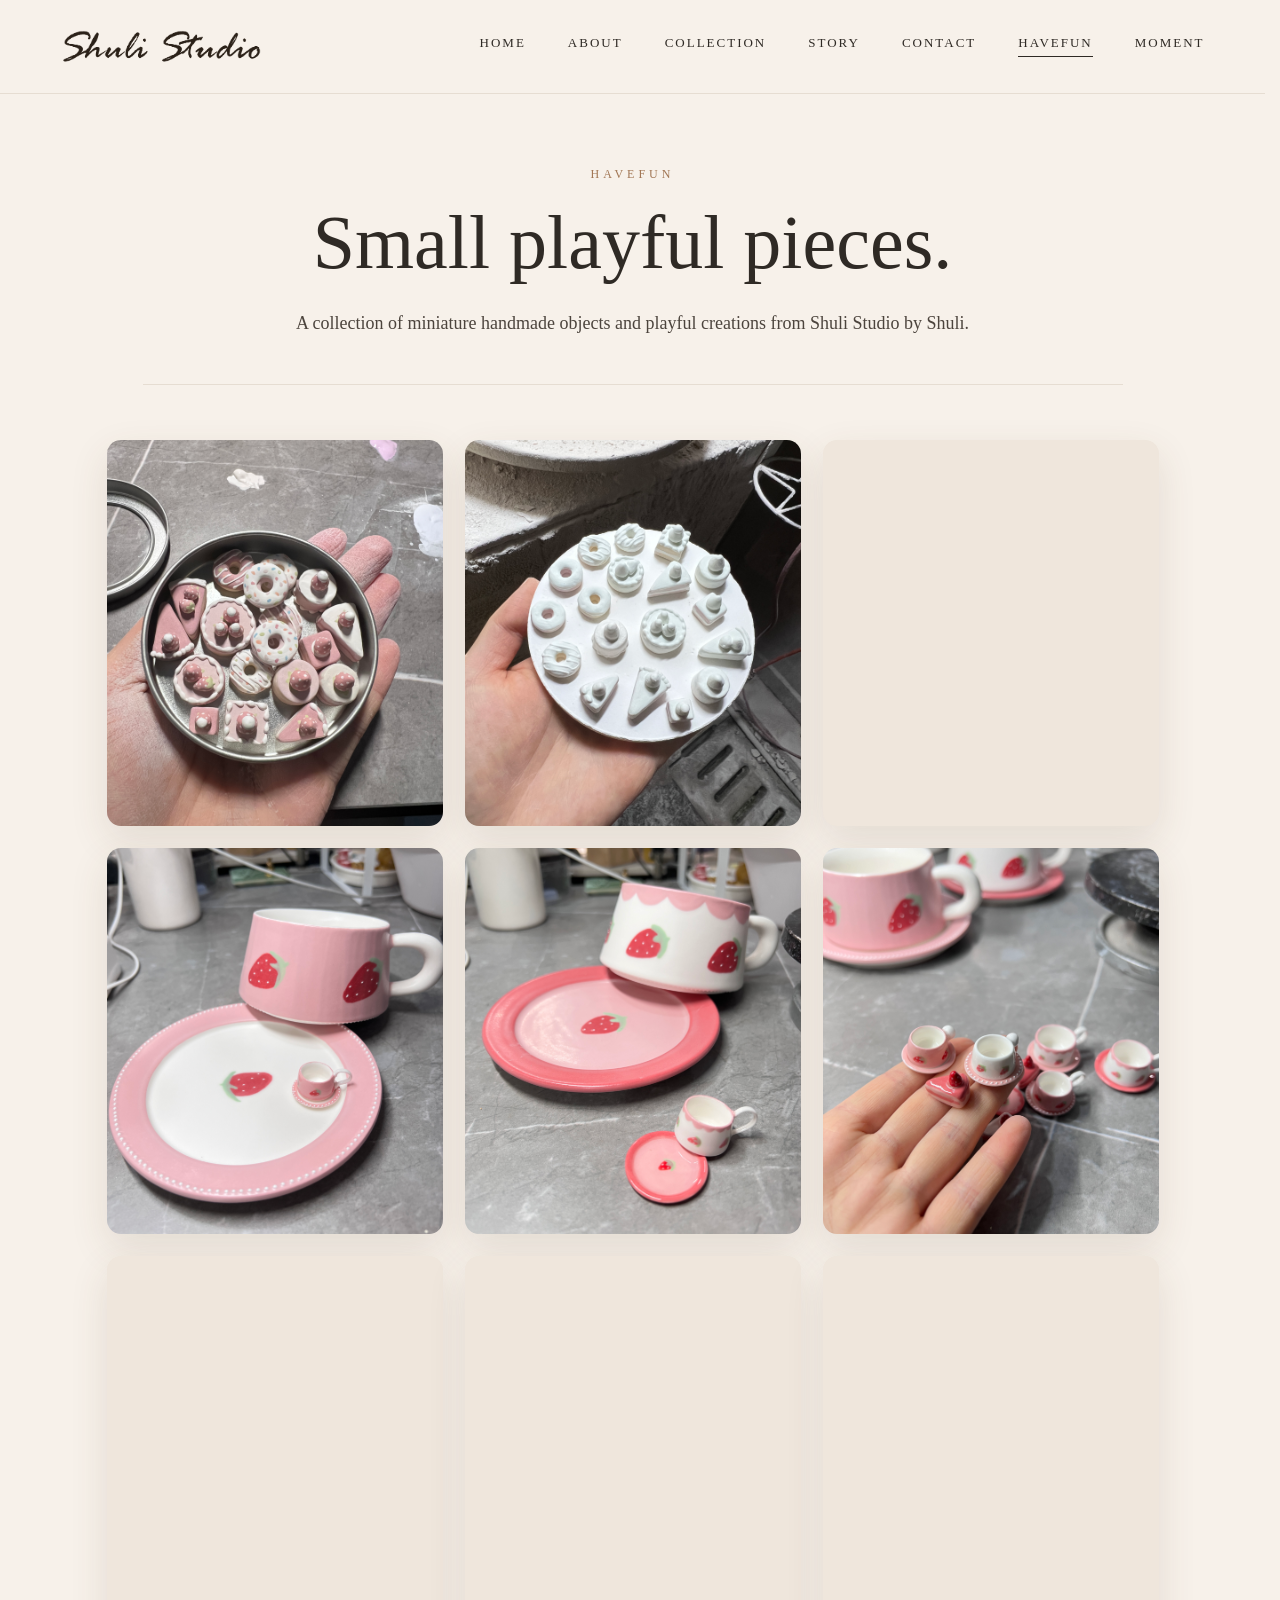
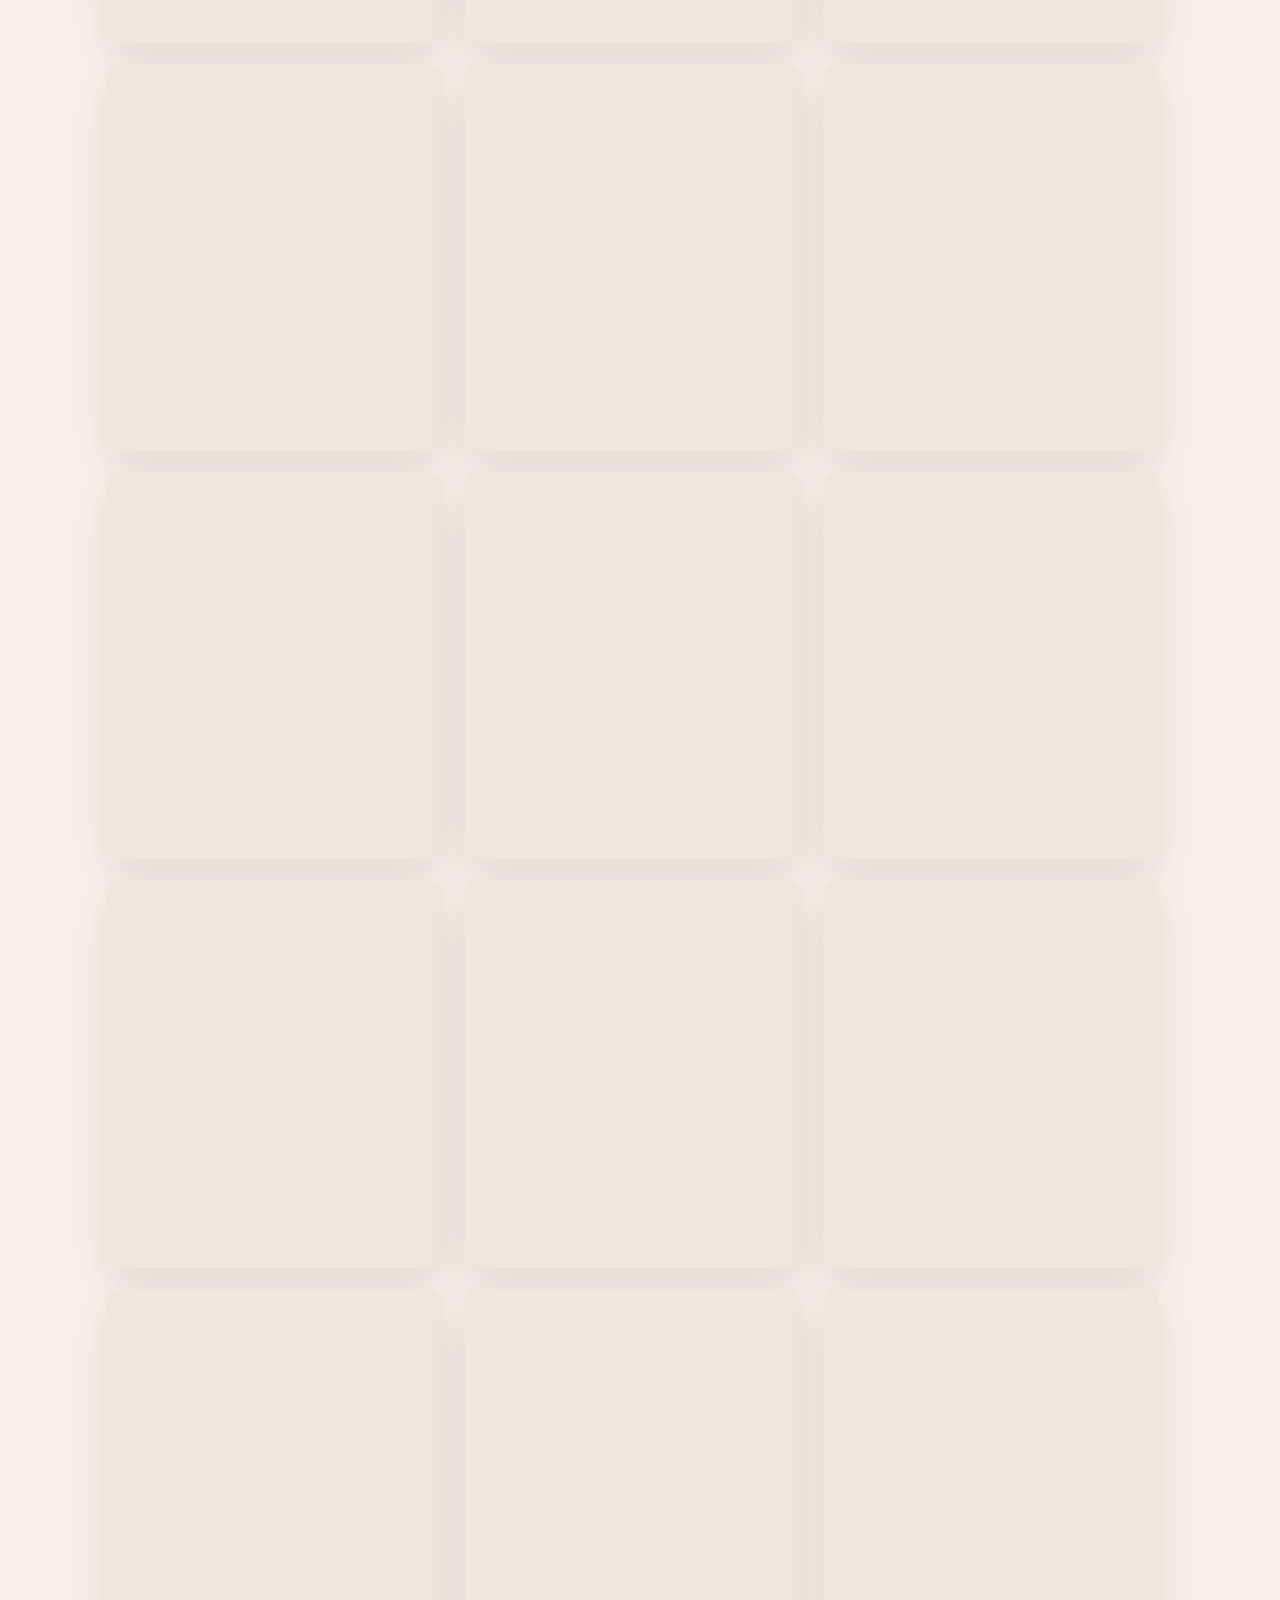
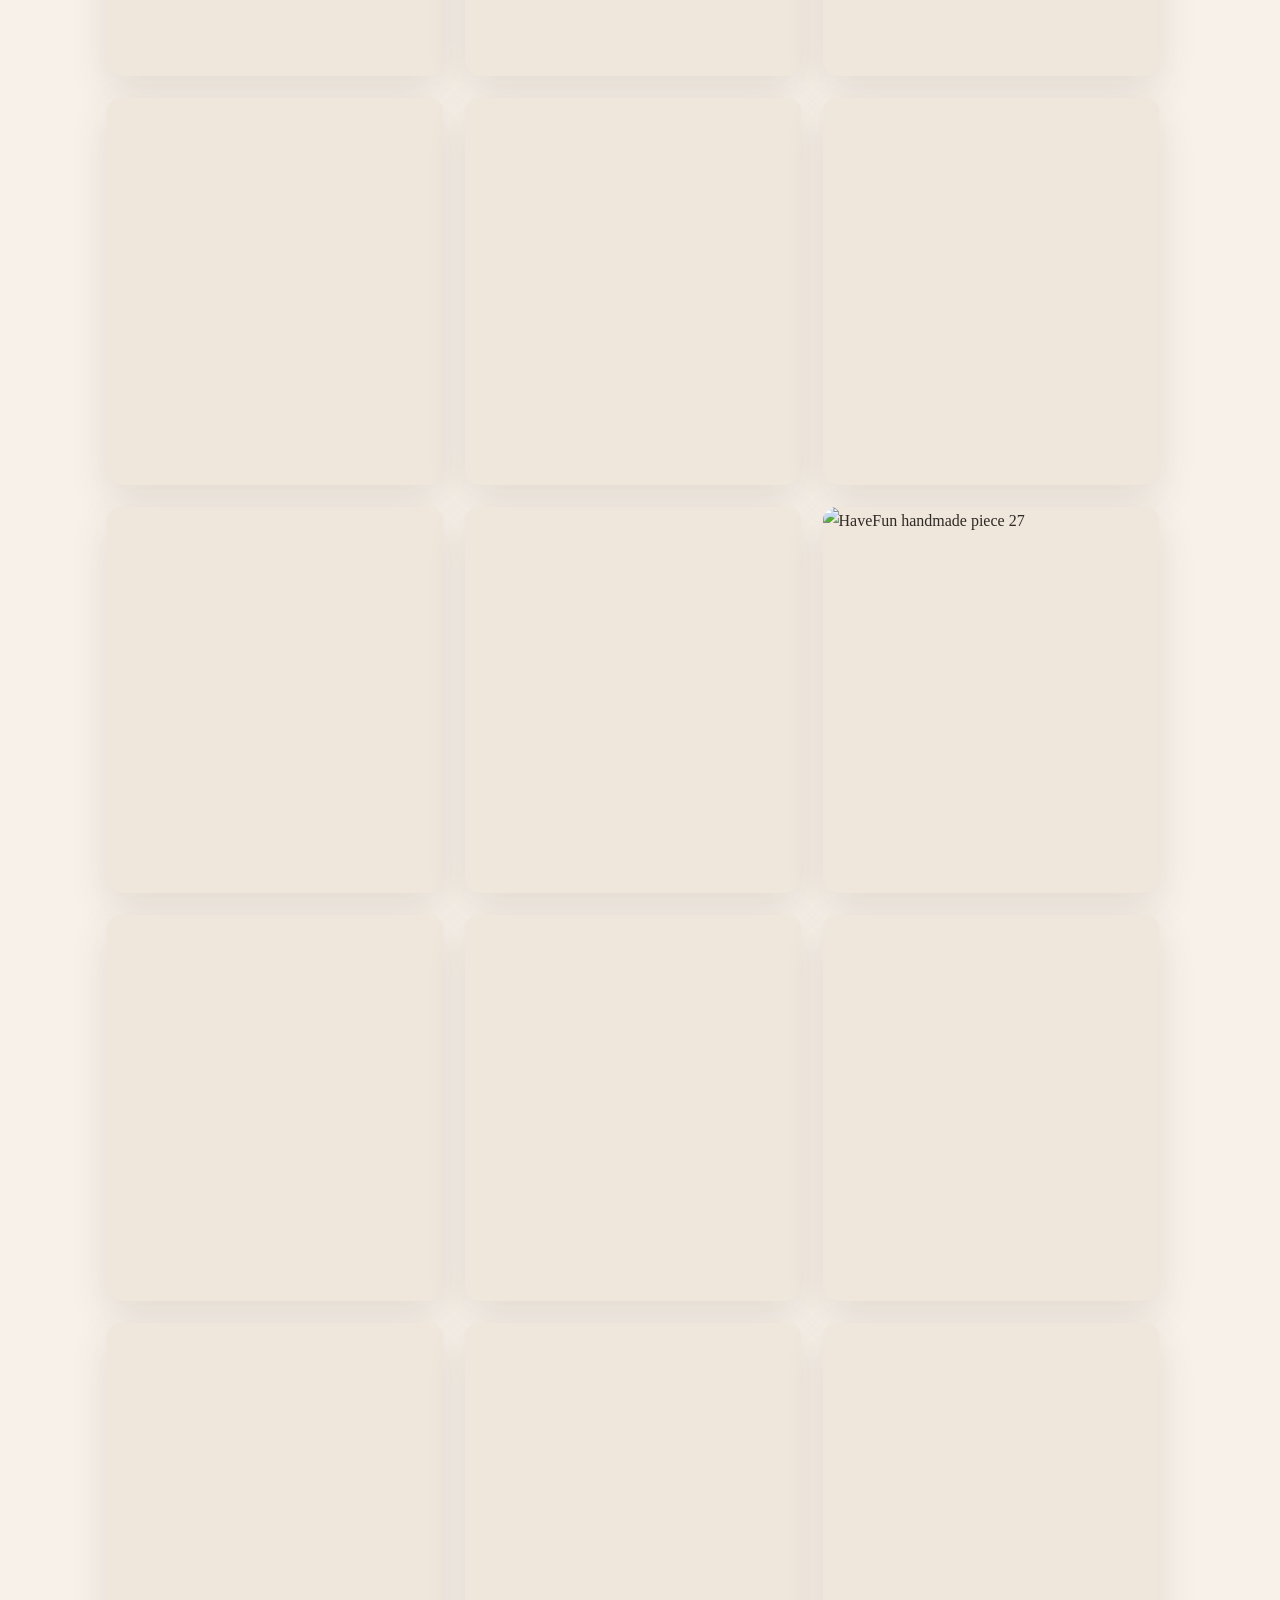
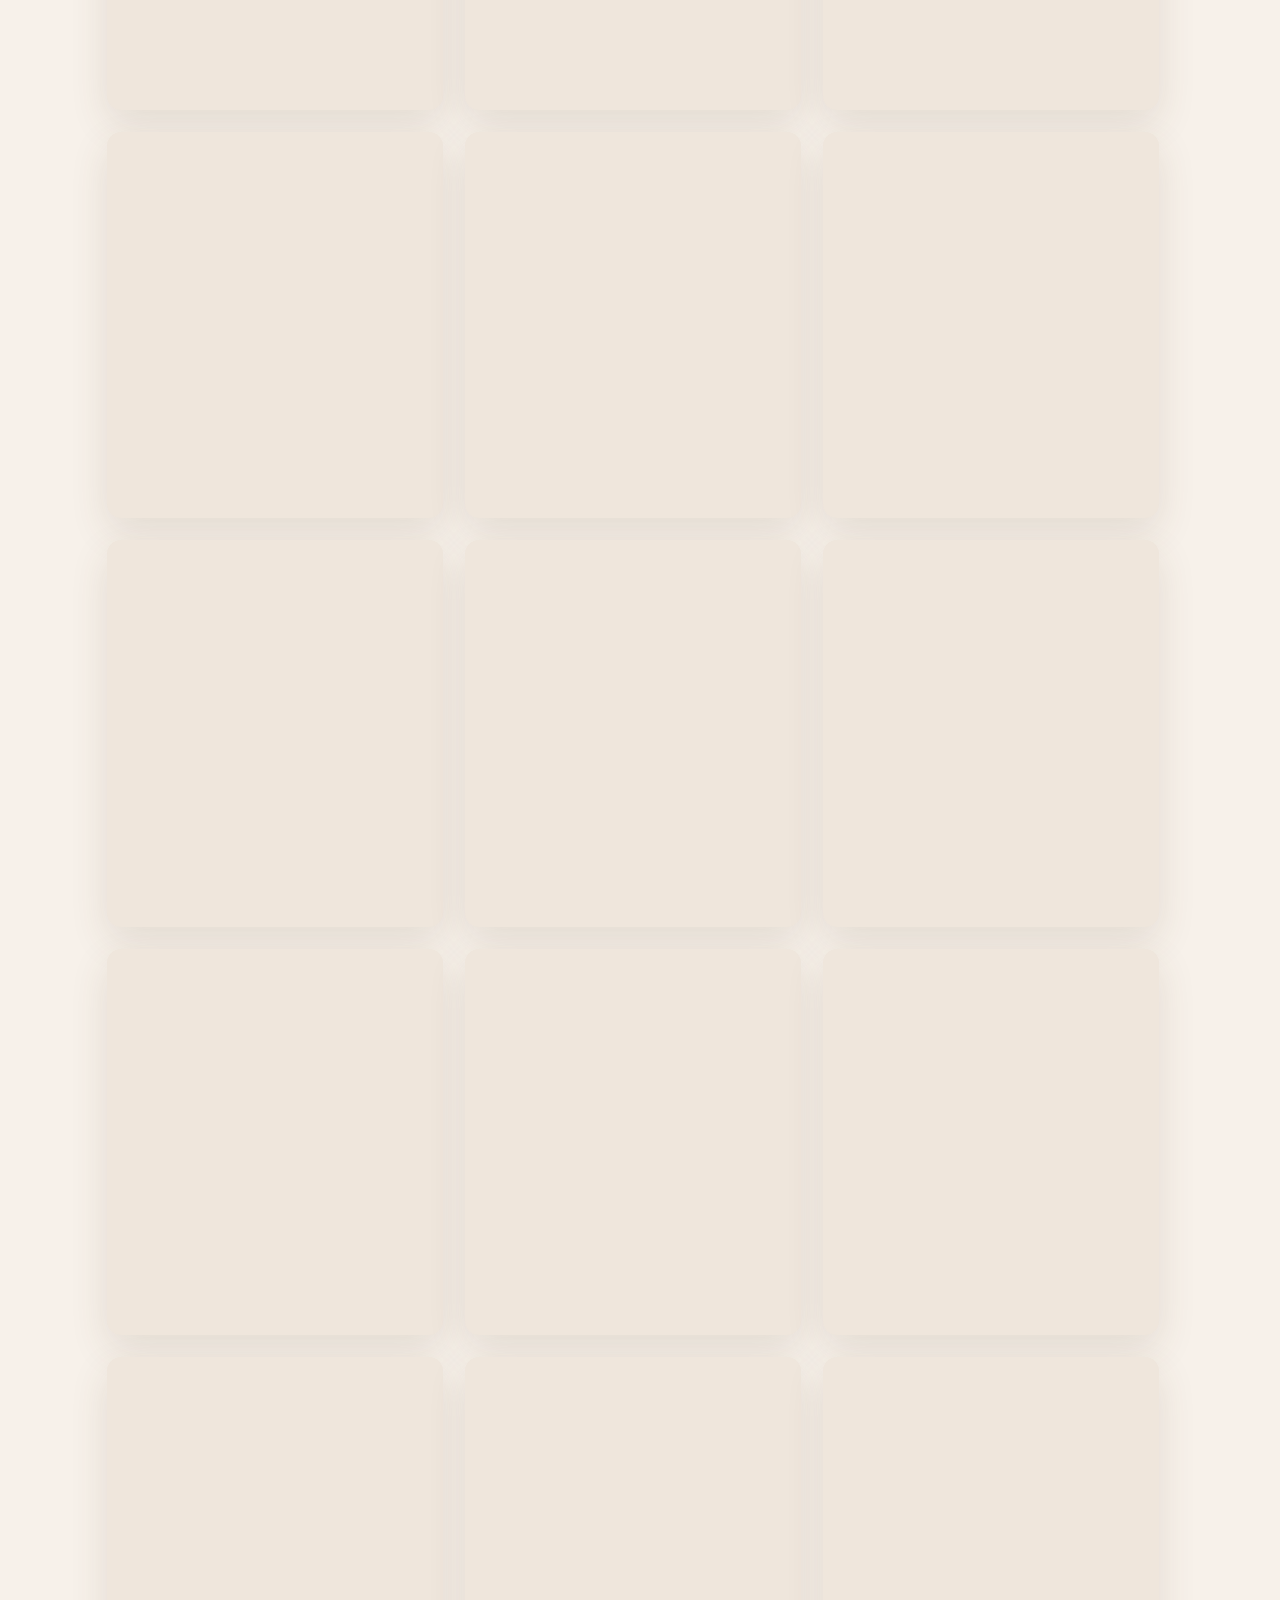
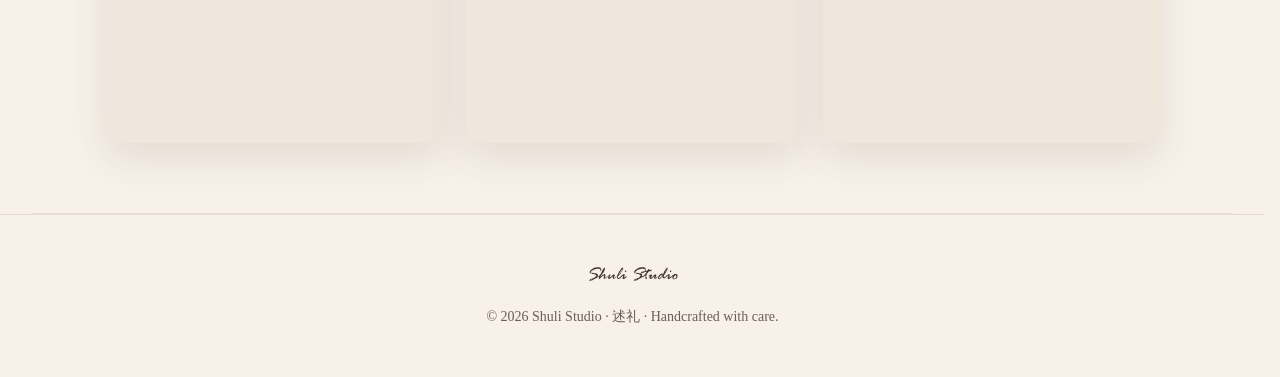
==== commit b0b62cfa: "Add files via upload" ====
--- a/havefun.html
+++ b/havefun.html
@@ -36,7 +36,7 @@
   <a href="index.html#story" class="nav-link">Story</a>
   <a href="index.html#contact" class="nav-link">Contact</a>
   <a href="havefun.html" class="nav-link active" aria-current="page">HaveFun</a>
-  <a href="moment.html" class="nav-link active" aria-current="page">Moment</a>
+  <a href="moment.html" class="nav-link">Moment</a>
 </nav>
     </div>
   </header>
@@ -108,17 +108,34 @@
   </footer>
 
 <div id="imageModal" class="image-modal">
-  <button class="image-modal-close" type="button" aria-label="Close image">&times;</button>
-
-  <button class="image-modal-arrow image-modal-prev" type="button" aria-label="Previous image">
+  <button
+    class="image-modal-close"
+    type="button"
+    aria-label="Close image"
+  >
+    &times;
+  </button>
+
+  <button
+    class="image-modal-arrow image-modal-prev"
+    type="button"
+    aria-label="Previous image"
+  >
     ‹
   </button>
 
-  <div class="image-modal-slider"
-    <div class="image-modal-track" id="modalImageTrack"></div>
+  <div class="image-modal-slider">
+    <div
+      class="image-modal-track"
+      id="modalImageTrack"
+    ></div>
   </div>
 
-  <button class="image-modal-arrow image-modal-next" type="button" aria-label="Next image">
+  <button
+    class="image-modal-arrow image-modal-next"
+    type="button"
+    aria-label="Next image"
+  >
     ›
   </button>
 </div>
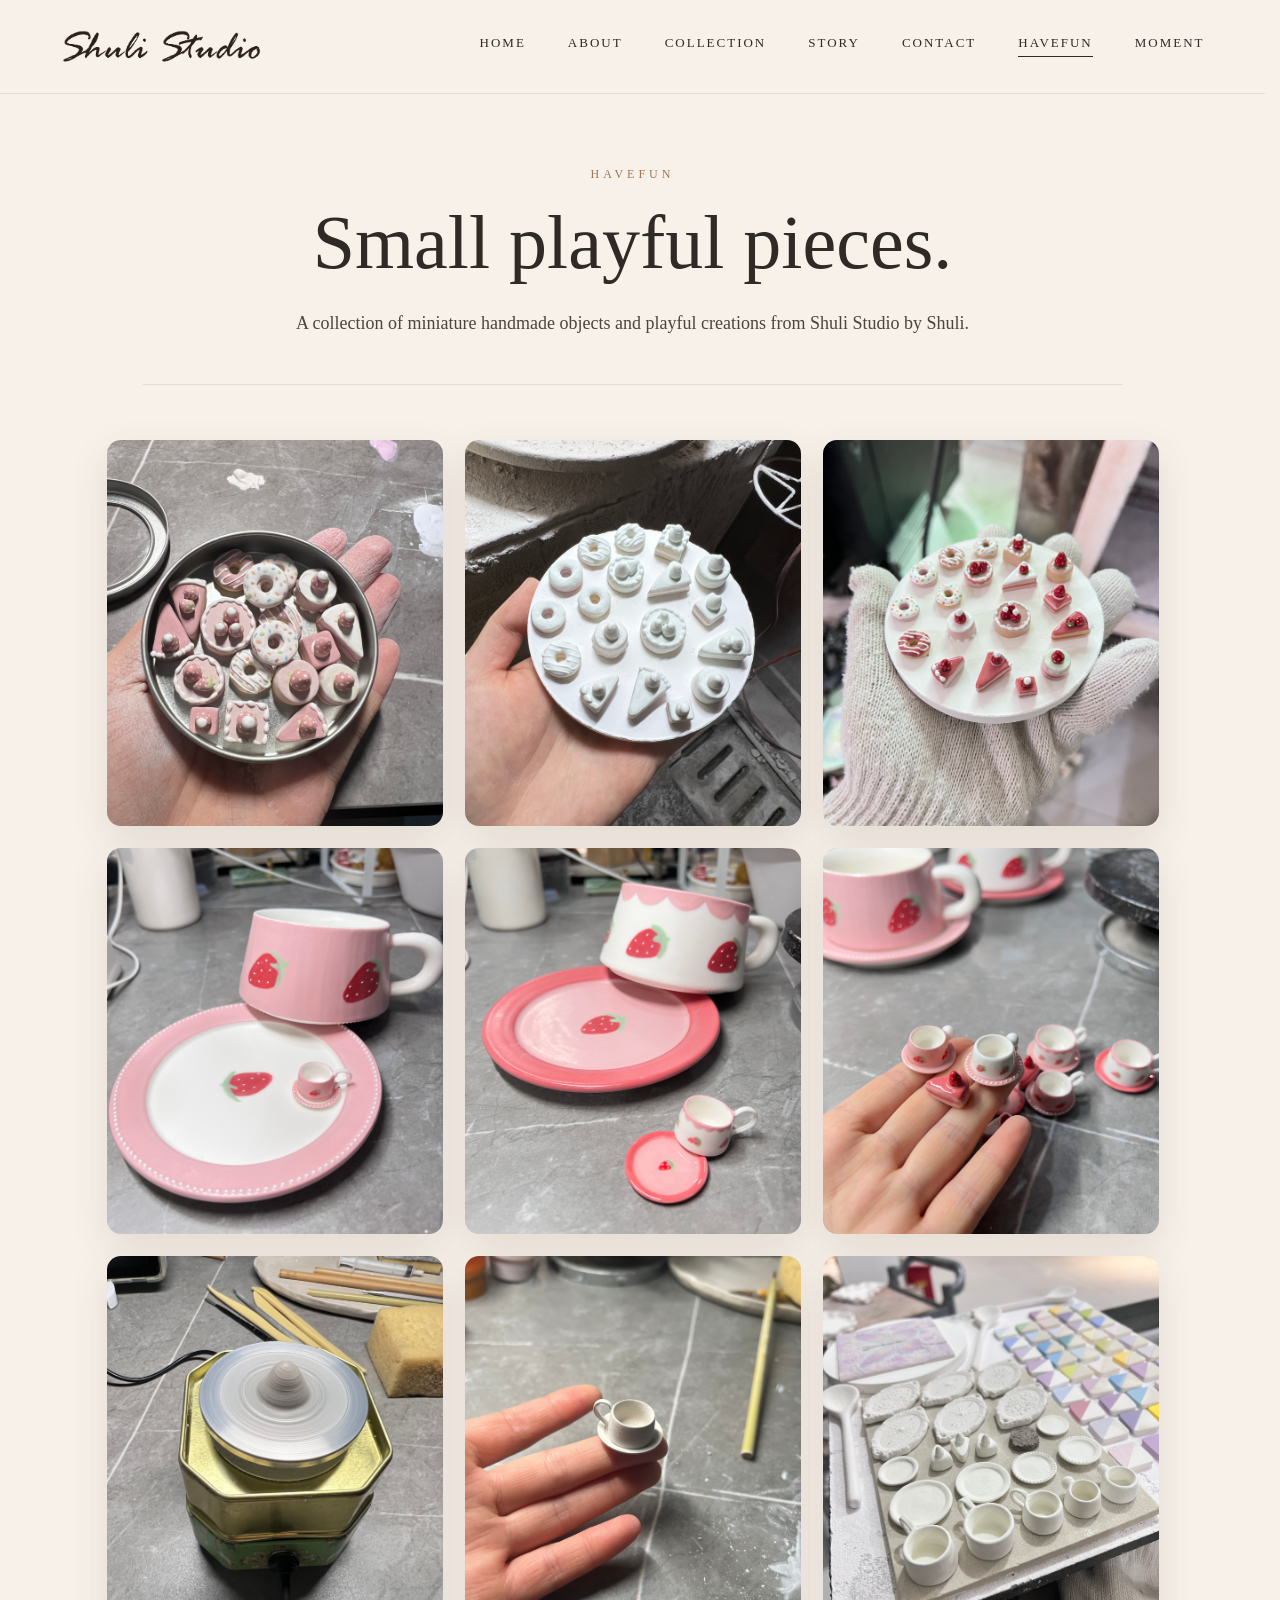
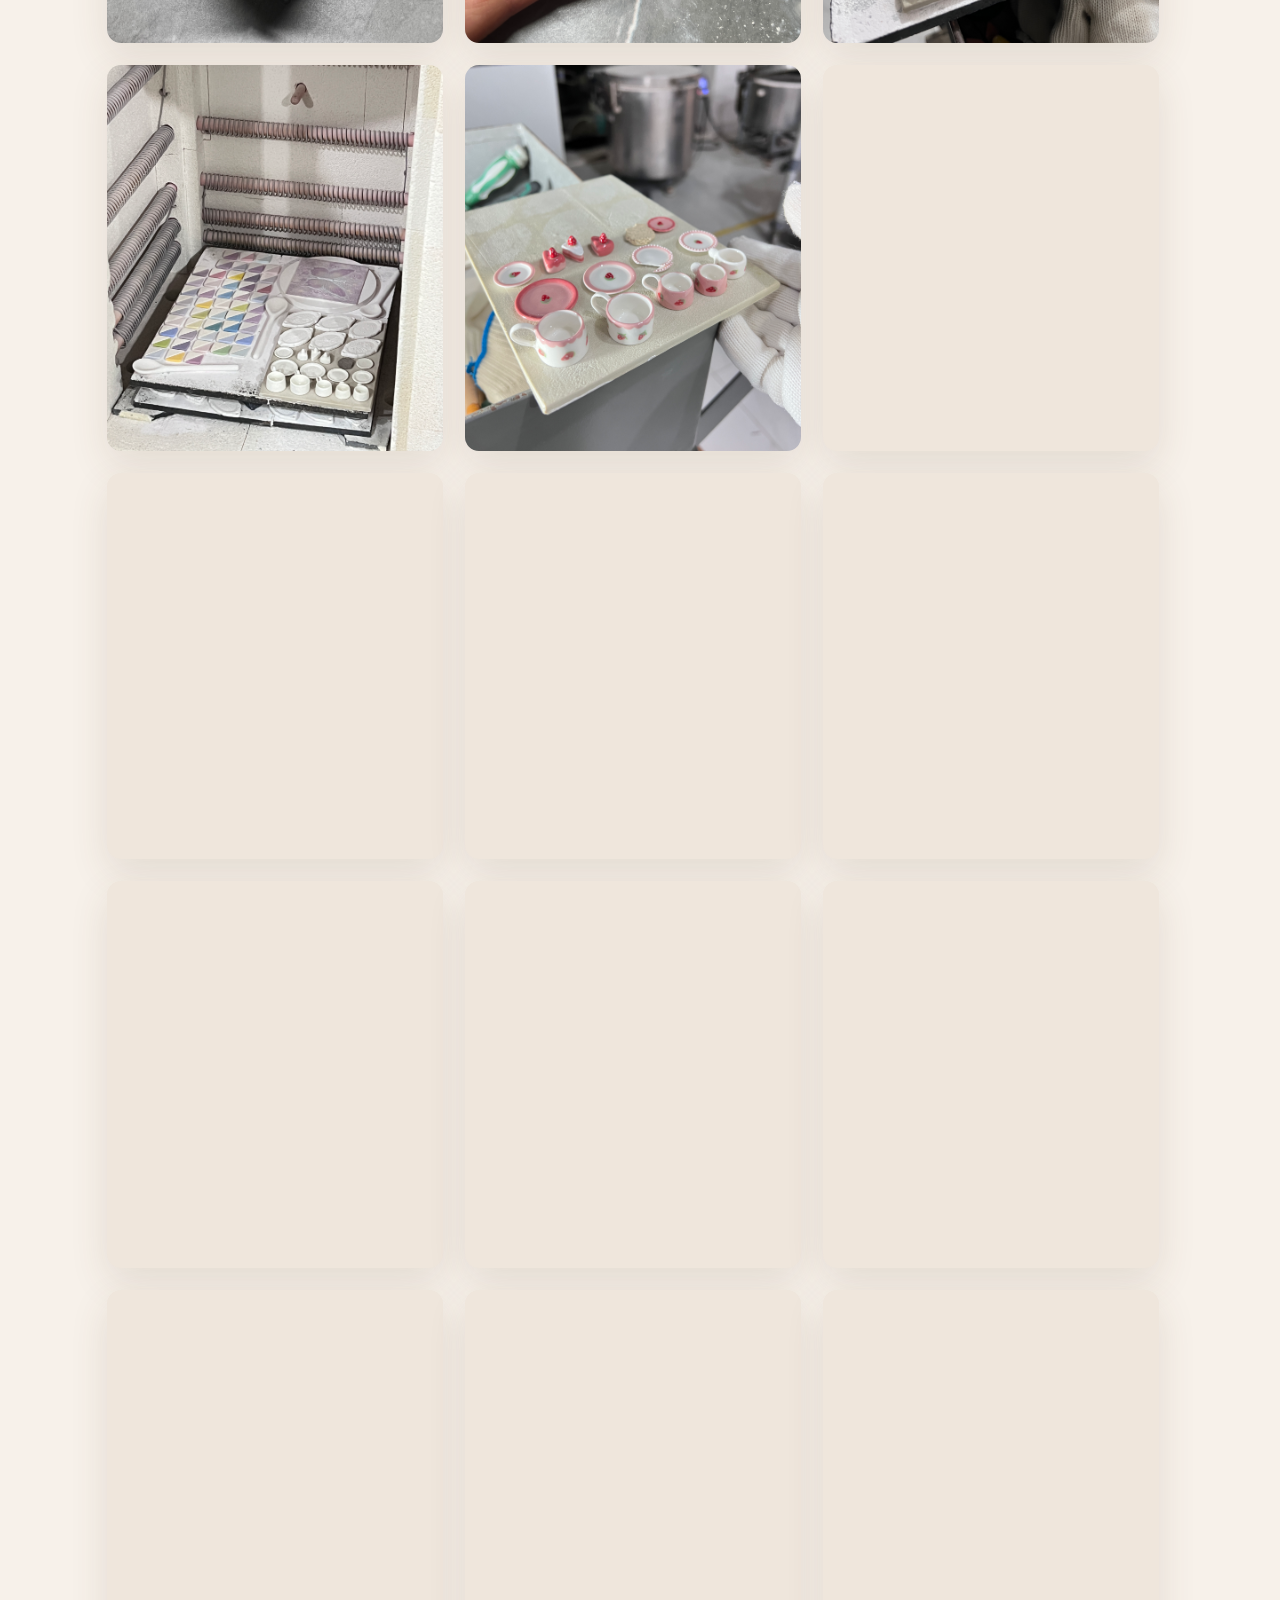
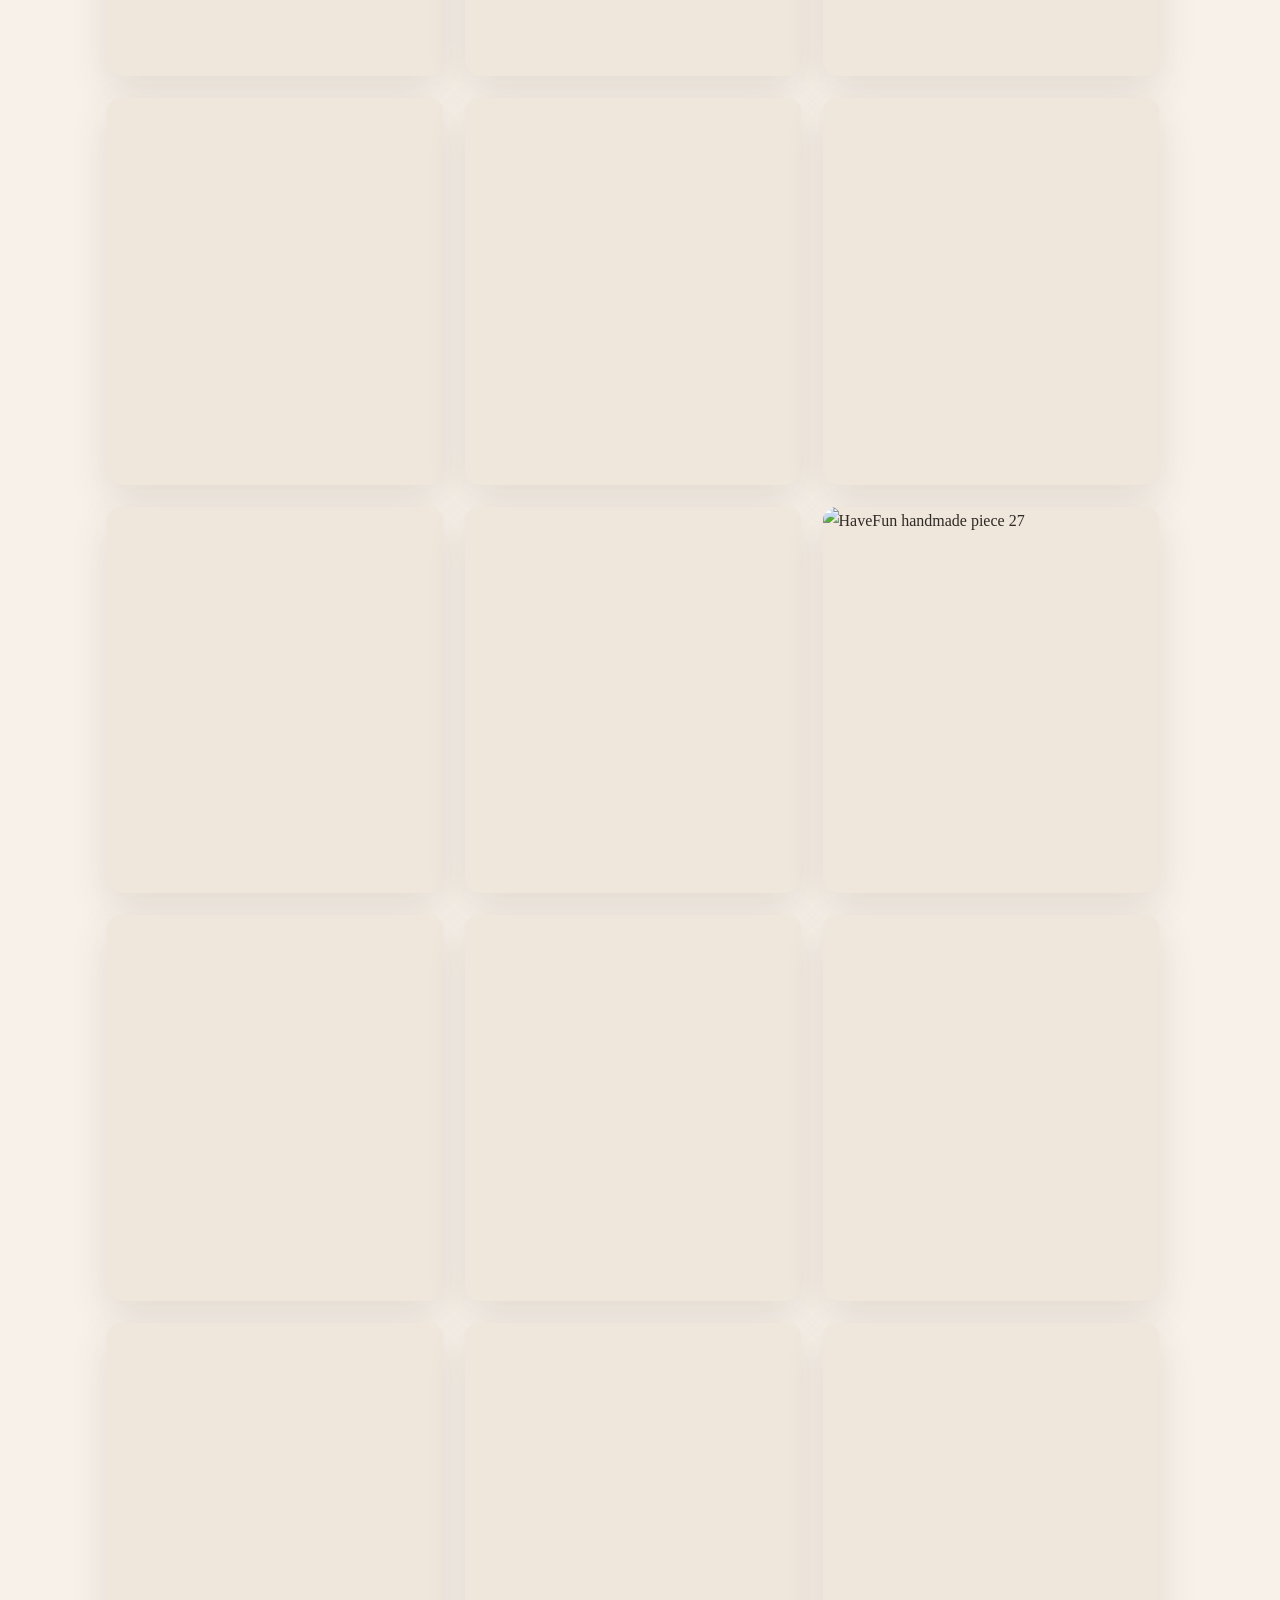
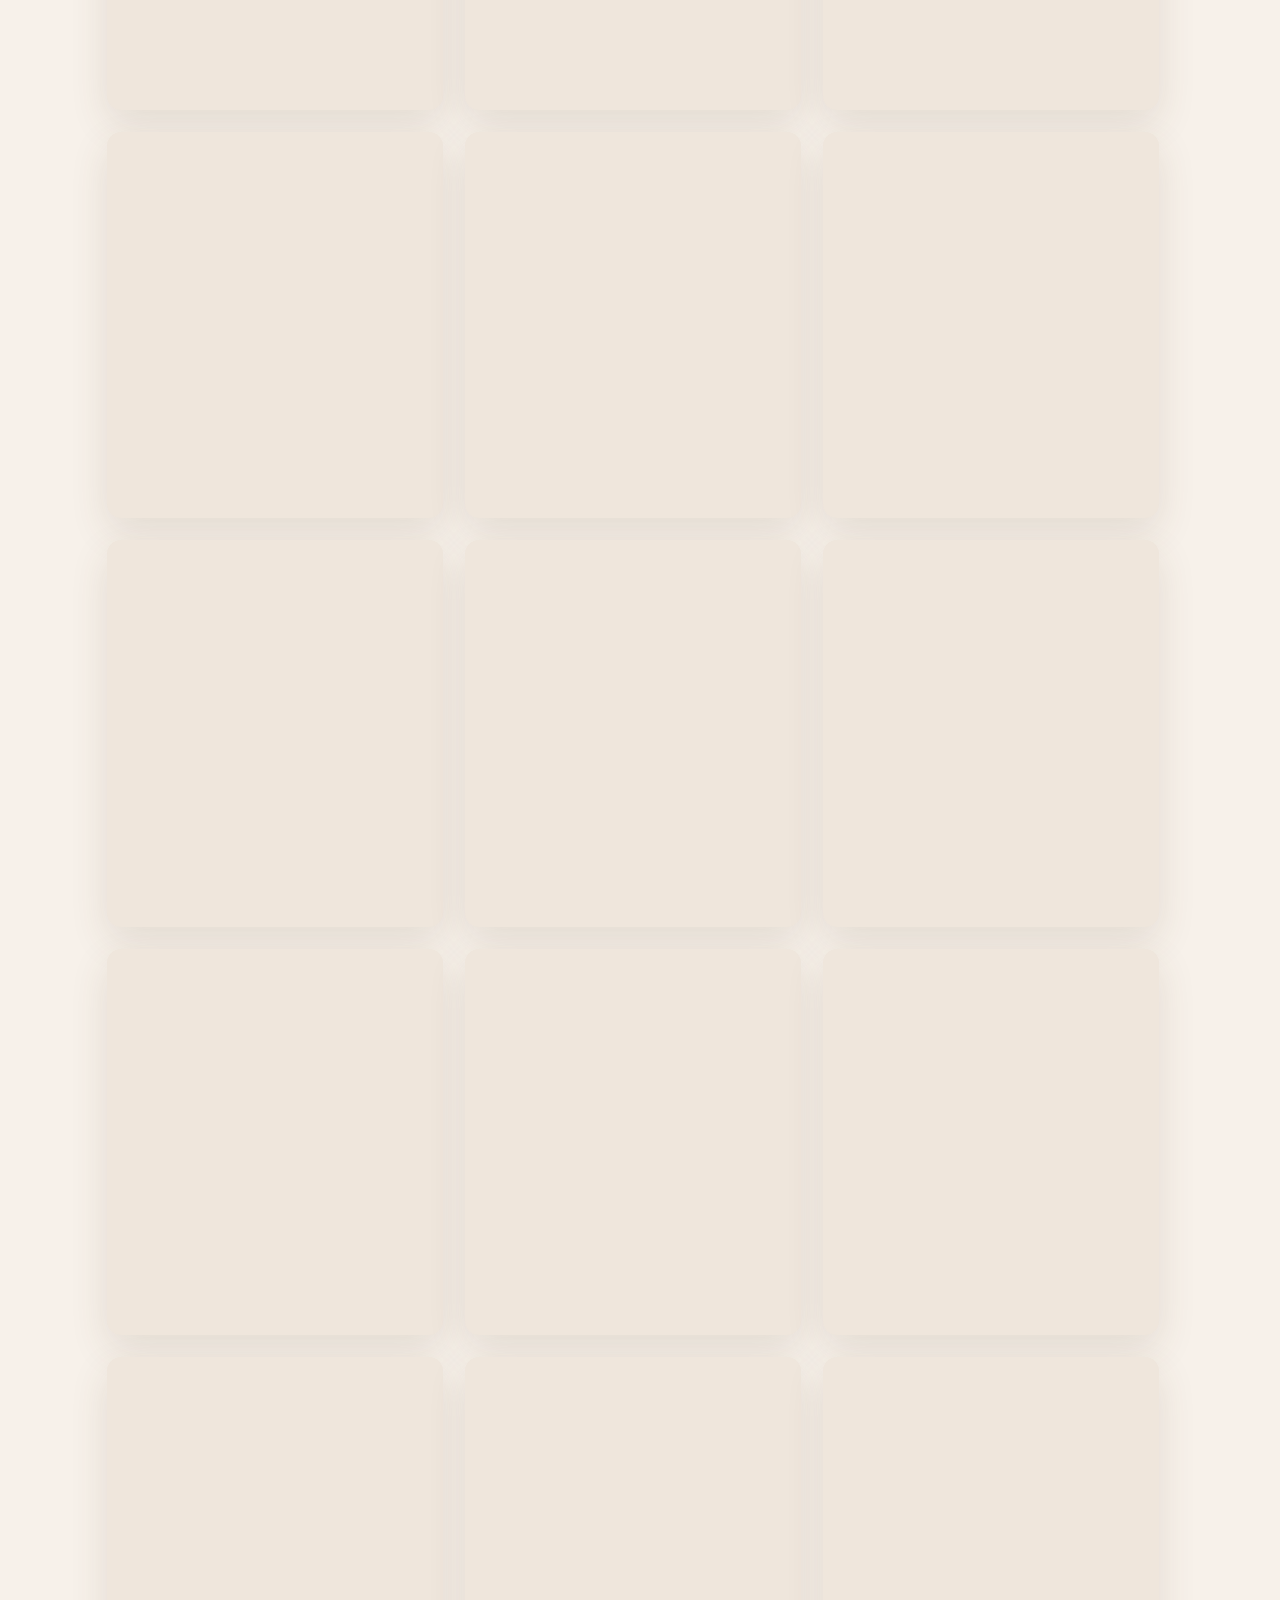
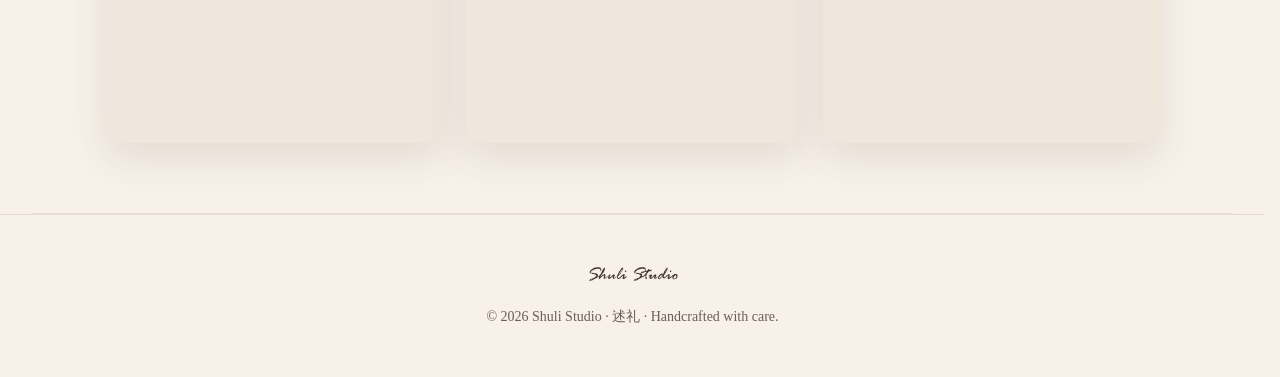
==== commit 4961d448: "Add files via upload" ====
--- a/havefun.html
+++ b/havefun.html
@@ -52,9 +52,30 @@
 
     <section class="section havefun-section">
       <div class="gallery-grid">
-<img src="image/havefun-1.JPG" alt="HaveFun handmade piece 1" decoding="async" />
-<img src="image/havefun-2.JPG" alt="HaveFun handmade piece 2" decoding="async" />
-<img src="image/havefun-3.JPG" alt="HaveFun handmade piece 3" decoding="async" />
+<img
+  src="image/havefun-1.JPG"
+  alt="HaveFun handmade piece 1"
+  loading="eager"
+  fetchpriority="high"
+  decoding="async"
+/>
+
+<img
+  src="image/havefun-2.JPG"
+  alt="HaveFun handmade piece 2"
+  loading="eager"
+  fetchpriority="high"
+  decoding="async"
+/>
+
+<img
+  src="image/havefun-3.JPG"
+  alt="HaveFun handmade piece 3"
+  loading="eager"
+  fetchpriority="high"
+  decoding="async"
+/>
+
 <img src="image/havefun-4.JPG" alt="HaveFun handmade piece 4" loading="lazy" decoding="async" />
 <img src="image/havefun-5.JPG" alt="HaveFun handmade piece 5" loading="lazy" decoding="async" />
 <img src="image/havefun-6.JPG" alt="HaveFun handmade piece 6" loading="lazy" decoding="async" />
@@ -362,5 +383,38 @@
     }
   });
 </script>
+
+<script>
+  document.addEventListener("DOMContentLoaded", function () {
+    const pageFade = document.querySelector(".page-fade");
+
+    const crossPageLinks = document.querySelectorAll(
+      '.nav-link[href^="index.html"], .nav-link[href="havefun.html"], .nav-link[href="moment.html"], .logo-link'
+    );
+
+    crossPageLinks.forEach(function (link) {
+      link.addEventListener("click", function (event) {
+        const destination = link.getAttribute("href");
+
+        if (
+          !destination ||
+          !pageFade ||
+          link.classList.contains("active")
+        ) {
+          return;
+        }
+
+        event.preventDefault();
+
+        pageFade.classList.remove("is-visible");
+        pageFade.classList.add("is-page-leaving");
+
+        setTimeout(function () {
+          window.location.href = destination;
+        }, 750);
+      });
+    });
+  });
+</script>
 </body>
 </html>
--- a/style.css
+++ b/style.css
@@ -747,7 +747,6 @@
 }
 
 .gallery-grid img {
-  margin-bottom: 8px;
   border-radius: 8px;
 }
 
@@ -915,7 +914,7 @@
 
 .contact-section {
   padding-top: 82px;
-  padding-bottom: 88px;
+  padding-bottom: 42px;
 }
 
 .wechat-qr {
@@ -931,12 +930,6 @@
 }
 
 @media (max-width: 900px) {
-  .moment-section .gallery-grid {
-    gap: 8px;
-  }
-}
-
-@media (max-width: 600px) {
   .moment-section .gallery-grid {
     gap: 8px;
   }
@@ -1129,7 +1122,7 @@
 /* 全站页面缓慢显现：电脑端和手机端都生效 */
 .page-fade {
   opacity: 0;
-  transition: opacity 1.8s ease;
+  transition: opacity 1.2s ease;
 }
 
 .page-fade.is-visible {
@@ -1139,13 +1132,20 @@
 /* 首页内部点击 Home / About / Collection / Story / Contact 时用 */
 .page-fade.is-switching {
   opacity: 0;
-  transition: opacity 1s ease;
+  transition: opacity 0.75s ease;
 }
 
 .page-fade.is-section-visible {
   opacity: 1;
-  transition: opacity 1.4s ease;
-}
+  transition: opacity 1.1s ease;
+}
+
+/* 从当前 HTML 页面进入另一个 HTML 页面时的淡出 */
+.page-fade.is-page-leaving {
+  opacity: 0;
+  transition: opacity 0.75s ease;
+}
+
 
 /* 手机端点击图片时，去掉系统点击高亮，不影响图片 hover 效果 */
 .gallery img,
@@ -1370,7 +1370,7 @@
 
 @media (max-width: 600px) {
 .enquiry-section {
-  padding: 70px 20px;
+  padding: 24px 20px 70px;
 }
 
 .enquiry-inner {
